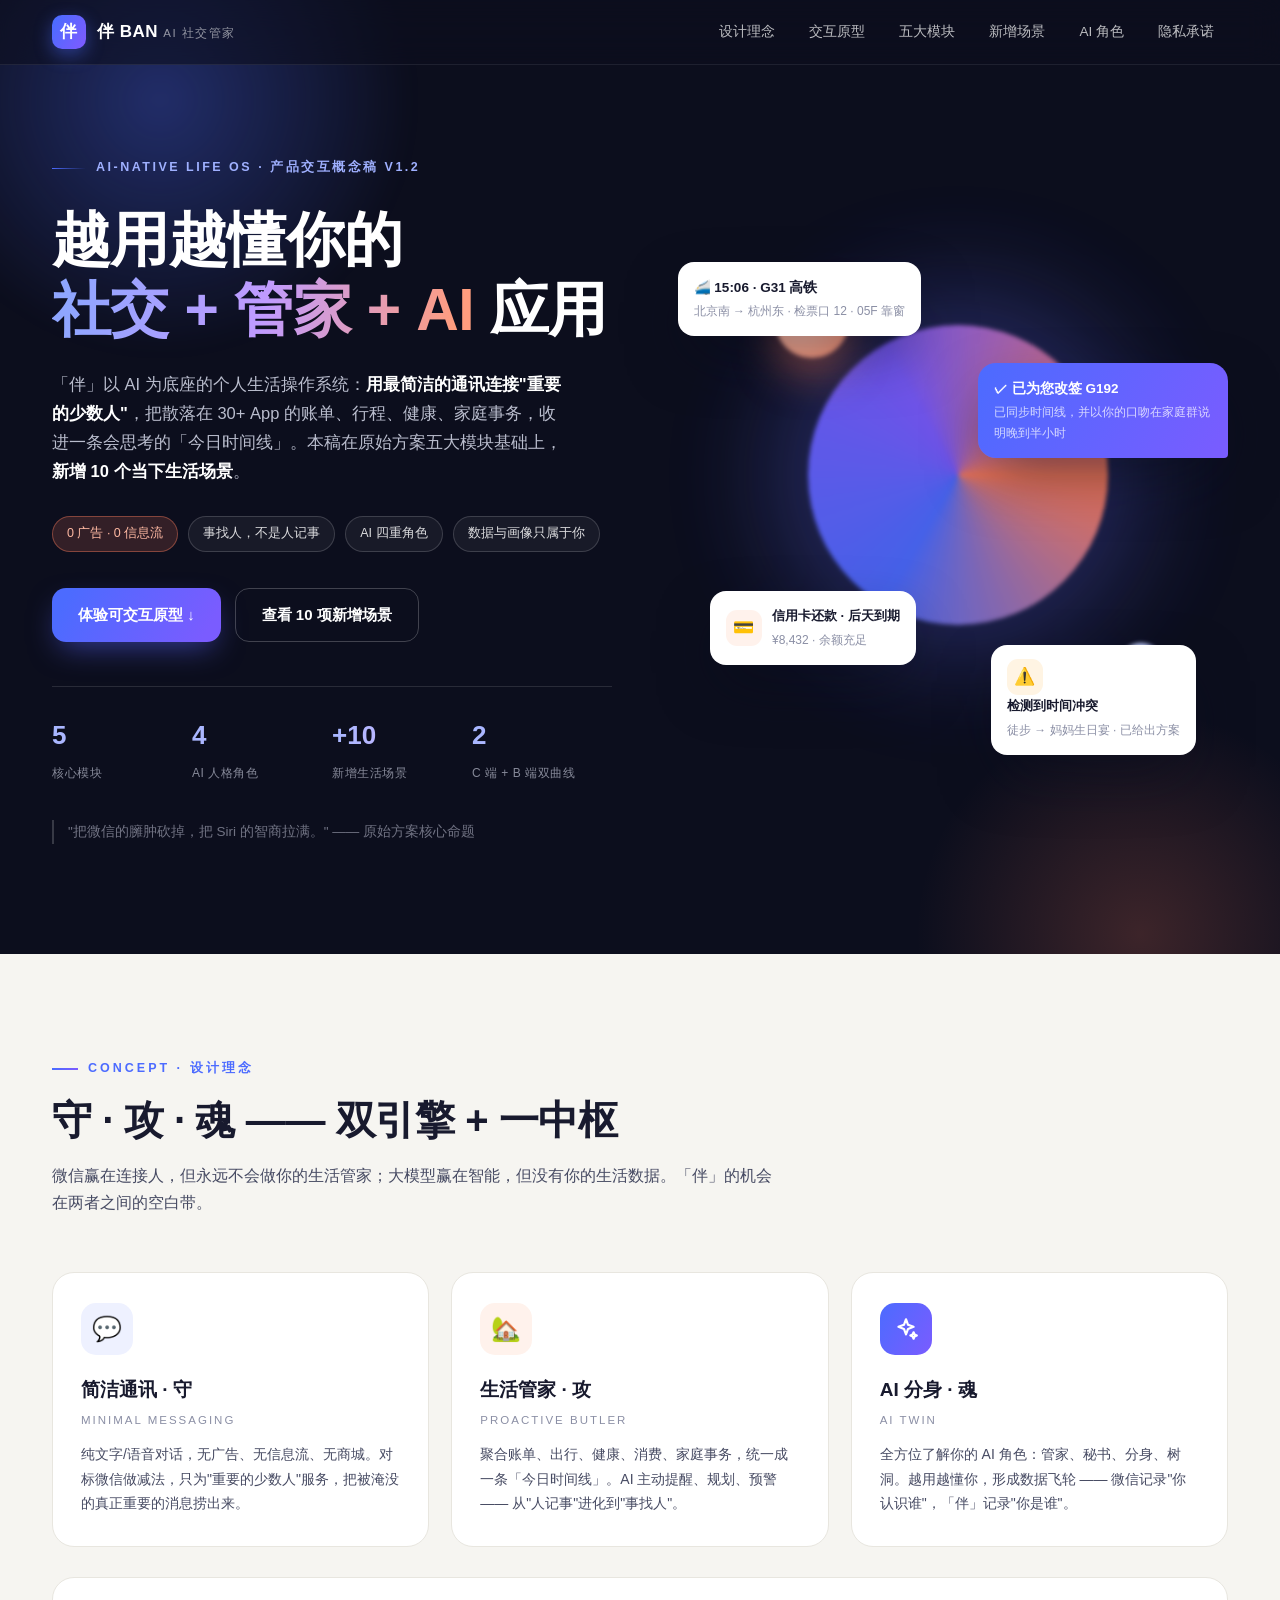
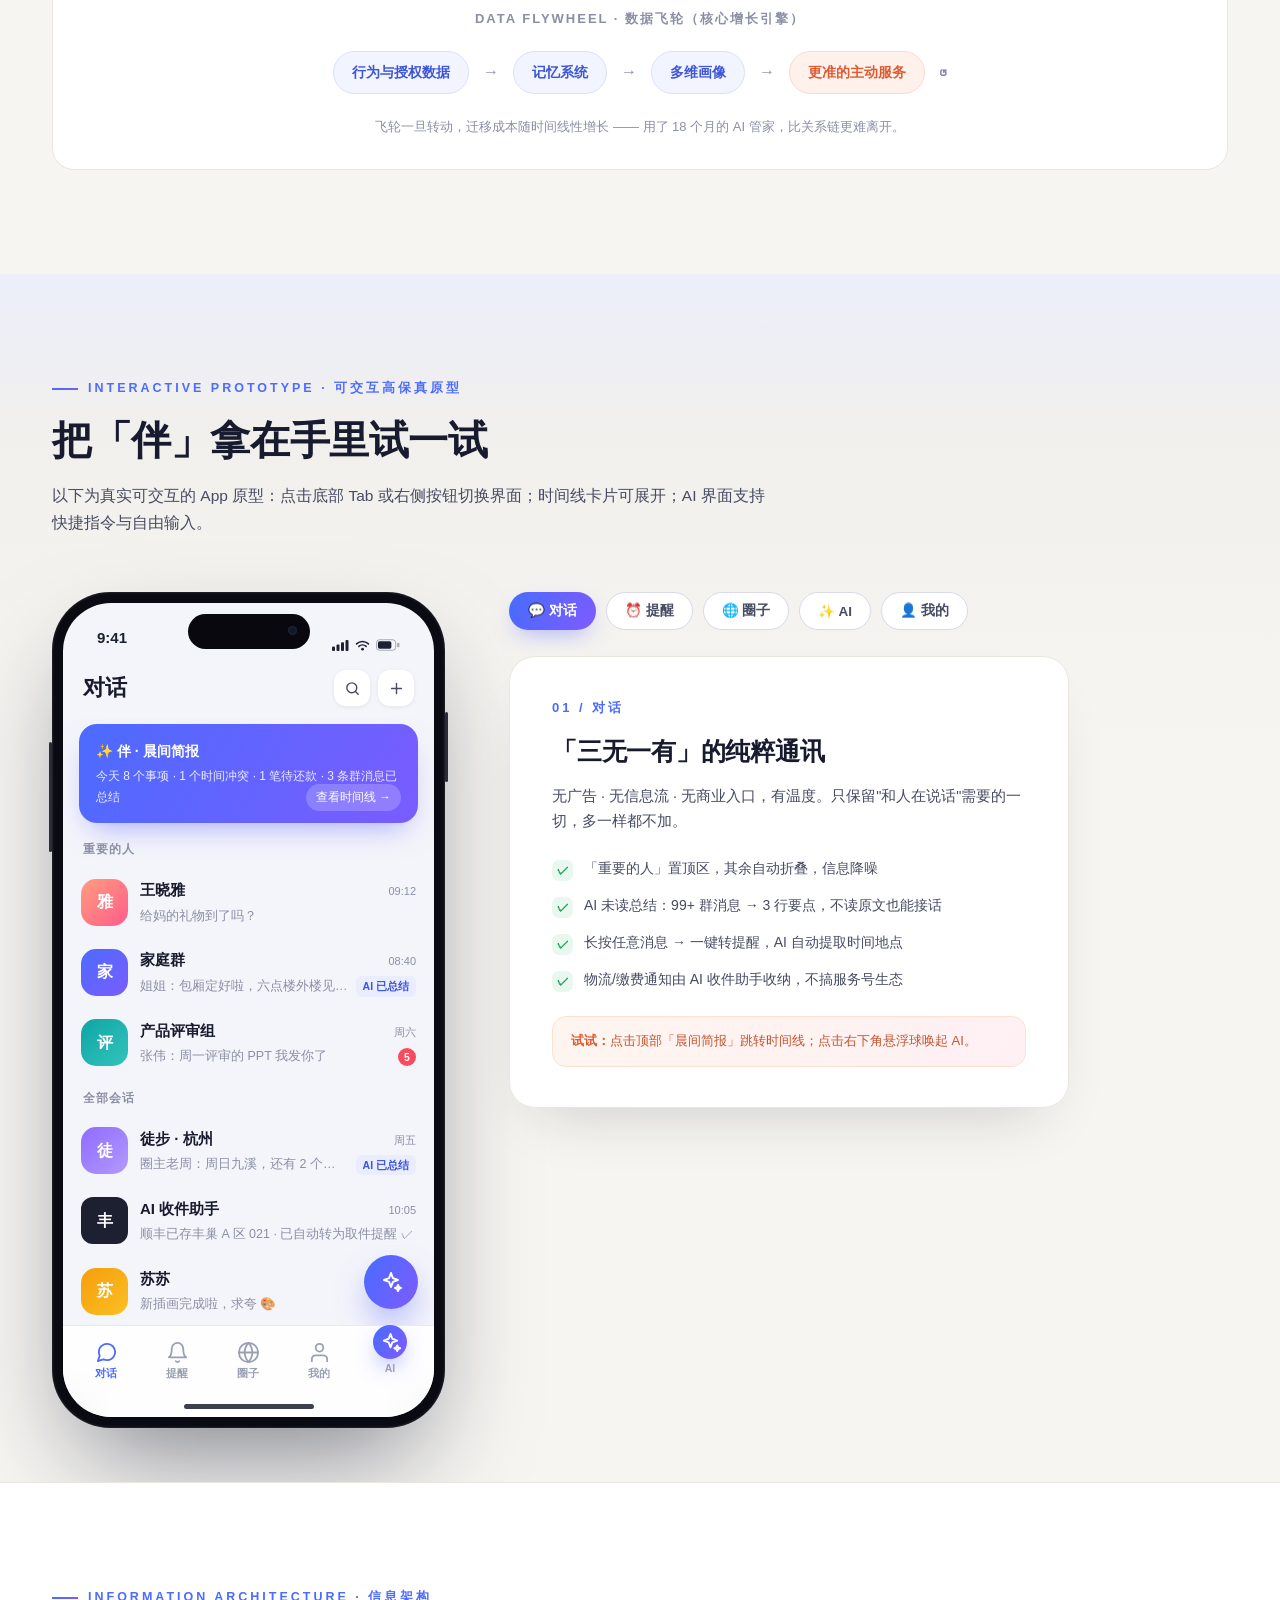
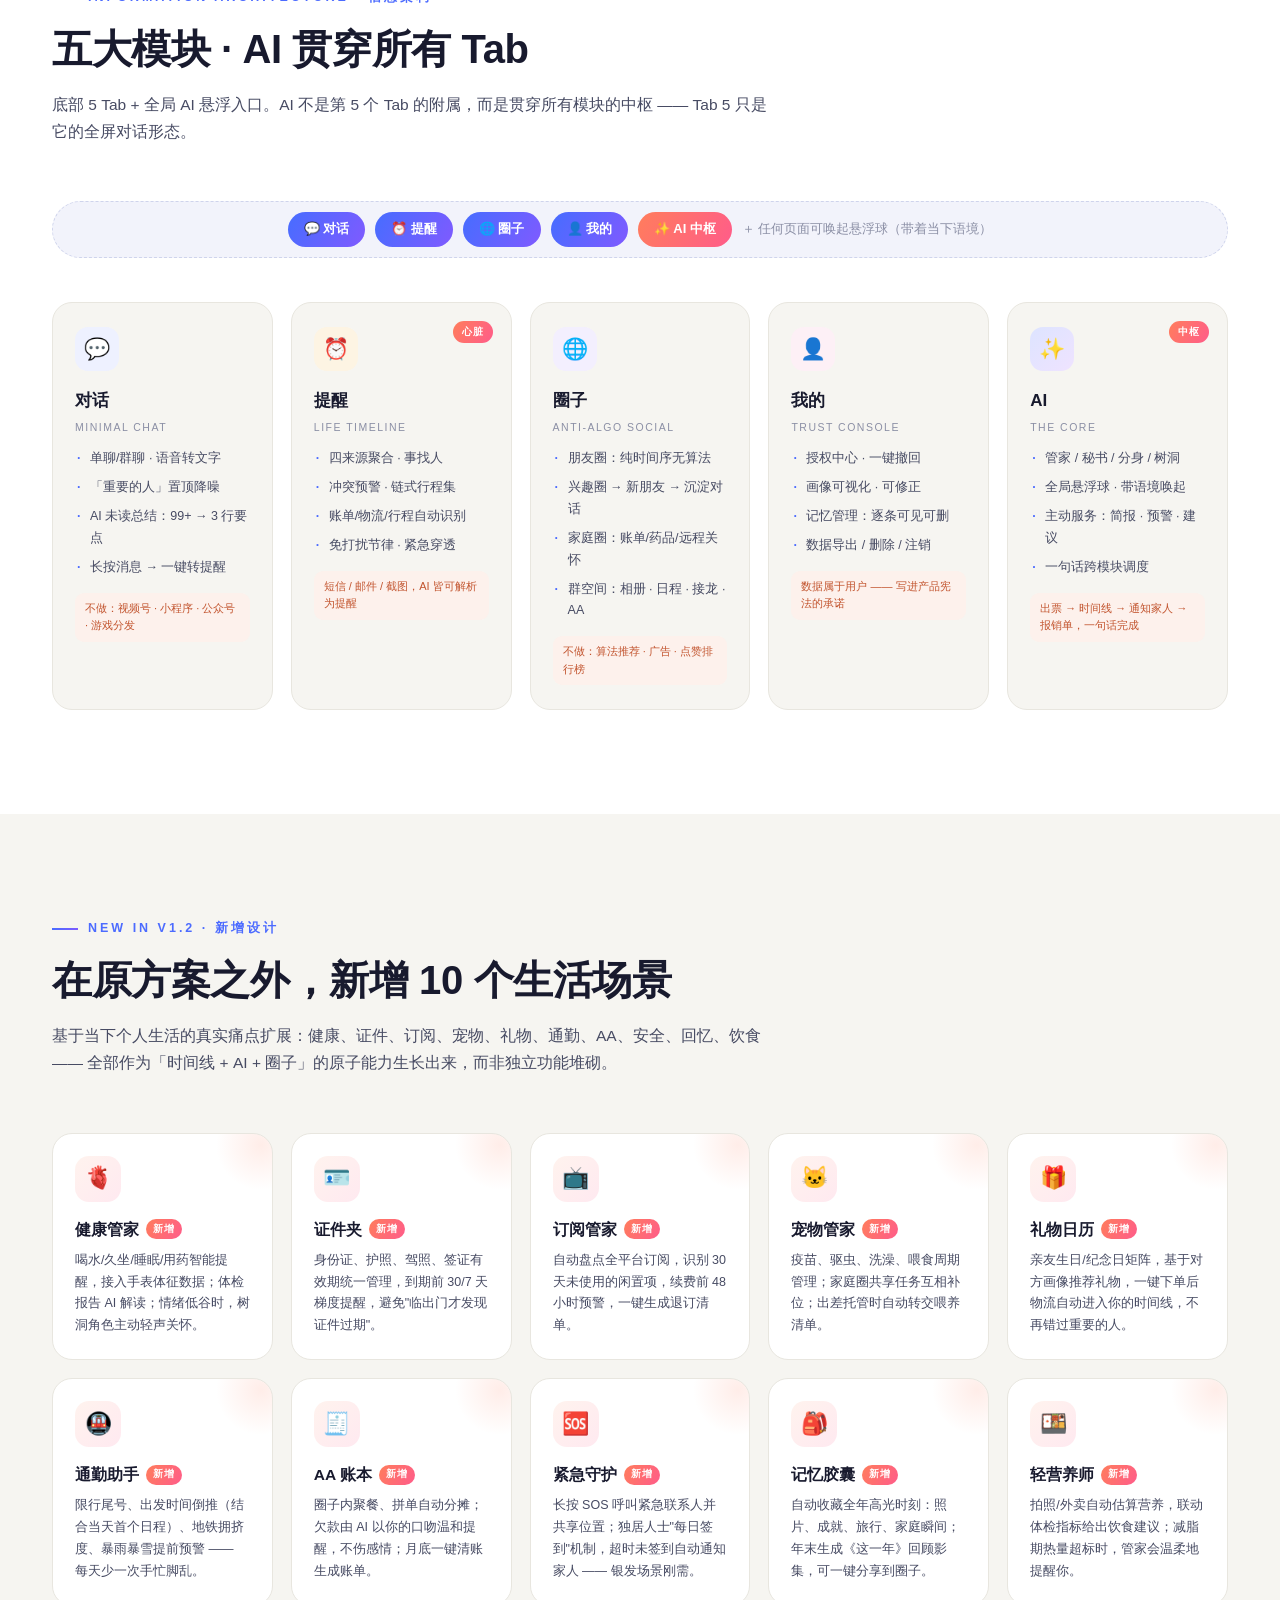
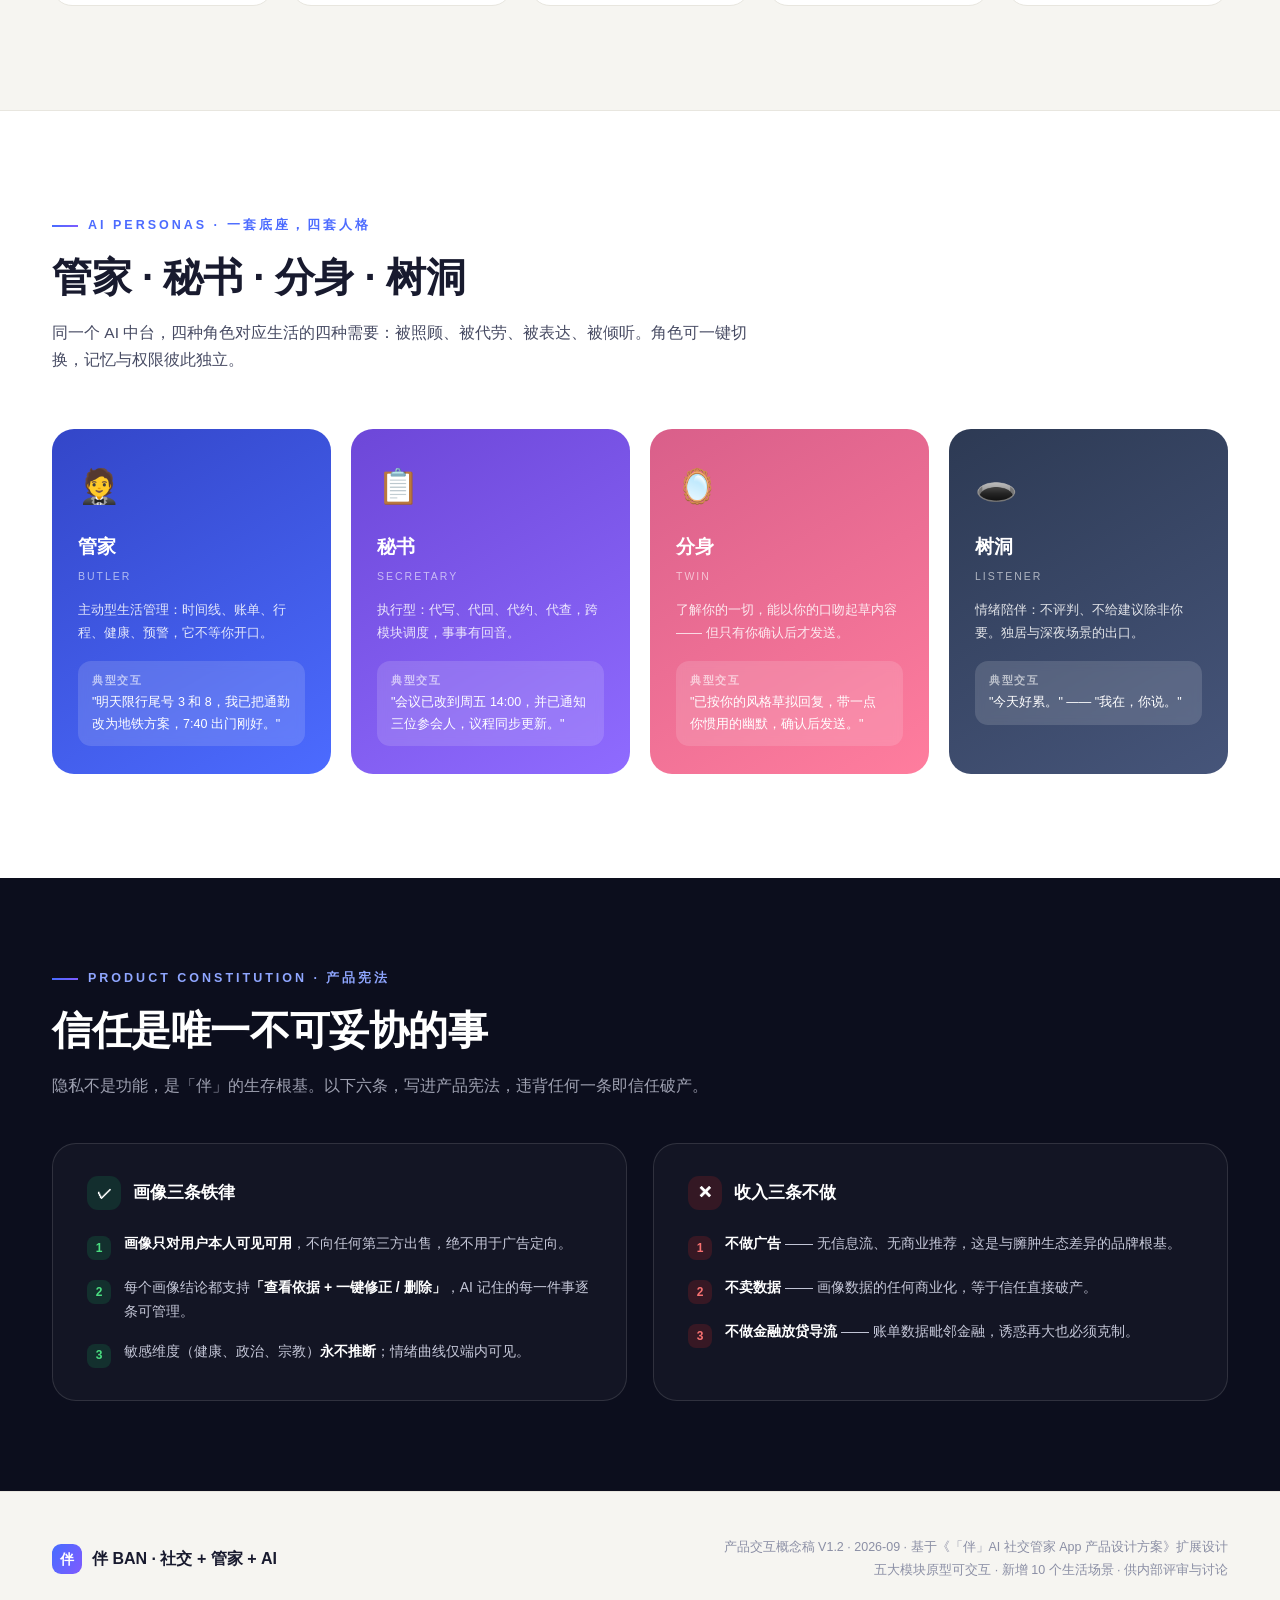
==== ban-app-design.html @ c7f2add4 "feat: 社交管家AI APP设计 Co-authored-by: traeagent <traeagent@users.noreply.github.com>" ====
<!DOCTYPE html>
<html lang="zh-CN">
<head>
<meta charset="UTF-8">
<meta name="viewport" content="width=device-width, initial-scale=1.0">
<title>「伴」BAN · AI 社交管家 — 产品交互概念稿 V1.2</title>
<link rel="icon" href="data:image/svg+xml,%3Csvg xmlns='http://www.w3.org/2000/svg' viewBox='0 0 64 64'%3E%3Crect width='64' height='64' rx='16' fill='%234c6bff'/%3E%3Ctext x='32' y='44' font-size='34' text-anchor='middle' fill='white' font-family='PingFang SC'%3E伴%3C/text%3E%3C/svg%3E">
<style>
/* ============ Tokens ============ */
:root{
  --ink:#181a2e; --ink2:#474b63; --ink3:#8b8fa5;
  --brand:#4c6bff; --brand-d:#3a55e8; --violet:#7a5cff; --accent:#ff7d5c;
  --bg:#f6f5f1; --card:#ffffff; --line:#e8e6df;
  --grad:linear-gradient(120deg,#4c6bff 10%,#7a5cff 90%);
  --grad-warm:linear-gradient(120deg,#ff7d5c,#ff5c8a);
  --shadow-lg:0 30px 70px -20px rgba(24,26,46,.35);
  --r-lg:22px;
  --fz:-apple-system,BlinkMacSystemFont,"PingFang SC","HarmonyOS Sans SC","MiSans","Source Han Sans SC","Microsoft YaHei",sans-serif;
}
*{margin:0;padding:0;box-sizing:border-box}
html{scroll-behavior:smooth}
body{font-family:var(--fz);background:var(--bg);color:var(--ink);line-height:1.75;-webkit-font-smoothing:antialiased}
::selection{background:#4c6bff33}
a{color:inherit;text-decoration:none}
img{display:block;max-width:100%}
button{font-family:inherit;cursor:pointer;border:none;background:none}

/* ============ Top nav ============ */
.topnav{position:fixed;inset:0 0 auto 0;z-index:100;background:rgba(13,15,30,.58);backdrop-filter:blur(16px);-webkit-backdrop-filter:blur(16px);border-bottom:1px solid rgba(255,255,255,.08)}
.topnav .wrap{max-width:1240px;margin:0 auto;padding:0 32px;height:64px;display:flex;align-items:center;gap:34px}
.logo{display:flex;align-items:center;gap:11px;color:#fff;font-weight:700;font-size:17px;letter-spacing:.5px}
.logo .mark{width:34px;height:34px;border-radius:10px;background:var(--grad);display:grid;place-items:center;font-size:17px;box-shadow:0 6px 18px rgba(76,107,255,.45)}
.logo small{font-weight:500;color:rgba(255,255,255,.55);font-size:11.5px;letter-spacing:1.5px}
.topnav .links{margin-left:auto;display:flex;gap:6px}
.topnav .links a{color:rgba(255,255,255,.72);font-size:13.5px;padding:7px 14px;border-radius:99px;transition:.25s}
.topnav .links a:hover{color:#fff;background:rgba(255,255,255,.1)}
@media(max-width:900px){.topnav .links{display:none}.topnav .wrap{padding:0 20px}}

/* ============ Hero ============ */
.hero{position:relative;background:#0c0e1d;color:#fff;overflow:hidden}
.hero::before{content:"";position:absolute;width:720px;height:720px;left:-200px;top:-260px;border-radius:50%;background:radial-gradient(closest-side,rgba(76,107,255,.34),transparent 70%);filter:blur(10px)}
.hero::after{content:"";position:absolute;width:640px;height:640px;right:-180px;bottom:-300px;border-radius:50%;background:radial-gradient(closest-side,rgba(255,125,92,.2),transparent 70%)}
.hero .wrap{position:relative;z-index:2;max-width:1240px;margin:0 auto;padding:150px 32px 110px;display:grid;grid-template-columns:1.05fr .95fr;gap:40px;align-items:center}
.eyebrow{display:inline-flex;align-items:center;gap:10px;font-size:12.5px;letter-spacing:2.5px;color:#9fb0ff;font-weight:600;margin-bottom:26px}
.eyebrow::before{content:"";width:34px;height:1.5px;background:linear-gradient(90deg,#4c6bff,transparent)}
.hero h1{font-size:clamp(40px,4.6vw,62px);line-height:1.18;font-weight:800;letter-spacing:-.01em;margin-bottom:26px}
.hero h1 .grad{background:linear-gradient(100deg,#8fa6ff 5%,#c09bff 50%,#ff9d7e 95%);-webkit-background-clip:text;background-clip:text;color:transparent}
.hero .desc{color:rgba(235,238,255,.78);font-size:16.5px;max-width:520px;margin-bottom:30px}
.hero .desc b{color:#fff;font-weight:600}
.chips{display:flex;flex-wrap:wrap;gap:10px;margin-bottom:36px}
.chip{font-size:12.5px;padding:6px 14px;border-radius:99px;border:1px solid rgba(255,255,255,.16);color:rgba(255,255,255,.85);background:rgba(255,255,255,.05)}
.chip.hot{background:rgba(255,125,92,.16);border-color:rgba(255,125,92,.4);color:#ffb9a3}
.cta-row{display:flex;gap:14px;flex-wrap:wrap;margin-bottom:44px}
.btn{display:inline-flex;align-items:center;gap:8px;padding:13px 26px;border-radius:14px;font-size:15px;font-weight:600;transition:.25s}
.btn.pri{background:var(--grad);color:#fff;box-shadow:0 12px 30px -8px rgba(90,100,255,.55)}
.btn.pri:hover{transform:translateY(-2px);box-shadow:0 18px 38px -8px rgba(90,100,255,.65)}
.btn.ghost{border:1px solid rgba(255,255,255,.22);color:#fff}
.btn.ghost:hover{background:rgba(255,255,255,.08)}
.stats{display:flex;gap:0;border-top:1px solid rgba(255,255,255,.12);padding-top:26px;max-width:560px}
.stats div{flex:1}
.stats b{display:block;font-size:26px;font-weight:800;background:linear-gradient(100deg,#a5b6ff,#e3b8ff);-webkit-background-clip:text;background-clip:text;color:transparent}
.stats span{font-size:12px;color:rgba(235,238,255,.55);letter-spacing:.5px}
.quote{margin-top:34px;font-size:13.5px;color:rgba(235,238,255,.45);border-left:2px solid rgba(255,255,255,.18);padding-left:14px}

/* hero art */
.hero-art{position:relative;height:560px}
.orb{position:absolute;border-radius:50%;filter:blur(2px)}
.orb.a{width:300px;height:300px;left:50%;top:46%;transform:translate(-50%,-50%);background:conic-gradient(from 210deg,#4c6bff,#7a5cff,#ff7d5c,#4c6bff);opacity:.9;box-shadow:0 0 120px 30px rgba(96,110,255,.35);animation:spin 26s linear infinite}
.orb.b{width:74px;height:74px;left:16%;top:12%;background:radial-gradient(circle at 32% 30%,#ffd9c9,#ff8a68);box-shadow:0 16px 40px rgba(255,125,92,.5)}
.orb.c{width:44px;height:44px;right:12%;bottom:16%;background:radial-gradient(circle at 32% 30%,#d9e2ff,#8fa6ff)}
@keyframes spin{to{transform:translate(-50%,-50%) rotate(360deg)}}
.mcard{position:absolute;background:#fff;color:var(--ink);border-radius:16px;box-shadow:0 24px 60px -12px rgba(10,12,30,.55);padding:14px 16px;font-size:13px;animation:floaty 7s ease-in-out infinite}
.mcard .t{font-weight:700;font-size:13.5px}
.mcard .s{color:var(--ink3);font-size:12px;margin-top:2px}
.m1{left:-2%;top:8%;animation-delay:.3s}
.m2{right:0;top:26%;animation-delay:1.4s;background:linear-gradient(120deg,#4c6bff,#7a5cff);color:#fff;border-radius:18px 18px 4px 18px;max-width:250px}
.m2 .s{color:rgba(255,255,255,.75)}
.m3{left:4%;bottom:20%;animation-delay:2.2s;display:flex;gap:10px;align-items:center}
.m4{right:6%;bottom:4%;animation-delay:3s}
.m3 .ico,.m4 .ico{width:36px;height:36px;border-radius:11px;display:grid;place-items:center;font-size:17px}
.m3 .ico{background:#fff2ec}
.m4 .ico{background:#fff4e3}
@keyframes floaty{0%,100%{transform:translateY(0)}50%{transform:translateY(-13px)}}
@media(max-width:1020px){.hero .wrap{grid-template-columns:1fr;padding-top:120px}.hero-art{display:none}}

/* ============ Sections common ============ */
section{position:relative}
.sec{max-width:1240px;margin:0 auto;padding:104px 32px}
.sec-head{max-width:720px;margin-bottom:56px}
.sec-head .kicker{font-size:12.5px;letter-spacing:3px;font-weight:700;color:var(--brand);margin-bottom:14px;display:flex;align-items:center;gap:10px}
.sec-head .kicker::before{content:"";width:26px;height:2px;background:var(--grad)}
.sec-head h2{font-size:clamp(28px,3.2vw,40px);font-weight:800;letter-spacing:-.01em;line-height:1.3;margin-bottom:16px}
.sec-head p{color:var(--ink2);font-size:15.5px}

/* rise on scroll */
.rise{opacity:0;transform:translateY(22px);transition:opacity .7s ease,transform .7s ease}
.rise.in{opacity:1;transform:none}

/* ============ Concept ============ */
#concept{background:var(--bg)}
.engines{display:grid;grid-template-columns:repeat(3,1fr);gap:22px;margin-bottom:30px}
.engine{background:var(--card);border:1px solid var(--line);border-radius:var(--r-lg);padding:30px 28px;position:relative;overflow:hidden;transition:.3s}
.engine:hover{transform:translateY(-5px);box-shadow:0 24px 50px -20px rgba(24,26,46,.18)}
.engine .glyph{width:52px;height:52px;border-radius:15px;display:grid;place-items:center;font-size:24px;margin-bottom:18px}
.engine:nth-child(1) .glyph{background:#eef1ff}
.engine:nth-child(2) .glyph{background:#fff2ec}
.engine:nth-child(3) .glyph{background:linear-gradient(120deg,#4c6bff,#7a5cff)}
.engine:nth-child(3) .glyph svg{color:#fff}
.engine h3{font-size:19px;margin-bottom:4px}
.engine .en{font-size:11.5px;letter-spacing:2px;color:var(--ink3);margin-bottom:12px}
.engine p{color:var(--ink2);font-size:14px}
.flywheel{background:var(--card);border:1px solid var(--line);border-radius:var(--r-lg);padding:30px 34px;display:flex;align-items:center;gap:14px;flex-wrap:wrap;justify-content:center}
.flywheel .fw-t{width:100%;text-align:center;font-size:13px;letter-spacing:2px;color:var(--ink3);margin-bottom:6px;font-weight:600}
.fnode{background:#f2f4ff;color:#3d55d6;border:1.5px solid #d9e0ff;padding:9px 18px;border-radius:99px;font-size:13.5px;font-weight:600}
.fnode.hot{background:#fff2ec;border-color:#ffd6c7;color:#e05a32}
.farrow{color:var(--ink3);font-weight:700}
.fnote{width:100%;text-align:center;color:var(--ink3);font-size:13px;margin-top:8px}
@media(max-width:920px){.engines{grid-template-columns:1fr}}

/* ============ Prototype section ============ */
#proto{background:linear-gradient(180deg,#eceefa 0%,#f1f0ec 14%,var(--bg) 40%)}
.proto-grid{display:grid;grid-template-columns:auto 1fr;gap:64px;align-items:start;justify-content:center}
.sw-row{display:flex;gap:10px;flex-wrap:wrap;margin-bottom:26px}
.swbtn{padding:9px 18px;border-radius:99px;border:1.5px solid #d8daea;background:#fff;color:var(--ink2);font-size:13.5px;font-weight:600;transition:.25s}
.swbtn:hover{border-color:var(--brand);color:var(--brand)}
.swbtn.on{background:var(--grad);border-color:transparent;color:#fff;box-shadow:0 10px 22px -8px rgba(90,100,255,.5)}
.note{background:var(--card);border:1px solid var(--line);border-radius:26px;padding:40px 42px;box-shadow:0 30px 60px -30px rgba(24,26,46,.2);position:sticky;top:96px;max-width:560px}
.note .no{font-size:13px;letter-spacing:3px;color:var(--brand);font-weight:800;margin-bottom:10px}
.note h3{font-size:25px;font-weight:800;letter-spacing:-.01em;margin-bottom:10px}
.note .tag{color:var(--ink2);font-size:14.5px;margin-bottom:22px}
.note ul{list-style:none;display:grid;gap:12px;margin-bottom:24px}
.note li{display:flex;gap:11px;font-size:14px;color:var(--ink2)}
.note li::before{content:"✓";flex-shrink:0;width:21px;height:21px;border-radius:7px;background:#e9f8ef;color:#18a058;font-size:12px;font-weight:800;display:grid;place-items:center;margin-top:4px}
.note .hint{background:linear-gradient(120deg,#fff5ef,#fff0f4);border:1px solid #ffe0d2;border-radius:14px;padding:13px 18px;font-size:13px;color:#c2542e}
.note .hint b{color:#e05a32}
.nswap{transition:opacity .3s,transform .3s}
.nswap.fade{opacity:0;transform:translateY(8px)}
@media(max-width:1120px){.proto-grid{grid-template-columns:1fr;justify-items:center}.note{position:static;max-width:430px;width:100%}}

/* ============ Phone ============ */
.phone{width:393px;height:836px;background:#0a0b12;border-radius:58px;padding:11px;box-shadow:0 50px 110px -30px rgba(20,22,50,.55),0 0 0 1.5px rgba(255,255,255,.12),inset 0 0 3px rgba(255,255,255,.22);position:relative;flex-shrink:0}
.phone::after{content:"";position:absolute;right:-3px;top:120px;width:3px;height:70px;background:#2a2c3a;border-radius:2px}
.phone::before{content:"";position:absolute;left:-3px;top:150px;width:3px;height:110px;background:#2a2c3a;border-radius:2px}
.pscreen{position:relative;width:100%;height:100%;border-radius:48px;overflow:hidden;background:#f4f5fa}
.island{position:absolute;top:11px;left:50%;transform:translateX(-50%);width:122px;height:35px;background:#08080e;border-radius:21px;z-index:90}
.island::after{content:"";position:absolute;right:13px;top:11.5px;width:9px;height:9px;border-radius:50%;background:#111827;box-shadow:inset 0 0 2px 1px #1e293b}
.sbar{position:absolute;top:0;left:0;right:0;height:56px;display:flex;justify-content:space-between;align-items:flex-end;padding:0 34px 8px;z-index:80;font-size:15px;font-weight:700;color:#1c2030;pointer-events:none}
.sbar .icons{display:flex;gap:6px;align-items:center}

/* screens */
.scr{position:absolute;inset:0;opacity:0;transform:translateX(18px);pointer-events:none;transition:opacity .32s ease,transform .32s ease;z-index:10}
.scr.active{opacity:1;transform:none;pointer-events:auto;z-index:20}
.scr-in{display:flex;flex-direction:column;height:100%}
.app-head{padding:66px 20px 10px;flex-shrink:0}
.app-head .ttl-row{display:flex;align-items:center;justify-content:space-between}
.app-head h4{font-size:22px;font-weight:800;letter-spacing:-.01em}
.app-head .hicons{display:flex;gap:8px}
.hbtn{width:36px;height:36px;border-radius:12px;background:#fff;display:grid;place-items:center;color:var(--ink2);box-shadow:0 1px 4px rgba(20,24,50,.08)}
.scroll{flex:1;overflow-y:auto;overscroll-behavior:contain;padding-bottom:112px}
.scroll::-webkit-scrollbar{display:none}

/* tab bar */
.tabbar{position:absolute;left:0;right:0;bottom:0;height:92px;background:rgba(255,255,255,.9);backdrop-filter:blur(18px);-webkit-backdrop-filter:blur(18px);border-top:.5px solid #e7e9f2;display:flex;padding:8px 8px 22px;z-index:70}
.tb{flex:1;display:flex;flex-direction:column;align-items:center;gap:3px;color:#9aa0b4;font-size:10.5px;font-weight:600;padding-top:7px;border-radius:14px;transition:.2s}
.tb svg{width:23px;height:23px}
.tb.on{color:var(--brand)}
.tb.ai-tab .aib{width:34px;height:34px;margin-top:-16px;border-radius:50%;background:var(--grad);display:grid;place-items:center;color:#fff;box-shadow:0 10px 22px -6px rgba(96,108,255,.65);transition:.25s}
.tb.ai-tab.on .aib{transform:scale(1.1) rotate(-8deg)}
.homebar{position:absolute;bottom:8px;left:50%;transform:translateX(-50%);width:130px;height:5px;border-radius:99px;background:#1c2030;opacity:.85;z-index:95}

/* toast */
#ptoast{position:absolute;left:50%;bottom:116px;transform:translate(-50%,14px);background:rgba(23,25,44,.92);color:#fff;font-size:12.5px;padding:10px 18px;border-radius:99px;opacity:0;pointer-events:none;transition:.3s;z-index:99;max-width:82%;text-align:center}
#ptoast.show{opacity:1;transform:translate(-50%,0)}

/* ============ Chat screen ============ */
.brief{margin:6px 16px 14px;border-radius:18px;padding:15px 17px;background:linear-gradient(120deg,#4c6bff,#7a5cff);color:#fff;box-shadow:0 14px 30px -12px rgba(90,100,255,.55);cursor:pointer;transition:.25s}
.brief:hover{transform:translateY(-2px)}
.brief .bt{display:flex;align-items:center;gap:8px;font-weight:700;font-size:14px;margin-bottom:3px}
.brief .bs{font-size:12px;opacity:.88}
.brief .go{float:right;font-size:12px;background:rgba(255,255,255,.2);padding:3px 10px;border-radius:99px;margin-top:-24px}
.pinned-label{padding:2px 20px 8px;font-size:11.5px;color:var(--ink3);font-weight:700;letter-spacing:1px}
.crow{display:flex;gap:12px;padding:10px 18px;align-items:center;transition:.2s;cursor:pointer}
.crow:hover{background:#eef0f8}
.crow .av{width:47px;height:47px;border-radius:15px;display:grid;place-items:center;color:#fff;font-size:16px;font-weight:700;flex-shrink:0}
.crow .mid{flex:1;min-width:0}
.crow .r1{display:flex;justify-content:space-between;align-items:baseline}
.crow .nm{font-weight:700;font-size:15px}
.crow .tm{font-size:11px;color:var(--ink3)}
.crow .r2{display:flex;justify-content:space-between;align-items:center;gap:8px;margin-top:2px}
.crow .pv{font-size:12.5px;color:var(--ink3);white-space:nowrap;overflow:hidden;text-overflow:ellipsis}
.crow .badge{min-width:18px;height:18px;padding:0 5px;border-radius:99px;background:#fa4b5e;color:#fff;font-size:10.5px;font-weight:700;display:grid;place-items:center;flex-shrink:0}
.ai-chip{font-size:10.5px;color:#3d55d6;background:#e9edff;border-radius:6px;padding:1px 7px;font-weight:600;flex-shrink:0}
.ai-chip.done{color:#0e9f6e;background:#e3f7ee}
.svc .av{border-radius:12px}
.fab{position:absolute;right:16px;bottom:108px;width:54px;height:54px;border-radius:50%;background:var(--grad);color:#fff;display:grid;place-items:center;box-shadow:0 16px 34px -8px rgba(96,108,255,.7);z-index:60;transition:.25s}
.fab:hover{transform:scale(1.07)}

/* ============ Timeline screen ============ */
.date-row{display:flex;align-items:center;gap:12px;padding:2px 20px 12px}
.date-row .dt{font-size:12.5px;color:var(--ink3);font-weight:600;border:1px solid #e3e5ef;background:#fff;border-radius:99px;padding:4px 12px}
.chips-x{display:flex;gap:8px;overflow-x:auto;padding:0 20px 14px;scrollbar-width:none}
.chips-x::-webkit-scrollbar{display:none}
.fchip{flex-shrink:0;padding:6px 14px;border-radius:99px;background:#fff;border:1px solid #e3e5ef;color:var(--ink2);font-size:12.5px;font-weight:600;transition:.2s}
.fchip.on{background:#1c2030;color:#fff;border-color:#1c2030}
.tl-list{position:relative;padding:2px 16px 10px}
.tl-list::before{content:"";position:absolute;left:calc(20px + 46px + 10px + 7px);top:14px;bottom:14px;width:2px;background:linear-gradient(#dfe2ee,#edeff6);border-radius:2px}
.tl-item{display:grid;grid-template-columns:46px 16px 1fr;gap:0 10px;padding:7px 4px;cursor:pointer}
.tl-time{font-size:12px;font-weight:800;color:var(--ink2);padding-top:13px;text-align:right}
.tl-rail{position:relative}
.tl-dot{position:absolute;left:50%;top:16px;transform:translateX(-50%);width:12px;height:12px;border-radius:50%;background:var(--c,#4c6bff);border:2.5px solid #fff;box-shadow:0 0 0 1.5px var(--c,#4c6bff)}
.tl-card{background:#fff;border:1px solid #edeff6;border-radius:15px;padding:11px 13px;box-shadow:0 1px 3px rgba(20,24,50,.05);transition:.2s}
.tl-card:hover{border-color:#d9defa}
.tl-item.open .tl-card{border-color:#c9d3ff;box-shadow:0 8px 22px -10px rgba(70,90,255,.25)}
.tl-h{display:flex;gap:10px;align-items:flex-start}
.tl-ico{width:34px;height:34px;border-radius:11px;display:grid;place-items:center;font-size:17px;background:var(--ic,#eef1ff);flex-shrink:0}
.tl-t{font-size:14px;font-weight:700;line-height:1.35}
.tl-s{font-size:11.5px;color:var(--ink3);margin-top:1px;line-height:1.5}
.tl-badge{margin-left:auto;flex-shrink:0;font-size:10px;font-weight:700;padding:2px 8px;border-radius:99px;background:#f0f2f8;color:var(--ink3)}
.tl-chev{margin-left:auto;flex-shrink:0;color:#b6bac9;transition:.3s;align-self:center}
.tl-item.open .tl-chev{transform:rotate(180deg)}
.tl-more{max-height:0;overflow:hidden;transition:max-height .38s ease}
.tl-item.open .tl-more{max-height:240px}
.tl-detail{margin-top:10px;padding:10px 12px;background:#f7f8fd;border-radius:11px;font-size:12px;color:var(--ink2);line-height:1.8}
.tl-detail b{color:var(--ink)}
.tl-acts{display:flex;gap:8px;margin-top:10px;flex-wrap:wrap}
.tl-act{font-size:12px;font-weight:700;padding:7px 14px;border-radius:99px;background:#eef1ff;color:#3d55d6;transition:.2s}
.tl-act.plain{background:#f2f3f9;color:var(--ink2)}
.tl-act:active{transform:scale(.95)}
.tl-item.done .tl-time{color:#c3c7d4}
.tl-item.done .tl-t{color:var(--ink3);text-decoration:line-through;text-decoration-color:#c9cddc}
.tl-item.done .tl-ico{filter:grayscale(1);opacity:.55}
.done-pill{margin-left:auto;font-size:10px;font-weight:700;color:#0e9f6e;background:#e3f7ee;padding:2px 8px;border-radius:99px}
.tl-item.warnx .tl-card{background:#fff8f5;border-color:#ffddd0}
.tl-item.warnx .tl-ico{background:#ffe9df;animation:pulse 2s infinite}
@keyframes pulse{0%,100%{box-shadow:0 0 0 0 rgba(255,125,92,.35)}50%{box-shadow:0 0 0 7px rgba(255,125,92,0)}}
.tl-foot{text-align:center;padding:6px 0 2px}
.tl-add{font-size:13px;font-weight:700;color:var(--brand);background:#eef1ff;border-radius:99px;padding:9px 22px}

/* ============ Circles screen ============ */
.seg{display:flex;background:#eaecf4;border-radius:13px;padding:3px;margin:2px 16px 14px}
.seg button{flex:1;border-radius:10px;padding:7px 0;font-size:13px;color:var(--ink3);font-weight:600;transition:.2s}
.seg button.on{background:#fff;color:var(--ink);box-shadow:0 2px 6px rgba(20,24,50,.1)}
.cview{display:none}
.cview.on{display:block;animation:cvIn .3s ease}
@keyframes cvIn{from{opacity:0;transform:translateY(8px)}to{opacity:1;transform:none}}
.note-pill{margin:0 16px 12px;font-size:11px;color:#7d82a0;background:#eef0f8;border-radius:99px;padding:5px 13px;display:inline-flex;gap:6px;align-items:center}
.acard{background:#fff;border-radius:17px;border:1px solid #edeff6;margin:0 16px 13px;padding:15px;box-shadow:0 1px 3px rgba(20,24,50,.05)}
.post-h{display:flex;gap:10px;align-items:center;margin-bottom:10px}
.post-h .av{width:40px;height:40px;border-radius:13px}
.post-h .nm{font-size:14px;font-weight:700}
.post-h .tm{font-size:11px;color:var(--ink3)}
.post-txt{font-size:13.5px;color:#2a2e42;line-height:1.7;margin-bottom:10px}
.post-img{border-radius:13px;overflow:hidden;aspect-ratio:4/2.6;background:linear-gradient(120deg,#dfe6ff,#f2e5ff)}
.post-img img{width:100%;height:100%;object-fit:cover}
.post-acts{display:flex;gap:20px;margin-top:10px;font-size:12px;color:var(--ink3)}
.post-acts span{cursor:pointer}
.post-acts span:hover{color:var(--brand)}
.circ-card{border-radius:17px;overflow:hidden;border:1px solid #edeff6;margin:0 16px 13px;background:#fff;box-shadow:0 1px 3px rgba(20,24,50,.05)}
.circ-cover{height:110px;background:linear-gradient(120deg,#cfe0ff,#e6dcff);position:relative}
.circ-cover img{width:100%;height:100%;object-fit:cover}
.circ-cover .cnt{position:absolute;left:12px;bottom:10px;background:rgba(12,14,30,.55);backdrop-filter:blur(6px);color:#fff;font-size:11px;border-radius:99px;padding:3px 10px}
.circ-bd{padding:13px 15px}
.circ-bd .nm{font-weight:800;font-size:15px}
.circ-bd .info{font-size:12px;color:var(--ink3);margin:3px 0 10px;line-height:1.6}
.reco-row{display:flex;gap:11px;overflow-x:auto;padding:2px 16px 8px;scrollbar-width:none}
.reco-row::-webkit-scrollbar{display:none}
.reco{flex-shrink:0;width:128px;background:#fff;border:1px solid #edeff6;border-radius:15px;overflow:hidden}
.reco .tile{height:64px;display:grid;place-items:center;font-size:26px}
.reco .bn{font-size:12.5px;font-weight:700;padding:8px 10px 2px}
.reco .bm{font-size:10.5px;color:var(--ink3);padding:0 10px 9px}
.reco .join{margin:0 10px 10px;font-size:11.5px;font-weight:700;color:var(--brand);background:#eef1ff;border-radius:99px;padding:5px 0;text-align:center}
.reco .join:hover{background:#dde4ff}
.fam-row{display:flex;gap:11px;align-items:center;padding:9px 0;border-bottom:1px dashed #eceef5}
.fam-row:last-child{border-bottom:none}
.fam-row .fi{width:36px;height:36px;border-radius:11px;display:grid;place-items:center;font-size:16px;background:#f4f6fc;flex-shrink:0}
.fam-row .ft{font-size:13px;font-weight:600}
.fam-row .fs{font-size:11px;color:var(--ink3)}
.fam-row .st{margin-left:auto;font-size:11px;font-weight:700}
.st.ok{color:#0e9f6e}.st.wait{color:#d97706}.st.go{color:var(--brand);cursor:pointer}

/* ============ Me screen ============ */
.me-banner{margin:4px 16px 14px;border-radius:20px;padding:20px;background:linear-gradient(125deg,#232642,#3a3f6e 55%,#4c5ba8);color:#fff;position:relative;overflow:hidden}
.me-banner::after{content:"伴";position:absolute;right:6px;top:-26px;font-size:110px;font-weight:800;opacity:.07;font-family:serif}
.me-banner .row{display:flex;align-items:center;gap:14px}
.me-banner .av{width:56px;height:56px;border-radius:18px;background:linear-gradient(135deg,#ff9d7e,#ff5c8a);display:grid;place-items:center;font-size:21px;font-weight:800}
.me-banner .nm{font-size:18px;font-weight:800}
.me-banner .pro{display:inline-flex;align-items:center;gap:5px;font-size:10.5px;font-weight:700;background:linear-gradient(100deg,#ffd88a,#ffb26b);color:#5a3708;border-radius:99px;padding:2.5px 10px;margin-top:4px}
.me-banner .nums{display:flex;gap:0;margin-top:16px;border-top:1px solid rgba(255,255,255,.14);padding-top:13px}
.me-banner .nums div{flex:1;font-size:11px;color:rgba(255,255,255,.6)}
.me-banner .nums b{display:block;color:#fff;font-size:15px}
.me-sub{padding:0 20px 8px;font-size:11.5px;color:var(--ink3);font-weight:700;letter-spacing:1px}
.pt-card{background:#fff;border-radius:17px;border:1px solid #edeff6;margin:0 16px 13px;padding:15px;box-shadow:0 1px 3px rgba(20,24,50,.05)}
.pt-tags{display:flex;flex-wrap:wrap;gap:7px;margin:10px 0 12px}
.pt-tag{font-size:11.5px;padding:4px 11px;border-radius:99px;background:#f0f2fa;color:var(--ink2);font-weight:600}
.pt-tag.hi{background:#fff2ec;color:#e05a32}
.pt-mood{display:flex;align-items:center;gap:12px}
.pt-mood svg{flex-shrink:0}
.pt-mood .cap{font-size:11.5px;color:var(--ink3);line-height:1.6}
.pt-mood .cap b{color:var(--ink);font-size:13px}
.pt-more{display:flex;justify-content:space-between;align-items:center;margin-top:12px;border-top:1px dashed #eceef5;padding-top:11px;font-size:12.5px;color:var(--ink2)}
.pt-more .lk{color:var(--brand);font-weight:700;cursor:pointer}
.auth-row{display:flex;align-items:center;gap:10px;padding:8px 0}
.auth-row .ai-ico{width:30px;height:30px;border-radius:10px;display:grid;place-items:center;font-size:14px;background:#f4f6fc}
.auth-row .an{font-size:13px;font-weight:600;flex:1}
.auth-row .ok{font-size:11px;color:#0e9f6e;background:#e3f7ee;border-radius:99px;padding:2px 9px;font-weight:700}
.sub-row{display:flex;align-items:center;gap:11px;padding:10px 0;border-bottom:1px dashed #eceef5}
.sub-row:last-child{border-bottom:none}
.sub-row .si{width:36px;height:36px;border-radius:12px;display:grid;place-items:center;font-size:16px;background:#fff4e3;flex-shrink:0}
.sub-row .st1{font-size:13px;font-weight:700}
.sub-row .st2{font-size:11px;color:#d97706}
.sub-row .act{margin-left:auto;font-size:11.5px;font-weight:700;color:#dc2626;background:#fdeaea;border-radius:99px;padding:5px 12px;cursor:pointer}
.mlist{background:#fff;border-radius:17px;border:1px solid #edeff6;margin:0 16px 13px;overflow:hidden}
.mrow{display:flex;align-items:center;gap:12px;padding:13px 16px;border-bottom:1px solid #f2f3f8;cursor:pointer;transition:.15s}
.mrow:last-child{border-bottom:none}
.mrow:hover{background:#f8f9fd}
.mrow .mi{width:32px;height:32px;border-radius:10px;display:grid;place-items:center;font-size:15px;background:#f4f6fc}
.mrow .mt{font-size:14px;font-weight:600;flex:1}
.mrow .mv{font-size:12px;color:var(--ink3)}
.mrow .ar{color:#c3c7d4}
.ver{text-align:center;font-size:10.5px;color:#b6bac9;padding:6px 0 0;line-height:1.8}

/* ============ AI screen ============ */
.ai-top{padding:66px 20px 12px;flex-shrink:0}
.ai-top .id{display:flex;align-items:center;gap:12px;margin-bottom:12px}
.ai-top .face{width:46px;height:46px;border-radius:16px;background:var(--grad);display:grid;place-items:center;color:#fff;box-shadow:0 10px 22px -8px rgba(96,108,255,.7)}
.ai-top .nm{font-size:18px;font-weight:800}
.ai-top .sub{font-size:11px;color:var(--ink3)}
.roles{display:flex;gap:7px;overflow-x:auto;padding-bottom:4px;scrollbar-width:none}
.roles::-webkit-scrollbar{display:none}
.role{flex-shrink:0;font-size:12.5px;font-weight:700;padding:7px 15px;border-radius:99px;background:#fff;border:1.5px solid #e3e5ef;color:var(--ink2);transition:.2s}
.role.on{background:var(--grad);color:#fff;border-color:transparent;box-shadow:0 8px 18px -6px rgba(96,108,255,.55)}
.ai-msgs{flex:1;overflow-y:auto;padding:6px 16px 8px;scrollbar-width:none}
.ai-msgs::-webkit-scrollbar{display:none}
.msg{display:flex;margin-bottom:13px;animation:msgIn .35s ease}
@keyframes msgIn{from{opacity:0;transform:translateY(10px)}to{opacity:1;transform:none}}
.msg .bub{max-width:82%;padding:11px 14px;border-radius:18px;font-size:13.5px;line-height:1.75;white-space:pre-line}
.msg.ai .bub{background:#fff;border:1px solid #edeff6;border-bottom-left-radius:6px;box-shadow:0 1px 3px rgba(20,24,50,.05);color:#2a2e42}
.msg.me{justify-content:flex-end}
.msg.me .bub{background:linear-gradient(120deg,#4c6bff,#6579ff);color:#fff;border-bottom-right-radius:6px;box-shadow:0 8px 18px -8px rgba(76,107,255,.5)}
.msg .bub .act-row{display:flex;gap:8px;margin-top:10px;flex-wrap:wrap}
.bub-btn{font-size:12px;font-weight:700;color:#3d55d6;background:#eef1ff;border-radius:99px;padding:6px 14px}
.syspill{text-align:center;font-size:11px;color:#8d92aa;margin:10px 0}
.syspill span{background:#eef0f8;padding:4px 13px;border-radius:99px}
.typing{display:inline-flex;gap:4px;padding:4px 2px}
.typing i{width:6px;height:6px;border-radius:50%;background:#a9b0c9;animation:tp 1s infinite}
.typing i:nth-child(2){animation-delay:.18s}.typing i:nth-child(3){animation-delay:.36s}
@keyframes tp{0%,100%{transform:translateY(0);opacity:.5}50%{transform:translateY(-4px);opacity:1}}
.ai-input{flex-shrink:0;padding:10px 16px 108px;display:flex;gap:9px;align-items:center;background:linear-gradient(180deg,rgba(244,245,250,0),#f4f5fa 30%)}
.mic{width:42px;height:42px;border-radius:50%;background:#fff;border:1px solid #e3e5ef;display:grid;place-items:center;color:var(--brand);flex-shrink:0;box-shadow:0 2px 6px rgba(20,24,50,.06)}
.ai-input input{flex:1;height:42px;border-radius:99px;border:1.5px solid #e3e5ef;background:#fff;padding:0 17px;font-size:13.5px;font-family:inherit;outline:none;color:var(--ink);transition:.2s}
.ai-input input:focus{border-color:#b9c6ff}
.send{width:42px;height:42px;border-radius:50%;background:var(--grad);color:#fff;display:grid;place-items:center;flex-shrink:0;box-shadow:0 8px 18px -6px rgba(96,108,255,.6);transition:.2s}
.send:active{transform:scale(.9)}
.qchips{display:flex;gap:8px;overflow-x:auto;padding:0 16px 10px;scrollbar-width:none}
.qchips::-webkit-scrollbar{display:none}
.qchip{flex-shrink:0;font-size:12px;font-weight:600;color:#3d55d6;background:#e9edff;border:1px solid #dbe3ff;border-radius:99px;padding:7px 14px;transition:.2s}
.qchip:hover{background:#dde4ff}

/* ============ Modules ============ */
#modules{background:#fff;border-top:1px solid var(--line)}
.ia-strip{display:flex;align-items:center;justify-content:center;gap:10px;flex-wrap:wrap;background:#f2f3fb;border:1px dashed #cfd4ec;border-radius:99px;padding:10px 22px;margin-bottom:44px;font-size:13px;font-weight:700;color:var(--ink2)}
.ia-strip .t{background:var(--grad);color:#fff;border-radius:99px;padding:6px 16px}
.ia-strip .plus{color:var(--ink3);font-weight:500;font-size:12.5px}
.mods{display:grid;grid-template-columns:repeat(5,1fr);gap:18px}
.mod{background:var(--bg);border:1px solid var(--line);border-radius:20px;padding:24px 22px;transition:.3s;position:relative;overflow:hidden}
.mod:hover{transform:translateY(-6px);background:#fff;box-shadow:0 26px 50px -22px rgba(24,26,46,.25);border-color:#dcdfee}
.mod .top{width:44px;height:44px;border-radius:13px;display:grid;place-items:center;font-size:21px;margin-bottom:15px}
.mod h3{font-size:17px;margin-bottom:2px}
.mod .en{font-size:10.5px;letter-spacing:1.5px;color:var(--ink3);margin-bottom:12px}
.mod ul{list-style:none;display:grid;gap:7px;margin-bottom:14px}
.mod li{font-size:12.5px;color:var(--ink2);padding-left:15px;position:relative}
.mod li::before{content:"·";position:absolute;left:2px;font-weight:900;color:var(--brand)}
.mod .nope{font-size:11px;color:#c2542e;background:#fdf1ec;border-radius:9px;padding:7px 10px;line-height:1.6}
.mod .hl{position:absolute;top:18px;right:18px;font-size:10px;font-weight:800;letter-spacing:1px;color:#fff;background:var(--grad-warm);border-radius:99px;padding:2px 9px}
@media(max-width:1150px){.mods{grid-template-columns:repeat(3,1fr)}}
@media(max-width:760px){.mods{grid-template-columns:1fr 1fr}}
@media(max-width:520px){.mods{grid-template-columns:1fr}}

/* ============ Extra features ============ */
#extra{background:var(--bg)}
.extras{display:grid;grid-template-columns:repeat(5,1fr);gap:18px}
.ex{background:#fff;border:1px solid var(--line);border-radius:20px;padding:22px;position:relative;transition:.3s;overflow:hidden}
.ex:hover{transform:translateY(-6px);box-shadow:0 26px 50px -22px rgba(24,26,46,.22);border-color:#f0cdbd}
.ex::after{content:"";position:absolute;right:-34px;top:-34px;width:90px;height:90px;border-radius:50%;background:radial-gradient(closest-side,rgba(255,125,92,.14),transparent)}
.ex .gi{width:46px;height:46px;border-radius:14px;display:grid;place-items:center;font-size:22px;background:linear-gradient(135deg,#fff3ee,#ffe9f0);margin-bottom:14px}
.ex h3{font-size:15.5px;margin-bottom:7px;display:flex;align-items:center;gap:7px}
.ex h3 .new{font-size:9.5px;font-weight:800;letter-spacing:1px;color:#fff;background:var(--grad-warm);border-radius:99px;padding:1.5px 7px}
.ex p{font-size:12.5px;color:var(--ink2);line-height:1.75}
@media(max-width:1150px){.extras{grid-template-columns:repeat(3,1fr)}}
@media(max-width:760px){.extras{grid-template-columns:1fr 1fr}}
@media(max-width:520px){.extras{grid-template-columns:1fr}}

/* ============ Roles ============ */
#roles{background:#fff;border-top:1px solid var(--line)}
.roles4{display:grid;grid-template-columns:repeat(4,1fr);gap:20px}
.r4{border-radius:22px;padding:28px 26px;position:relative;overflow:hidden;transition:.3s;color:#fff}
.r4:hover{transform:translateY(-6px)}
.r4 .rg{font-size:34px;margin-bottom:14px;display:block}
.r4 h3{font-size:19px;margin-bottom:3px}
.r4 .en{font-size:10.5px;letter-spacing:2px;opacity:.6;margin-bottom:14px}
.r4 p{font-size:13px;opacity:.85;margin-bottom:16px}
.r4 .say{background:rgba(255,255,255,.14);border-radius:13px;padding:11px 14px;font-size:12.5px;line-height:1.7;backdrop-filter:blur(4px)}
.r4 .say b{display:block;font-size:10.5px;letter-spacing:1.5px;opacity:.6;margin-bottom:3px;font-weight:700}
.r4:nth-child(1){background:linear-gradient(150deg,#3346c8,#4c6bff)}
.r4:nth-child(2){background:linear-gradient(150deg,#6d47d8,#8f6bff)}
.r4:nth-child(3){background:linear-gradient(150deg,#d95f8a,#ff7d9e)}
.r4:nth-child(4){background:linear-gradient(150deg,#2d3a54,#46557a)}
@media(max-width:1000px){.roles4{grid-template-columns:1fr 1fr}}
@media(max-width:560px){.roles4{grid-template-columns:1fr}}

/* ============ Promise ============ */
#promise{background:#0c0e1d;color:#fff}
#promise .sec{padding:90px 32px}
.promise-grid{display:grid;grid-template-columns:1fr 1fr;gap:26px}
.pcol{border:1px solid rgba(255,255,255,.12);border-radius:24px;padding:32px 34px;background:rgba(255,255,255,.03)}
.pcol .pt-h{display:flex;align-items:center;gap:12px;font-size:17px;font-weight:800;margin-bottom:22px}
.pcol .pt-h .n{width:34px;height:34px;border-radius:11px;display:grid;place-items:center;font-size:15px}
.pcol ul{list-style:none;display:grid;gap:16px}
.pcol li{display:flex;gap:13px;font-size:14px;color:rgba(235,238,255,.82);line-height:1.7}
.pcol li b{color:#fff}
.pcol li .m{flex-shrink:0;width:24px;height:24px;border-radius:8px;display:grid;place-items:center;font-size:12px;font-weight:900;margin-top:4px}
.laws li .m{background:rgba(20,160,88,.2);color:#4ade80}
.nevers li .m{background:rgba(220,38,38,.18);color:#f87171}
@media(max-width:880px){.promise-grid{grid-template-columns:1fr}}

/* ============ Footer ============ */
footer{background:var(--bg);border-top:1px solid var(--line)}
footer .in{max-width:1240px;margin:0 auto;padding:44px 32px;display:flex;justify-content:space-between;gap:20px;flex-wrap:wrap;align-items:center}
footer .l{font-weight:800;font-size:16px;display:flex;align-items:center;gap:10px}
footer .l .mark{width:30px;height:30px;border-radius:9px;background:var(--grad);display:grid;place-items:center;color:#fff;font-size:14px}
footer .r{font-size:12.5px;color:var(--ink3);text-align:right;line-height:1.9}

/* phone responsive */
@media(max-width:460px){
  .phone{transform:scale(.86);transform-origin:top center;margin-bottom:-116px}
}
@media(max-height:900px) and (min-width:461px){
  .phone{transform:scale(.94);transform-origin:top center;margin-bottom:-50px}
}
</style>
</head>
<body>

<!-- ================= NAV ================= -->
<div class="topnav">
  <div class="wrap">
    <a class="logo" href="#top">
      <span class="mark">伴</span>
      <span>伴 BAN <small>AI 社交管家</small></span>
    </a>
    <div class="links">
      <a href="#concept">设计理念</a>
      <a href="#proto">交互原型</a>
      <a href="#modules">五大模块</a>
      <a href="#extra">新增场景</a>
      <a href="#roles">AI 角色</a>
      <a href="#promise">隐私承诺</a>
    </div>
  </div>
</div>

<!-- ================= HERO ================= -->
<header class="hero" id="top">
  <div class="wrap">
    <div>
      <div class="eyebrow">AI-NATIVE LIFE OS · 产品交互概念稿 V1.2</div>
      <h1>越用越懂你的<br><span class="grad">社交 + 管家 + AI</span> 应用</h1>
      <p class="desc">「伴」以 AI 为底座的个人生活操作系统：<b>用最简洁的通讯连接"重要的少数人"</b>，把散落在 30+ App 的账单、行程、健康、家庭事务，收进一条会思考的「今日时间线」。本稿在原始方案五大模块基础上，<b>新增 10 个当下生活场景</b>。</p>
      <div class="chips">
        <span class="chip hot">0 广告 · 0 信息流</span>
        <span class="chip">事找人，不是人记事</span>
        <span class="chip">AI 四重角色</span>
        <span class="chip">数据与画像只属于你</span>
      </div>
      <div class="cta-row">
        <a class="btn pri" href="#proto">体验可交互原型 ↓</a>
        <a class="btn ghost" href="#extra">查看 10 项新增场景</a>
      </div>
      <div class="stats">
        <div><b>5</b><span>核心模块</span></div>
        <div><b>4</b><span>AI 人格角色</span></div>
        <div><b>+10</b><span>新增生活场景</span></div>
        <div><b>2</b><span>C 端 + B 端双曲线</span></div>
      </div>
      <p class="quote">"把微信的臃肿砍掉，把 Siri 的智商拉满。" —— 原始方案核心命题</p>
    </div>
    <div class="hero-art">
      <div class="orb a"></div>
      <div class="orb b"></div>
      <div class="orb c"></div>
      <div class="mcard m1">
        <div class="t">🚄 15:06 · G31 高铁</div>
        <div class="s">北京南 → 杭州东 · 检票口 12 · 05F 靠窗</div>
      </div>
      <div class="mcard m2">
        <div class="t">✓ 已为您改签 G192</div>
        <div class="s">已同步时间线，并以你的口吻在家庭群说明晚到半小时</div>
      </div>
      <div class="mcard m3">
        <div class="ico" style="background:#fff2ec">💳</div>
        <div><div class="t" style="font-size:13px">信用卡还款 · 后天到期</div><div class="s">¥8,432 · 余额充足</div></div>
      </div>
      <div class="mcard m4">
        <div class="ico" style="background:#fff4e3">⚠️</div>
        <div><div class="t" style="font-size:13px">检测到时间冲突</div><div class="s">徒步 → 妈妈生日宴 · 已给出方案</div></div>
      </div>
    </div>
  </div>
</header>

<!-- ================= CONCEPT ================= -->
<section id="concept">
  <div class="sec">
    <div class="sec-head rise">
      <div class="kicker">CONCEPT · 设计理念</div>
      <h2>守 · 攻 · 魂 —— 双引擎 + 一中枢</h2>
      <p>微信赢在连接人，但永远不会做你的生活管家；大模型赢在智能，但没有你的生活数据。「伴」的机会在两者之间的空白带。</p>
    </div>
    <div class="engines">
      <div class="engine rise">
        <div class="glyph">💬</div>
        <h3>简洁通讯 · 守</h3>
        <div class="en">MINIMAL MESSAGING</div>
        <p>纯文字/语音对话，无广告、无信息流、无商城。对标微信做减法，只为"重要的少数人"服务，把被淹没的真正重要的消息捞出来。</p>
      </div>
      <div class="engine rise">
        <div class="glyph">🏡</div>
        <h3>生活管家 · 攻</h3>
        <div class="en">PROACTIVE BUTLER</div>
        <p>聚合账单、出行、健康、消费、家庭事务，统一成一条「今日时间线」。AI 主动提醒、规划、预警 —— 从"人记事"进化到"事找人"。</p>
      </div>
      <div class="engine rise">
        <div class="glyph"><svg width="26" height="26" viewBox="0 0 24 24" fill="none" stroke="currentColor" stroke-width="2" stroke-linejoin="round"><path d="M12 3l1.9 5.1L19 10l-5.1 1.9L12 17l-1.9-5.1L5 10l5.1-1.9L12 3z"/><path d="M19 15l.9 2.1L22 18l-2.1.9L19 21l-.9-2.1L16 18l2.1-.9L19 15z"/></svg></div>
        <h3>AI 分身 · 魂</h3>
        <div class="en">AI TWIN</div>
        <p>全方位了解你的 AI 角色：管家、秘书、分身、树洞。越用越懂你，形成数据飞轮 —— 微信记录"你认识谁"，「伴」记录"你是谁"。</p>
      </div>
    </div>
    <div class="flywheel rise">
      <div class="fw-t">DATA FLYWHEEL · 数据飞轮（核心增长引擎）</div>
      <span class="fnode">行为与授权数据</span><span class="farrow">→</span>
      <span class="fnode">记忆系统</span><span class="farrow">→</span>
      <span class="fnode">多维画像</span><span class="farrow">→</span>
      <span class="fnode hot">更准的主动服务</span><span class="farrow">↺</span>
      <div class="fnote">飞轮一旦转动，迁移成本随时间线性增长 —— 用了 18 个月的 AI 管家，比关系链更难离开。</div>
    </div>
  </div>
</section>

<!-- ================= PROTOTYPE ================= -->
<section id="proto">
  <div class="sec">
    <div class="sec-head rise">
      <div class="kicker">INTERACTIVE PROTOTYPE · 可交互高保真原型</div>
      <h2>把「伴」拿在手里试一试</h2>
      <p>以下为真实可交互的 App 原型：点击底部 Tab 或右侧按钮切换界面；时间线卡片可展开；AI 界面支持快捷指令与自由输入。</p>
    </div>
    <div class="proto-grid">

      <!-- PHONE -->
      <div class="phone rise">
        <div class="pscreen">
          <div class="island"></div>
          <div class="sbar">
            <span>9:41</span>
            <span class="icons">
              <svg width="17" height="11" viewBox="0 0 17 11" fill="currentColor"><rect x="0" y="6.5" width="3" height="4.5" rx="1"/><rect x="4.5" y="4.5" width="3" height="6.5" rx="1"/><rect x="9" y="2.2" width="3" height="8.8" rx="1"/><rect x="13.5" y="0" width="3" height="11" rx="1"/></svg>
              <svg width="15" height="11" viewBox="0 0 16 12" fill="none"><path d="M1.5 4.2a9.5 9.5 0 0 1 13 0" stroke="currentColor" stroke-width="1.7" stroke-linecap="round"/><path d="M4 7a5.8 5.8 0 0 1 8 0" stroke="currentColor" stroke-width="1.7" stroke-linecap="round"/><circle cx="8" cy="10" r="1.5" fill="currentColor"/></svg>
              <svg width="24" height="12" viewBox="0 0 25 12"><rect x="0.5" y="0.5" width="20" height="11" rx="3.2" fill="none" stroke="currentColor" stroke-opacity=".35"/><rect x="2" y="2" width="14" height="8" rx="1.8" fill="currentColor"/><rect x="22" y="3.6" width="2.4" height="4.8" rx="1.2" fill="currentColor" fill-opacity=".35"/></svg>
            </span>
          </div>

          <!-- ======== SCREEN: 对话 ======== -->
          <div class="scr" id="scr-chat">
            <div class="scr-in">
              <div class="app-head">
                <div class="ttl-row">
                  <h4>对话</h4>
                  <div class="hicons">
                    <span class="hbtn"><svg width="17" height="17" viewBox="0 0 24 24" fill="none" stroke="currentColor" stroke-width="2" stroke-linecap="round"><circle cx="11" cy="11" r="7"/><path d="M20 20l-3.5-3.5"/></svg></span>
                    <span class="hbtn"><svg width="17" height="17" viewBox="0 0 24 24" fill="none" stroke="currentColor" stroke-width="2" stroke-linecap="round"><path d="M12 5v14M5 12h14"/></svg></span>
                  </div>
                </div>
              </div>
              <div class="scroll">
                <div class="brief" onclick="switchTab('timeline')">
                  <div class="bt">✨ 伴 · 晨间简报</div>
                  <div class="bs">今天 8 个事项 · 1 个时间冲突 · 1 笔待还款 · 3 条群消息已总结</div>
                  <span class="go">查看时间线 →</span>
                </div>
                <div class="pinned-label">重要的人</div>
                <div class="crow">
                  <span class="av" style="background:linear-gradient(135deg,#ff9d7e,#ff5c8a)">雅</span>
                  <span class="mid">
                    <span class="r1"><span class="nm">王晓雅</span><span class="tm">09:12</span></span>
                    <span class="r2"><span class="pv">给妈的礼物到了吗？</span></span>
                  </span>
                </div>
                <div class="crow">
                  <span class="av" style="background:linear-gradient(135deg,#4c6bff,#7a5cff)">家</span>
                  <span class="mid">
                    <span class="r1"><span class="nm">家庭群</span><span class="tm">08:40</span></span>
                    <span class="r2"><span class="pv">姐姐：包厢定好啦，六点楼外楼见…</span><span class="ai-chip">AI 已总结</span></span>
                  </span>
                </div>
                <div class="crow">
                  <span class="av" style="background:linear-gradient(135deg,#0ea5a5,#34c3bb)">评</span>
                  <span class="mid">
                    <span class="r1"><span class="nm">产品评审组</span><span class="tm">周六</span></span>
                    <span class="r2"><span class="pv">张伟：周一评审的 PPT 我发你了</span><span class="badge">5</span></span>
                  </span>
                </div>
                <div class="pinned-label" style="margin-top:8px">全部会话</div>
                <div class="crow">
                  <span class="av" style="background:linear-gradient(135deg,#8f6bff,#b39aff)">徒</span>
                  <span class="mid">
                    <span class="r1"><span class="nm">徒步 · 杭州</span><span class="tm">周五</span></span>
                    <span class="r2"><span class="pv">圈主老周：周日九溪，还有 2 个车位…</span><span class="ai-chip">AI 已总结</span></span>
                  </span>
                </div>
                <div class="crow svc">
                  <span class="av" style="background:#1c2030">丰</span>
                  <span class="mid">
                    <span class="r1"><span class="nm">AI 收件助手</span><span class="tm">10:05</span></span>
                    <span class="r2"><span class="pv">顺丰已存丰巢 A 区 021 · 已自动转为取件提醒 ✓</span></span>
                  </span>
                </div>
                <div class="crow">
                  <span class="av" style="background:linear-gradient(135deg,#f59e0b,#fbbf24)">苏</span>
                  <span class="mid">
                    <span class="r1"><span class="nm">苏苏</span><span class="tm">周五</span></span>
                    <span class="r2"><span class="pv">新插画完成啦，求夸 🎨</span></span>
                  </span>
                </div>
              </div>
            </div>
            <button class="fab" onclick="switchTab('ai')" title="唤起 AI">
              <svg width="24" height="24" viewBox="0 0 24 24" fill="none" stroke="currentColor" stroke-width="2" stroke-linejoin="round"><path d="M12 3l1.9 5.1L19 10l-5.1 1.9L12 17l-1.9-5.1L5 10l5.1-1.9L12 3z"/><path d="M19 15l.9 2.1L22 18l-2.1.9L19 21l-.9-2.1L16 18l2.1-.9L19 15z"/></svg>
            </button>
          </div>

          <!-- ======== SCREEN: 提醒 ======== -->
          <div class="scr" id="scr-timeline">
            <div class="scr-in">
              <div class="app-head">
                <div class="ttl-row"><h4>今日时间线</h4>
                  <div class="hicons"><span class="hbtn"><svg width="17" height="17" viewBox="0 0 24 24" fill="none" stroke="currentColor" stroke-width="2" stroke-linecap="round"><path d="M12 5v14M5 12h14"/></svg></span></div>
                </div>
                <div class="date-row"><span class="dt">9月27日 · 周日</span><span style="font-size:12px;color:var(--ink3)">早上好，陈默 ☀️</span></div>
              </div>
              <div class="chips-x" id="fchips">
                <button class="fchip on" onclick="tlFilter('全部',this)">全部</button>
                <button class="fchip" onclick="tlFilter('健康',this)">健康</button>
                <button class="fchip" onclick="tlFilter('家庭',this)">家庭</button>
                <button class="fchip" onclick="tlFilter('账单',this)">账单</button>
                <button class="fchip" onclick="tlFilter('消费',this)">消费</button>
                <button class="fchip" onclick="tlFilter('圈子',this)">圈子</button>
                <button class="fchip" onclick="tlFilter('出行',this)">出行</button>
              </div>
              <div class="scroll" style="padding-top:0">
                <div class="tl-list">

                  <div class="tl-item done" data-cat="健康" onclick="tlTog(this)">
                    <div class="tl-time">07:30</div>
                    <div class="tl-rail"><span class="tl-dot" style="--c:#b6bac9"></span></div>
                    <div class="tl-card">
                      <div class="tl-h">
                        <span class="tl-ico" style="--ic:#f4f5f9">⏰</span>
                        <div style="flex:1"><div class="tl-t">周末轻柔唤醒</div><div class="tl-s">睡眠 7h12m · 深睡 2h04m</div></div>
                        <span class="done-pill">已完成</span>
                      </div>
                    </div>
                  </div>

                  <div class="tl-item" data-cat="健康" onclick="tlTog(this)">
                    <div class="tl-time">08:30</div>
                    <div class="tl-rail"><span class="tl-dot" style="--c:#10b981"></span></div>
                    <div class="tl-card">
                      <div class="tl-h">
                        <span class="tl-ico" style="--ic:#e6f8f0">🏃</span>
                        <div style="flex:1"><div class="tl-t">晨跑 · 健康管家</div><div class="tl-s">空气优 · 18°C · 适合户外</div></div>
                        <span class="tl-badge" style="background:#e6f8f0;color:#0e9f6e">健康</span>
                        <svg class="tl-chev" width="16" height="16" viewBox="0 0 24 24" fill="none" stroke="currentColor" stroke-width="2.5" stroke-linecap="round"><path d="M6 9l6 6 6-6"/></svg>
                      </div>
                      <div class="tl-more">
                        <div class="tl-detail">常用路线 <b>6.2km 滨江步道</b> · 近四次配速 6'10"<br>睡眠质量良好，今天是本周第 3 次跑步 ✓ 目标 4 次</div>
                        <div class="tl-acts"><span class="tl-act" onclick="event.stopPropagation();ptoast('已开始记录跑步（演示）')">开始跑步</span><span class="tl-act plain" onclick="event.stopPropagation();ptoast('已改为 09:00 提醒')">换个时间</span></div>
                      </div>
                    </div>
                  </div>

                  <div class="tl-item" data-cat="家庭" onclick="tlTog(this)">
                    <div class="tl-time">10:00</div>
                    <div class="tl-rail"><span class="tl-dot" style="--c:#f472b6"></span></div>
                    <div class="tl-card">
                      <div class="tl-h">
                        <span class="tl-ico" style="--ic:#fdf0f6">👪</span>
                        <div style="flex:1"><div class="tl-t">家庭群 12 条未读 · AI 已总结</div><div class="tl-s">今晚生日宴有更新，3 个要点</div></div>
                        <span class="tl-badge" style="background:#fdf0f6;color:#d64a9e">家庭</span>
                        <svg class="tl-chev" width="16" height="16" viewBox="0 0 24 24" fill="none" stroke="currentColor" stroke-width="2.5" stroke-linecap="round"><path d="M6 9l6 6 6-6"/></svg>
                      </div>
                      <div class="tl-more">
                        <div class="tl-detail">① 生日宴定于 <b>18:00 楼外楼 · 映月包厢</b>（姐姐已订）<br>② 蛋糕姐姐已订，提醒你<b>别买重</b><br>③ 爸爸问要不要开车接你</div>
                        <div class="tl-acts"><span class="tl-act" onclick="event.stopPropagation();switchTab('chat')">查看原消息</span></div>
                      </div>
                    </div>
                  </div>

                  <div class="tl-item" data-cat="消费" onclick="tlTog(this)">
                    <div class="tl-time">11:30</div>
                    <div class="tl-rail"><span class="tl-dot" style="--c:#64748b"></span></div>
                    <div class="tl-card">
                      <div class="tl-h">
                        <span class="tl-ico" style="--ic:#f1f4f9">📦</span>
                        <div style="flex:1"><div class="tl-t">顺丰快递已到丰巢</div><div class="tl-s">短信解析 · 内含：颈部按摩仪</div></div>
                        <span class="tl-badge">消费</span>
                        <svg class="tl-chev" width="16" height="16" viewBox="0 0 24 24" fill="none" stroke="currentColor" stroke-width="2.5" stroke-linecap="round"><path d="M6 9l6 6 6-6"/></svg>
                      </div>
                      <div class="tl-more">
                        <div class="tl-detail">丰巢 A 区 021 · 取件码 <b>8-2-3007</b><br>已关联「妈妈生日礼物」清单，取出后自动勾销 ✓</div>
                        <div class="tl-acts"><span class="tl-act" onclick="event.stopPropagation();ptoast('取件码已复制 8-2-3007')">复制取件码</span><span class="tl-act plain" onclick="event.stopPropagation();ptoast('已打开地图导航（演示）')">导航</span></div>
                      </div>
                    </div>
                  </div>

                  <div class="tl-item" data-cat="账单" onclick="tlTog(this)">
                    <div class="tl-time">14:30</div>
                    <div class="tl-rail"><span class="tl-dot" style="--c:#f59e0b"></span></div>
                    <div class="tl-card">
                      <div class="tl-h">
                        <span class="tl-ico" style="--ic:#fdf4e3">💳</span>
                        <div style="flex:1"><div class="tl-t">招行信用卡还款</div><div class="tl-s">¥8,432 · 9/29 到期 · 工资卡余额充足</div></div>
                        <span class="tl-badge" style="background:#fdf4e3;color:#b45309">账单</span>
                        <svg class="tl-chev" width="16" height="16" viewBox="0 0 24 24" fill="none" stroke="currentColor" stroke-width="2.5" stroke-linecap="round"><path d="M6 9l6 6 6-6"/></svg>
                      </div>
                      <div class="tl-more">
                        <div class="tl-detail">本期账单 <b>¥8,432</b> · 最低还款 ¥843<br>来源：账单邮件授权解析 · 环比 <b style="color:#0e9f6e">↓ 6%</b>（上月 ¥8,974）</div>
                        <div class="tl-acts"><span class="tl-act" onclick="event.stopPropagation();ptoast('已唤起招行快捷还款（伴不经手资金）')">一键还款</span><span class="tl-act plain" onclick="event.stopPropagation();ptoast('账单明细已生成（演示）')">账单明细</span></div>
                      </div>
                    </div>
                  </div>

                  <div class="tl-item" data-cat="圈子" onclick="tlTog(this)">
                    <div class="tl-time">15:00</div>
                    <div class="tl-rail"><span class="tl-dot" style="--c:#8b5cf6"></span></div>
                    <div class="tl-card">
                      <div class="tl-h">
                        <span class="tl-ico" style="--ic:#f3effe">🥾</span>
                        <div style="flex:1"><div class="tl-t">徒步圈 · 九溪十八涧</div><div class="tl-s">圈子日程 · 12/20 人 · 领队老周</div></div>
                        <span class="tl-badge" style="background:#f3effe;color:#7c3aed">圈子</span>
                        <svg class="tl-chev" width="16" height="16" viewBox="0 0 24 24" fill="none" stroke="currentColor" stroke-width="2.5" stroke-linecap="round"><path d="M6 9l6 6 6-6"/></svg>
                      </div>
                      <div class="tl-more">
                        <div class="tl-detail">全程 <b>8.5km</b> · 预计 17:40 结束 · 集合：之江路入口<br>AA 车费 ¥40/人 · 4 人已付</div>
                        <div class="tl-acts"><span class="tl-act" onclick="event.stopPropagation();ptoast('已打开地图导航（演示）')">导航集合点</span><span class="tl-act plain" onclick="event.stopPropagation();switchTab('circles')">去群里看看</span></div>
                      </div>
                    </div>
                  </div>

                  <div class="tl-item warnx" data-cat="sys" onclick="tlTog(this)">
                    <div class="tl-time">⚠️</div>
                    <div class="tl-rail"><span class="tl-dot" style="--c:#ff7d5c"></span></div>
                    <div class="tl-card">
                      <div class="tl-h">
                        <span class="tl-ico" style="--ic:#ffe9df">⚠️</span>
                        <div style="flex:1"><div class="tl-t" style="color:#c2542e">冲突预警 · 徒步 → 生日宴</div><div class="tl-s">预计迟到约 30 分钟</div></div>
                        <span class="tl-badge" style="background:#ffe9df;color:#e05a32">AI 建议</span>
                        <svg class="tl-chev" width="16" height="16" viewBox="0 0 24 24" fill="none" stroke="currentColor" stroke-width="2.5" stroke-linecap="round"><path d="M6 9l6 6 6-6"/></svg>
                      </div>
                      <div class="tl-more">
                        <div class="tl-detail">徒步预计 <b>17:40</b> 结束 → 楼外楼车程约 <b>50 分钟</b><br>妈妈生日宴 <b>18:00</b> 开席，将迟到约 30 分钟</div>
                        <div class="tl-acts"><span class="tl-act" style="background:#ffe9df;color:#e05a32" onclick="event.stopPropagation();ptoast('已设置 16:30 提前离队提醒，并告知领队')">16:30 提前离队</span><span class="tl-act plain" onclick="event.stopPropagation();ptoast('已取消报名并通知圈主，AA 车费已退')">取消报名</span></div>
                      </div>
                    </div>
                  </div>

                  <div class="tl-item" data-cat="家庭" onclick="tlTog(this)">
                    <div class="tl-time">18:00</div>
                    <div class="tl-rail"><span class="tl-dot" style="--c:#f472b6"></span></div>
                    <div class="tl-card">
                      <div class="tl-h">
                        <span class="tl-ico" style="--ic:#fdf0f6">🎂</span>
                        <div style="flex:1"><div class="tl-t">妈妈生日家宴 · 楼外楼</div><div class="tl-s">礼物日历 · 康乃馨 + 按摩仪均已就绪</div></div>
                        <span class="tl-badge" style="background:#fdf0f6;color:#d64a9e">家庭</span>
                        <svg class="tl-chev" width="16" height="16" viewBox="0 0 24 24" fill="none" stroke="currentColor" stroke-width="2.5" stroke-linecap="round"><path d="M6 9l6 6 6-6"/></svg>
                      </div>
                      <div class="tl-more">
                        <div class="tl-detail">楼外楼（西湖店）<b>映月包厢</b> · 蛋糕姐姐已订<br>礼物建议基于妈妈画像：膝关节保暖护具已加入购物车</div>
                        <div class="tl-acts"><span class="tl-act" onclick="event.stopPropagation();ptoast('已打开地图导航（演示）')">导航</span><span class="tl-act plain" onclick="event.stopPropagation();ptoast('已在家庭群同步你的出发时间')">通知家人</span></div>
                      </div>
                    </div>
                  </div>

                  <div class="tl-item" data-cat="出行" onclick="tlTog(this)">
                    <div class="tl-time">21:30</div>
                    <div class="tl-rail"><span class="tl-dot" style="--c:#0ea5a5"></span></div>
                    <div class="tl-card">
                      <div class="tl-h">
                        <span class="tl-ico" style="--ic:#e6f7f9">🧳</span>
                        <div style="flex:1"><div class="tl-t">明日简报 · 杭州出差</div><div class="tl-s">07:13 G31 → 09:11 杭州东 · 10:00 评审会</div></div>
                        <span class="tl-badge" style="background:#e6f7f9;color:#0d9488">出行</span>
                        <svg class="tl-chev" width="16" height="16" viewBox="0 0 24 24" fill="none" stroke="currentColor" stroke-width="2.5" stroke-linecap="round"><path d="M6 9l6 6 6-6"/></svg>
                      </div>
                      <div class="tl-more">
                        <div class="tl-detail">行程集：车票 + 会议（秘书录入）+ 天气 <b>多云 17–24°C</b><br>建议 06:00 起床 · 06:50 出发地铁 4 号线<br>报销提醒：差旅预算 ¥800，请保留发票</div>
                        <div class="tl-acts"><span class="tl-act" onclick="event.stopPropagation();ptoast('明日时间线已生成')">生成明日时间线</span></div>
                      </div>
                    </div>
                  </div>

                  <div class="tl-item" data-cat="健康" onclick="tlTog(this)">
                    <div class="tl-time">23:00</div>
                    <div class="tl-rail"><span class="tl-dot" style="--c:#10b981"></span></div>
                    <div class="tl-card">
                      <div class="tl-h">
                        <span class="tl-ico" style="--ic:#e6f8f0">😴</span>
                        <div style="flex:1"><div class="tl-t">睡眠提醒 · 健康管家</div><div class="tl-s">明晨 06:00 起床 · 建议现在入睡</div></div>
                        <span class="tl-badge" style="background:#e6f8f0;color:#0e9f6e">健康</span>
                        <svg class="tl-chev" width="16" height="16" viewBox="0 0 24 24" fill="none" stroke="currentColor" stroke-width="2.5" stroke-linecap="round"><path d="M6 9l6 6 6-6"/></svg>
                      </div>
                      <div class="tl-more">
                        <div class="tl-detail">本周平均睡眠 <b>7h02m</b> · 比上周多 18 分钟，继续保持<br>已自动开启勿扰：仅航班取消级事件可穿透</div>
                        <div class="tl-acts"><span class="tl-act plain" onclick="event.stopPropagation();ptoast('好的，23:30 再提醒你')">稍后再说</span></div>
                      </div>
                    </div>
                  </div>

                </div>
                <div class="tl-foot"><button class="tl-add" onclick="ptoast('快速创建提醒（演示）')">＋ 添加提醒</button></div>
              </div>
            </div>
          </div>

          <!-- ======== SCREEN: 圈子 ======== -->
          <div class="scr" id="scr-circles">
            <div class="scr-in">
              <div class="app-head">
                <div class="ttl-row"><h4>圈子</h4>
                  <div class="hicons"><span class="hbtn"><svg width="17" height="17" viewBox="0 0 24 24" fill="none" stroke="currentColor" stroke-width="2" stroke-linecap="round"><circle cx="11" cy="11" r="7"/><path d="M20 20l-3.5-3.5"/></svg></span></div>
                </div>
              </div>
              <div class="seg">
                <button class="on" onclick="ctab('moments',this)">朋友圈</button>
                <button onclick="ctab('interest',this)">兴趣圈</button>
                <button onclick="ctab('family',this)">家庭圈</button>
              </div>
              <div class="scroll" style="padding-top:2px">

                <div class="cview on" id="cv-moments">
                  <div style="padding:0 16px"><span class="note-pill">🌿 纯时间序 · 无算法 · 无广告 · 无点赞排行</span></div>
                  <div class="acard">
                    <div class="post-h">
                      <span class="av" style="background:linear-gradient(135deg,#ff9d7e,#ff5c8a);width:40px;height:40px;border-radius:13px;display:grid;place-items:center;color:#fff;font-weight:700">雅</span>
                      <div><div class="nm">王晓雅</div><div class="tm">2 小时前 · 仅家人可见</div></div>
                    </div>
                    <div class="post-txt">结婚五周年，谢谢你把日子过成诗 🥂</div>
                    <div class="post-img"><img src="https://trae-api-cn.mchost.guru/api/ide/v1/tool_text_to_image?prompt=elegant%20bouquet%20of%20peach%20roses%20and%20eucalyptus%20on%20a%20wooden%20table%2C%20warm%20candlelight%2C%20cozy%20anniversary%20dinner%2C%20shallow%20depth%20of%20field%2C%20photorealistic&image_size=landscape_4_3" alt="纪念日花束" loading="lazy"></div>
                    <div class="post-acts"><span>♥ 23</span><span>💬 6</span><span onclick="ptoast('已分享到家庭圈')">分享</span></div>
                  </div>
                  <div class="acard">
                    <div class="post-h">
                      <span class="av" style="background:linear-gradient(135deg,#8f6bff,#b39aff);width:40px;height:40px;border-radius:13px;display:grid;place-items:center;color:#fff;font-weight:700">周</span>
                      <div><div class="nm">老周 · 徒步圈</div><div class="tm">昨天 21:04</div></div>
                    </div>
                    <div class="post-txt">上周九溪踩线归来，溪水正清。周日 8:30 集合，还有 2 个车位，手慢无 🥾</div>
                    <div class="post-img"><img src="https://trae-api-cn.mchost.guru/api/ide/v1/tool_text_to_image?prompt=morning%20hiking%20trail%20along%20a%20misty%20creek%20in%20a%20lush%20green%20valley%2C%20Hangzhou%20nine%20creeks%2C%20wooden%20path%2C%20soft%20sunlight%20through%20trees%2C%20photorealistic%20landscape%20photography&image_size=landscape_4_3" alt="九溪徒步" loading="lazy"></div>
                    <div class="post-acts"><span>♥ 41</span><span>💬 12</span><span onclick="ptoast('已进入群接龙')">接龙报名</span></div>
                  </div>
                </div>

                <div class="cview" id="cv-interest">
                  <div class="me-sub">我的圈子</div>
                  <div class="circ-card">
                    <div class="circ-cover">
                      <img src="https://trae-api-cn.mchost.guru/api/ide/v1/tool_text_to_image?prompt=morning%20hiking%20trail%20along%20a%20misty%20creek%20in%20a%20lush%20green%20valley%2C%20Hangzhou%20nine%20creeks%2C%20wooden%20path%2C%20soft%20sunlight%20through%20trees%2C%20photorealistic%20landscape%20photography&image_size=landscape_16_9" alt="徒步圈封面" loading="lazy">
                      <span class="cnt">486 位圈友</span>
                    </div>
                    <div class="circ-bd">
                      <div class="nm">🥾 徒步 · 杭州</div>
                      <div class="info">本周活动：九溪十八涧 8.5km · 周日 08:30 · 已报 12/20 人<br>群空间：相册 236 张 · 群日程 4 · AA 车费 ¥40/人（4 人已付）</div>
                      <div style="display:flex;gap:8px">
                        <span class="tl-act" onclick="ptoast('报名成功！周日晚提醒已加入时间线')">报名周日徒步</span>
                        <span class="tl-act plain" onclick="ptoast('AA 账单已生成，待收 2 人')">AA 收款</span>
                      </div>
                    </div>
                  </div>
                  <div class="me-sub">根据你的画像推荐</div>
                  <div class="reco-row">
                    <div class="reco"><div class="tile" style="background:#fff4e8">☕</div><div class="bn">手冲咖啡圈</div><div class="bm">2.1 万圈友</div><div class="join" onclick="ptoast('已加入！新朋友会出现在对话里')">+ 加入</div></div>
                    <div class="reco"><div class="tile" style="background:#fdf0f6">🐱</div><div class="bn">猫奴联盟</div><div class="bm">8.7 万圈友</div><div class="join" onclick="ptoast('已加入！新朋友会出现在对话里')">+ 加入</div></div>
                    <div class="reco"><div class="tile" style="background:#eef1ff">🚀</div><div class="bn">科幻读书会</div><div class="bm">5.3 千圈友</div><div class="join" onclick="ptoast('已加入！新朋友会出现在对话里')">+ 加入</div></div>
                  </div>
                </div>

                <div class="cview" id="cv-family">
                  <div style="padding:0 16px"><span class="note-pill">🏠 家庭圈 · 3 位成员 · 账单与关怀共享</span></div>
                  <div class="acard">
                    <div class="me-sub" style="padding:0 0 6px">本月共享账单</div>
                    <div class="fam-row"><span class="fi">💧</span><div><div class="ft">水电煤</div><div class="fs">9 月 · 已自动分摊</div></div><span class="st go" onclick="ptoast('已按 3 人分摊：每人 ¥162')">¥486 · 去分摊</span></div>
                    <div class="fam-row"><span class="fi">🏢</span><div><div class="ft">物业费</div><div class="fs">Q3 · 待缴</div></div><span class="st wait">10/08 到期</span></div>
                  </div>
                  <div class="acard">
                    <div class="me-sub" style="padding:0 0 6px">远程关怀</div>
                    <div class="fam-row"><span class="fi">💊</span><div><div class="ft">妈妈 · 降压药余量</div><div class="fs">还剩 5 天用量</div></div><span class="st ok">姐姐已收到续方提醒</span></div>
                    <div class="fam-row"><span class="fi">📍</span><div><div class="ft">每日签到</div><div class="fs">妈妈今日已签到 · 一切正常</div></div><span class="st ok">✓</span></div>
                  </div>
                  <div class="acard">
                    <div class="me-sub" style="padding:0 0 6px">共享清单 · 今晚生日宴</div>
                    <div class="fam-row"><span class="fi">🎂</span><div><div class="ft">蛋糕</div><div class="fs">姐姐负责</div></div><span class="st ok">已订</span></div>
                    <div class="fam-row"><span class="fi">🌷</span><div><div class="ft">康乃馨 + 按摩仪</div><div class="fs">我负责</div></div><span class="st ok">已购</span></div>
                    <div class="fam-row"><span class="fi">🕯️</span><div><div class="ft">蜡烛</div><div class="fs">爸爸负责</div></div><span class="st wait">待买</span></div>
                  </div>
                </div>

              </div>
            </div>
          </div>

          <!-- ======== SCREEN: AI ======== -->
          <div class="scr" id="scr-ai">
            <div class="scr-in">
              <div class="ai-top">
                <div class="id">
                  <span class="face"><svg width="24" height="24" viewBox="0 0 24 24" fill="none" stroke="currentColor" stroke-width="2" stroke-linejoin="round"><path d="M12 3l1.9 5.1L19 10l-5.1 1.9L12 17l-1.9-5.1L5 10l5.1-1.9L12 3z"/><path d="M19 15l.9 2.1L22 18l-2.1.9L19 21l-.9-2.1L16 18l2.1-.9L19 15z"/></svg></span>
                  <div><div class="nm" id="aiRoleName">管家 · 伴</div><div class="sub" id="aiRoleSub">越用越懂你 · 已记住关于你的 128 件事</div></div>
                </div>
                <div class="roles">
                  <button class="role on" onclick="aiRole('butler',this)">🤵 管家</button>
                  <button class="role" onclick="aiRole('secretary',this)">📋 秘书</button>
                  <button class="role" onclick="aiRole('twin',this)">🪞 分身</button>
                  <button class="role" onclick="aiRole('treehole',this)">🕳️ 树洞</button>
                </div>
              </div>
              <div class="ai-msgs" id="aiMsgs">
                <div class="syspill"><span>今天 9:41 · 上下文：今日时间线 + 家庭群</span></div>
                <div class="msg ai"><div class="bub">早上好，陈默 ☀️
今天是妈妈的生日，按摩仪已到丰巢，蛋糕姐姐已订好。
有一件事需要你决定：徒步和生日宴时间有冲突，我建议 16:30 提前离队，要帮你安排吗？</div></div>
                <div class="msg me"><div class="bub">好，就这么办。另外明天去杭州的高铁票定了没？</div></div>
                <div class="msg ai"><div class="bub">已为您锁定 <b>G31 · 明早 07:13 北京南 → 09:11 杭州东</b>，二等座 05F 靠窗（记住您喜欢靠窗 ✓）。
10:00 评审会距杭州东地铁 4 站，我会提前叫车。<div class="act-row"><span class="bub-btn" onclick="ptoast('出票成功！已同步时间线与日历')">立即出票 ¥576</span><span class="bub-btn" onclick="ptoast('好的，已为您展示 07:40 / 08:07 两个备选')">改签其他班次</span></div></div></div>
                <div class="msg me"><div class="bub">出票吧</div></div>
                <div class="msg ai"><div class="bub">出票成功 ✓ 已同步至时间线与系统日历。
报销提醒：本次差旅预算 ¥800，往返 + 市内交通请保留发票，回京后我来生成报销单。</div></div>
              </div>
              <div class="qchips">
                <button class="qchip" onclick="aiQuick(this)" data-q="总结家庭群消息">总结家庭群消息</button>
                <button class="qchip" onclick="aiQuick(this)" data-q="明天杭州天气">明天杭州天气</button>
                <button class="qchip" onclick="aiQuick(this)" data-q="帮我还信用卡">帮我还信用卡</button>
                <button class="qchip" onclick="aiQuick(this)" data-q="妈妈生日礼物灵感">妈妈生日礼物灵感</button>
              </div>
              <div class="ai-input">
                <button class="mic" onclick="ptoast('语音输入（演示）——长按说话')"><svg width="17" height="17" viewBox="0 0 24 24" fill="none" stroke="currentColor" stroke-width="2" stroke-linecap="round"><rect x="9" y="2" width="6" height="12" rx="3"/><path d="M5 10a7 7 0 0 0 14 0M12 17v4"/></svg></button>
                <input id="aiInput" placeholder="问管家，或交代任何事…" onkeydown="if(event.key==='Enter')aiSend()">
                <button class="send" onclick="aiSend()"><svg width="17" height="17" viewBox="0 0 24 24" fill="none" stroke="currentColor" stroke-width="2" stroke-linecap="round" stroke-linejoin="round"><path d="M22 2L11 13M22 2l-7 20-4-9-9-4 22-7z"/></svg></button>
              </div>
            </div>
          </div>

          <!-- ======== SCREEN: 我的 ======== -->
          <div class="scr" id="scr-me">
            <div class="scr-in">
              <div class="app-head"><div class="ttl-row"><h4>我的</h4></div></div>
              <div class="scroll" style="padding-top:0">
                <div class="me-banner">
                  <div class="row">
                    <span class="av">陈</span>
                    <div>
                      <div class="nm">陈默</div>
                      <span class="pro">✦ 伴 Pro · 2027/03 到期</span>
                    </div>
                  </div>
                  <div class="nums">
                    <div><b>128</b>AI 记住的事</div>
                    <div><b>6</b>已连接数据源</div>
                    <div><b>97%</b>事项按时完成率</div>
                  </div>
                </div>

                <div class="me-sub">我的画像 · AI 生成，可随时修正</div>
                <div class="pt-card">
                  <div class="pt-tags">
                    <span class="pt-tag hi">徒步</span><span class="pt-tag hi">手冲咖啡</span><span class="pt-tag">科幻</span><span class="pt-tag">羽毛球</span><span class="pt-tag">摄影</span><span class="pt-tag">靠窗座</span><span class="pt-tag">不吃香菜</span>
                  </div>
                  <div class="pt-mood">
                    <svg width="120" height="44" viewBox="0 0 120 44">
                      <defs><linearGradient id="mg" x1="0" y1="0" x2="0" y2="1"><stop offset="0" stop-color="#4c6bff" stop-opacity=".3"/><stop offset="1" stop-color="#4c6bff" stop-opacity="0"/></linearGradient></defs>
                      <path d="M2 30 L17 24 L32 32 L47 20 L62 14 L77 22 L92 16 L107 20 L118 10 L118 42 L2 42 Z" fill="url(#mg)"/>
                      <path d="M2 30 L17 24 L32 32 L47 20 L62 14 L77 22 L92 16 L107 20 L118 10" fill="none" stroke="#4c6bff" stroke-width="2.5" stroke-linecap="round" stroke-linejoin="round"/>
                      <circle cx="62" cy="14" r="3.5" fill="#4c6bff"/>
                    </svg>
                    <div class="cap"><b>本周情绪曲线 · 周四最愉快</b><br>仅你可见 · 绝不用于广告</div>
                  </div>
                  <div class="pt-more"><span>AI 记住了你 <b style="color:var(--ink)">128</b> 件事</span><span class="lk" onclick="ptoast('每条记忆可查看、修改、删除')">管理记忆 →</span></div>
                </div>

                <div class="me-sub">账号授权中心 · 信任仪表盘</div>
                <div class="pt-card" style="padding-top:8px">
                  <div class="auth-row"><span class="ai-ico">🏦</span><span class="an">招商银行 · 账单邮件</span><span class="ok">✓ 已授权</span></div>
                  <div class="auth-row"><span class="ai-ico">🚄</span><span class="an">12306 · 行程</span><span class="ok">✓ 已授权</span></div>
                  <div class="auth-row"><span class="ai-ico">🛒</span><span class="an">京东 · 物流</span><span class="ok">✓ 已授权</span></div>
                  <div class="auth-row"><span class="ai-ico">🏨</span><span class="an">携程 · 酒店</span><span class="ok">✓ 已授权</span></div>
                  <div class="auth-row"><span class="ai-ico">📮</span><span class="an">顺丰 · 短信解析</span><span class="ok">✓ 已授权</span></div>
                  <div class="pt-more"><span style="font-size:11.5px;color:var(--ink3)">读了哪些数据一目了然</span><span class="lk" style="color:#dc2626" onclick="ptoast('授权已全部撤回（演示）')">一键撤回</span></div>
                </div>

                <div class="me-sub">订阅管家 · 新增</div>
                <div class="pt-card" style="padding-top:6px">
                  <div class="sub-row"><span class="si">☁️</span><div><div class="st1">云盘 200G 会员</div><div class="st2">¥68/月 · 近 60 天未使用</div></div><span class="act" onclick="ptoast('退订清单已生成，确认后生效')">退订</span></div>
                  <div class="sub-row"><span class="si">📺</span><div><div class="st1">视频 VIP</div><div class="st2">¥25/月 · 近 30 天未观看</div></div><span class="act" onclick="ptoast('退订清单已生成，确认后生效')">退订</span></div>
                  <div class="pt-more"><span style="font-size:11.5px;color:var(--ink3)">每年可为您省下 ¥1,116</span><span class="lk" onclick="ptoast('已生成完整订阅盘点报告')">全部盘点 →</span></div>
                </div>

                <div class="me-sub">通用</div>
                <div class="mlist">
                  <div class="mrow" onclick="ptoast('钱包余额 ¥128.50（演示）')"><span class="mi">👛</span><span class="mt">钱包</span><span class="mv">¥128.50</span><span class="ar">›</span></div>
                  <div class="mrow" onclick="ptoast('会员订阅管理（演示）')"><span class="mi">✦</span><span class="mt">会员订阅</span><span class="mv">Pro</span><span class="ar">›</span></div>
                  <div class="mrow" onclick="ptoast('AI 设置：模型 / 人格 / 声音克隆 / 记忆')"><span class="mi">🤖</span><span class="mt">AI 设置</span><span class="mv">声音 · 人格 · 记忆</span><span class="ar">›</span></div>
                  <div class="mrow" onclick="ptoast('隐私中心：导出 / 删除 / 撤回 / 设备')"><span class="mi">🔒</span><span class="mt">隐私中心</span><span class="mv">数据导出 · 删除</span><span class="ar">›</span></div>
                  <div class="mrow" onclick="ptoast('关怀模式：大字体 · 语音优先（为爸妈准备）')"><span class="mi">❤️</span><span class="mt">关怀模式</span><span class="mv">大字体 · 语音优先</span><span class="ar">›</span></div>
                </div>
                <div class="ver">伴 V1.2.0 · 承诺：无广告 · 不卖数据 · 画像只属于你</div>
              </div>
            </div>
          </div>

          <!-- TAB BAR -->
          <div class="tabbar">
            <button class="tb" data-tab="chat" onclick="switchTab('chat')">
              <svg viewBox="0 0 24 24" fill="none" stroke="currentColor" stroke-width="1.9" stroke-linecap="round" stroke-linejoin="round"><path d="M21 11.5a8.38 8.38 0 0 1-.9 3.8 8.5 8.5 0 0 1-7.6 4.7 8.38 8.38 0 0 1-3.8-.9L3 21l1.9-5.7a8.38 8.38 0 0 1-.9-3.8 8.5 8.5 0 0 1 4.7-7.6 8.38 8.38 0 0 1 3.8-.9h.5a8.48 8.48 0 0 1 8 8v.5z"/></svg>
              对话</button>
            <button class="tb" data-tab="timeline" onclick="switchTab('timeline')">
              <svg viewBox="0 0 24 24" fill="none" stroke="currentColor" stroke-width="1.9" stroke-linecap="round" stroke-linejoin="round"><path d="M18 8A6 6 0 0 0 6 8c0 7-3 9-3 9h18s-3-2-3-9"/><path d="M13.73 21a2 2 0 0 1-3.46 0"/></svg>
              提醒</button>
            <button class="tb" data-tab="circles" onclick="switchTab('circles')">
              <svg viewBox="0 0 24 24" fill="none" stroke="currentColor" stroke-width="1.9" stroke-linecap="round" stroke-linejoin="round"><circle cx="12" cy="12" r="10"/><path d="M2 12h20"/><path d="M12 2a15.3 15.3 0 0 1 4 10 15.3 15.3 0 0 1-4 10 15.3 15.3 0 0 1-4-10 15.3 15.3 0 0 1 4-10z"/></svg>
              圈子</button>
            <button class="tb" data-tab="me" onclick="switchTab('me')">
              <svg viewBox="0 0 24 24" fill="none" stroke="currentColor" stroke-width="1.9" stroke-linecap="round" stroke-linejoin="round"><path d="M20 21v-2a4 4 0 0 0-4-4H8a4 4 0 0 0-4 4v2"/><circle cx="12" cy="7" r="4"/></svg>
              我的</button>
            <button class="tb ai-tab" data-tab="ai" onclick="switchTab('ai')">
              <span class="aib"><svg width="19" height="19" viewBox="0 0 24 24" fill="none" stroke="currentColor" stroke-width="2" stroke-linejoin="round"><path d="M12 3l1.9 5.1L19 10l-5.1 1.9L12 17l-1.9-5.1L5 10l5.1-1.9L12 3z"/><path d="M19 15l.9 2.1L22 18l-2.1.9L19 21l-.9-2.1L16 18l2.1-.9L19 15z"/></svg></span>
              AI</button>
          </div>
          <div class="homebar"></div>
          <div id="ptoast"></div>
        </div>
      </div>

      <!-- NOTE PANEL -->
      <div>
        <div class="sw-row" id="swRow">
          <button class="swbtn on" data-tab="chat" onclick="switchTab('chat')">💬 对话</button>
          <button class="swbtn" data-tab="timeline" onclick="switchTab('timeline')">⏰ 提醒</button>
          <button class="swbtn" data-tab="circles" onclick="switchTab('circles')">🌐 圈子</button>
          <button class="swbtn" data-tab="ai" onclick="switchTab('ai')">✨ AI</button>
          <button class="swbtn" data-tab="me" onclick="switchTab('me')">👤 我的</button>
        </div>
        <div class="note">
          <div class="nswap" id="noteBox">
            <div class="no" id="pnNo">01 / 对话</div>
            <h3 id="pnTitle"></h3>
            <p class="tag" id="pnTag"></p>
            <ul id="pnList"></ul>
            <div class="hint" id="pnHint"></div>
          </div>
        </div>
      </div>

    </div>
  </div>
</section>

<!-- ================= MODULES ================= -->
<section id="modules">
  <div class="sec">
    <div class="sec-head rise">
      <div class="kicker">INFORMATION ARCHITECTURE · 信息架构</div>
      <h2>五大模块 · AI 贯穿所有 Tab</h2>
      <p>底部 5 Tab + 全局 AI 悬浮入口。AI 不是第 5 个 Tab 的附属，而是贯穿所有模块的中枢 —— Tab 5 只是它的全屏对话形态。</p>
    </div>
    <div class="ia-strip rise">
      <span class="t">💬 对话</span><span class="t">⏰ 提醒</span><span class="t">🌐 圈子</span><span class="t">👤 我的</span><span class="t" style="background:var(--grad-warm)">✨ AI 中枢</span>
      <span class="plus">＋ 任何页面可唤起悬浮球（带着当下语境）</span>
    </div>
    <div class="mods">
      <div class="mod rise">
        <div class="top" style="background:#eef1ff">💬</div>
        <h3>对话</h3><div class="en">MINIMAL CHAT</div>
        <ul>
          <li>单聊/群聊 · 语音转文字</li>
          <li>「重要的人」置顶降噪</li>
          <li>AI 未读总结：99+ → 3 行要点</li>
          <li>长按消息 → 一键转提醒</li>
        </ul>
        <div class="nope">不做：视频号 · 小程序 · 公众号 · 游戏分发</div>
      </div>
      <div class="mod rise">
        <span class="hl">心脏</span>
        <div class="top" style="background:#fdf4e3">⏰</div>
        <h3>提醒</h3><div class="en">LIFE TIMELINE</div>
        <ul>
          <li>四来源聚合 · 事找人</li>
          <li>冲突预警 · 链式行程集</li>
          <li>账单/物流/行程自动识别</li>
          <li>免打扰节律 · 紧急穿透</li>
        </ul>
        <div class="nope">短信 / 邮件 / 截图，AI 皆可解析为提醒</div>
      </div>
      <div class="mod rise">
        <div class="top" style="background:#f3effe">🌐</div>
        <h3>圈子</h3><div class="en">ANTI-ALGO SOCIAL</div>
        <ul>
          <li>朋友圈：纯时间序无算法</li>
          <li>兴趣圈 → 新朋友 → 沉淀对话</li>
          <li>家庭圈：账单/药品/远程关怀</li>
          <li>群空间：相册 · 日程 · 接龙 · AA</li>
        </ul>
        <div class="nope">不做：算法推荐 · 广告 · 点赞排行榜</div>
      </div>
      <div class="mod rise">
        <div class="top" style="background:#fdf0f6">👤</div>
        <h3>我的</h3><div class="en">TRUST CONSOLE</div>
        <ul>
          <li>授权中心 · 一键撤回</li>
          <li>画像可视化 · 可修正</li>
          <li>记忆管理：逐条可见可删</li>
          <li>数据导出 / 删除 / 注销</li>
        </ul>
        <div class="nope">数据属于用户 —— 写进产品宪法的承诺</div>
      </div>
      <div class="mod rise">
        <span class="hl">中枢</span>
        <div class="top" style="background:linear-gradient(135deg,#dde4ff,#efe3ff)">✨</div>
        <h3>AI</h3><div class="en">THE CORE</div>
        <ul>
          <li>管家 / 秘书 / 分身 / 树洞</li>
          <li>全局悬浮球 · 带语境唤起</li>
          <li>主动服务：简报 · 预警 · 建议</li>
          <li>一句话跨模块调度</li>
        </ul>
        <div class="nope">出票 → 时间线 → 通知家人 → 报销单，一句话完成</div>
      </div>
    </div>
  </div>
</section>

<!-- ================= EXTRA FEATURES ================= -->
<section id="extra">
  <div class="sec">
    <div class="sec-head rise">
      <div class="kicker">NEW IN V1.2 · 新增设计</div>
      <h2>在原方案之外，新增 10 个生活场景</h2>
      <p>基于当下个人生活的真实痛点扩展：健康、证件、订阅、宠物、礼物、通勤、AA、安全、回忆、饮食 —— 全部作为「时间线 + AI + 圈子」的原子能力生长出来，而非独立功能堆砌。</p>
    </div>
    <div class="extras">
      <div class="ex rise"><div class="gi">🫀</div><h3>健康管家<span class="new">新增</span></h3><p>喝水/久坐/睡眠/用药智能提醒，接入手表体征数据；体检报告 AI 解读；情绪低谷时，树洞角色主动轻声关怀。</p></div>
      <div class="ex rise"><div class="gi">🪪</div><h3>证件夹<span class="new">新增</span></h3><p>身份证、护照、驾照、签证有效期统一管理，到期前 30/7 天梯度提醒，避免"临出门才发现证件过期"。</p></div>
      <div class="ex rise"><div class="gi">📺</div><h3>订阅管家<span class="new">新增</span></h3><p>自动盘点全平台订阅，识别 30 天未使用的闲置项，续费前 48 小时预警，一键生成退订清单。</p></div>
      <div class="ex rise"><div class="gi">🐱</div><h3>宠物管家<span class="new">新增</span></h3><p>疫苗、驱虫、洗澡、喂食周期管理；家庭圈共享任务互相补位；出差托管时自动转交喂养清单。</p></div>
      <div class="ex rise"><div class="gi">🎁</div><h3>礼物日历<span class="new">新增</span></h3><p>亲友生日/纪念日矩阵，基于对方画像推荐礼物，一键下单后物流自动进入你的时间线，不再错过重要的人。</p></div>
      <div class="ex rise"><div class="gi">🚇</div><h3>通勤助手<span class="new">新增</span></h3><p>限行尾号、出发时间倒推（结合当天首个日程）、地铁拥挤度、暴雨暴雪提前预警 —— 每天少一次手忙脚乱。</p></div>
      <div class="ex rise"><div class="gi">🧾</div><h3>AA 账本<span class="new">新增</span></h3><p>圈子内聚餐、拼单自动分摊；欠款由 AI 以你的口吻温和提醒，不伤感情；月底一键清账生成账单。</p></div>
      <div class="ex rise"><div class="gi">🆘</div><h3>紧急守护<span class="new">新增</span></h3><p>长按 SOS 呼叫紧急联系人并共享位置；独居人士"每日签到"机制，超时未签到自动通知家人 —— 银发场景刚需。</p></div>
      <div class="ex rise"><div class="gi">🎒</div><h3>记忆胶囊<span class="new">新增</span></h3><p>自动收藏全年高光时刻：照片、成就、旅行、家庭瞬间；年末生成《这一年》回顾影集，可一键分享到圈子。</p></div>
      <div class="ex rise"><div class="gi">🍱</div><h3>轻营养师<span class="new">新增</span></h3><p>拍照/外卖自动估算营养，联动体检指标给出饮食建议；减脂期热量超标时，管家会温柔地提醒你。</p></div>
    </div>
  </div>
</section>

<!-- ================= ROLES ================= -->
<section id="roles">
  <div class="sec">
    <div class="sec-head rise">
      <div class="kicker">AI PERSONAS · 一套底座，四套人格</div>
      <h2>管家 · 秘书 · 分身 · 树洞</h2>
      <p>同一个 AI 中台，四种角色对应生活的四种需要：被照顾、被代劳、被表达、被倾听。角色可一键切换，记忆与权限彼此独立。</p>
    </div>
    <div class="roles4">
      <div class="r4 rise">
        <span class="rg">🤵</span>
        <h3>管家</h3><div class="en">BUTLER</div>
        <p>主动型生活管理：时间线、账单、行程、健康、预警，它不等你开口。</p>
        <div class="say"><b>典型交互</b>"明天限行尾号 3 和 8，我已把通勤改为地铁方案，7:40 出门刚好。"</div>
      </div>
      <div class="r4 rise">
        <span class="rg">📋</span>
        <h3>秘书</h3><div class="en">SECRETARY</div>
        <p>执行型：代写、代回、代约、代查，跨模块调度，事事有回音。</p>
        <div class="say"><b>典型交互</b>"会议已改到周五 14:00，并已通知三位参会人，议程同步更新。"</div>
      </div>
      <div class="r4 rise">
        <span class="rg">🪞</span>
        <h3>分身</h3><div class="en">TWIN</div>
        <p>了解你的一切，能以你的口吻起草内容 —— 但只有你确认后才发送。</p>
        <div class="say"><b>典型交互</b>"已按你的风格草拟回复，带一点你惯用的幽默，确认后发送。"</div>
      </div>
      <div class="r4 rise">
        <span class="rg">🕳️</span>
        <h3>树洞</h3><div class="en">LISTENER</div>
        <p>情绪陪伴：不评判、不给建议除非你要。独居与深夜场景的出口。</p>
        <div class="say"><b>典型交互</b>"今天好累。" —— "我在，你说。"</div>
      </div>
    </div>
  </div>
</section>

<!-- ================= PROMISE ================= -->
<section id="promise">
  <div class="sec">
    <div class="sec-head rise" style="margin-bottom:44px">
      <div class="kicker" style="color:#8fa6ff">PRODUCT CONSTITUTION · 产品宪法</div>
      <h2 style="color:#fff">信任是唯一不可妥协的事</h2>
      <p style="color:rgba(235,238,255,.66)">隐私不是功能，是「伴」的生存根基。以下六条，写进产品宪法，违背任何一条即信任破产。</p>
    </div>
    <div class="promise-grid">
      <div class="pcol laws rise">
        <div class="pt-h"><span class="n" style="background:rgba(20,160,88,.18)">✓</span>画像三条铁律</div>
        <ul>
          <li><span class="m">1</span><span><b>画像只对用户本人可见可用</b>，不向任何第三方出售，绝不用于广告定向。</span></li>
          <li><span class="m">2</span><span>每个画像结论都支持<b>「查看依据 + 一键修正 / 删除」</b>，AI 记住的每一件事逐条可管理。</span></li>
          <li><span class="m">3</span><span>敏感维度（健康、政治、宗教）<b>永不推断</b>；情绪曲线仅端内可见。</span></li>
        </ul>
      </div>
      <div class="pcol nevers rise">
        <div class="pt-h"><span class="n" style="background:rgba(220,38,38,.16)">✕</span>收入三条不做</div>
        <ul>
          <li><span class="m">1</span><span><b>不做广告</b> —— 无信息流、无商业推荐，这是与臃肿生态差异的品牌根基。</span></li>
          <li><span class="m">2</span><span><b>不卖数据</b> —— 画像数据的任何商业化，等于信任直接破产。</span></li>
          <li><span class="m">3</span><span><b>不做金融放贷导流</b> —— 账单数据毗邻金融，诱惑再大也必须克制。</span></li>
        </ul>
      </div>
    </div>
  </div>
</section>

<!-- ================= FOOTER ================= -->
<footer>
  <div class="in">
    <div class="l"><span class="mark">伴</span>伴 BAN · 社交 + 管家 + AI</div>
    <div class="r">产品交互概念稿 V1.2 · 2026-09 · 基于《「伴」AI 社交管家 App 产品设计方案》扩展设计<br>五大模块原型可交互 · 新增 10 个生活场景 · 供内部评审与讨论</div>
  </div>
</footer>

<script>
/* ===================== Tab switching ===================== */
const NOTE = {
  chat:{no:'01 / 对话',title:'「三无一有」的纯粹通讯',tag:'无广告 · 无信息流 · 无商业入口，有温度。只保留"和人在说话"需要的一切，多一样都不加。',
    list:['「重要的人」置顶区，其余自动折叠，信息降噪','AI 未读总结：99+ 群消息 → 3 行要点，不读原文也能接话','长按任意消息 → 一键转提醒，AI 自动提取时间地点','物流/缴费通知由 AI 收件助手收纳，不搞服务号生态'],
    hint:'<b>试试：</b>点击顶部「晨间简报」跳转时间线；点击右下角悬浮球唤起 AI。'},
  timeline:{no:'02 / 提醒',title:'今日时间线 · 产品的心脏',tag:'从"人记事"到"事找人"。四大来源统一汇入，AI 负责聚合、排序、提醒、预警冲突。',
    list:['四来源：第三方自动对接 / 他人代录 / AI 从对话识别 / 手动创建','冲突预警：徒步与生日宴冲突，AI 给出"16:30 提前离队"方案','链式行程集：车票 + 会议 + 天气 + 报销自动打包','健康管家与礼物日历（新增能力）已织入时间线'],
    hint:'<b>试试：</b>点击任意时间线卡片展开详情与操作；用顶部胶囊按类别筛选。'},
  circles:{no:'03 / 圈子',title:'反算法的社交连接',tag:'圈子不只是动态流，而是"一群人的共同记忆"与家庭协作空间，并与时间线互通。',
    list:['朋友圈：纯时间序，无算法、无广告、无点赞排行','兴趣圈：认识新朋友 → 沉淀为对话关系的增长飞轮','家庭圈：共享账单、药品余量、每日签到（新增·远程关怀）','群空间：相册 / 日程 / 接龙 / AA 账本（新增）'],
    hint:'<b>试试：</b>切换上方「朋友圈 / 兴趣圈 / 家庭圈」三个子视图。'},
  ai:{no:'04 / AI',title:'贯穿全局的中枢',tag:'AI 不是第五个功能，而是前四个模块的调度者。一套底座，四套人格与权限。',
    list:['管家/秘书/分身/树洞，四重角色一键切换','全局悬浮球：在对话页带着聊天记录唤起，在提醒页带着时间线唤起','跨模块调度：一句话完成 出票 → 时间线 → 通知家人 → 报销','主动服务：晨间简报、冲突预警、异常检测，频率克制'],
    hint:'<b>试试：</b>点击快捷指令、直接输入，或切换 AI 角色。'},
  me:{no:'05 / 我的',title:'信任工程 · 数字资产总控台',tag:'「我的」是产品与用户之间的信任界面：一切透明、一切可撤回。',
    list:['画像可视化：兴趣图谱 + 情绪曲线，每条结论可修正','授权中心仪表盘：读了哪些数据一目了然，一键撤回','记忆管理：「AI 记住了我什么」128 件事逐条可删','订阅管家（新增）：闲置订阅发现，每年省下真金白银'],
    hint:'<b>试试：</b>浏览授权中心、订阅管家；点击任意菜单项查看演示反馈。'}
};

function switchTab(k){
  document.querySelectorAll('.scr').forEach(s=>s.classList.remove('active'));
  document.getElementById('scr-'+k).classList.add('active');
  document.querySelectorAll('.tb').forEach(b=>b.classList.toggle('on',b.dataset.tab===k));
  document.querySelectorAll('.swbtn').forEach(b=>b.classList.toggle('on',b.dataset.tab===k));
  const n = NOTE[k], box = document.getElementById('noteBox');
  box.classList.add('fade');
  setTimeout(()=>{
    document.getElementById('pnNo').textContent = n.no;
    document.getElementById('pnTitle').textContent = n.title;
    document.getElementById('pnTag').textContent = n.tag;
    document.getElementById('pnList').innerHTML = n.list.map(x=>'<li>'+x+'</li>').join('');
    document.getElementById('pnHint').innerHTML = n.hint;
    box.classList.remove('fade');
  },160);
}
switchTab('chat');

/* ===================== Timeline ===================== */
function tlTog(el){ el.classList.toggle('open'); }
function tlFilter(cat, el){
  document.querySelectorAll('#fchips .fchip').forEach(c=>c.classList.remove('on'));
  el.classList.add('on');
  document.querySelectorAll('.tl-item').forEach(it=>{
    const c = it.dataset.cat;
    it.style.display = (cat==='全部' || c===cat || c==='sys') ? '' : 'none';
  });
}

/* ===================== Toast ===================== */
let toastTimer;
function ptoast(t){
  const el = document.getElementById('ptoast');
  el.textContent = t; el.classList.add('show');
  clearTimeout(toastTimer);
  toastTimer = setTimeout(()=>el.classList.remove('show'), 2200);
}

/* ===================== Circles ===================== */
function ctab(v, el){
  document.querySelectorAll('.seg button').forEach(b=>b.classList.remove('on'));
  el.classList.add('on');
  document.querySelectorAll('.cview').forEach(c=>c.classList.remove('on'));
  document.getElementById('cv-'+v).classList.add('on');
}

/* ===================== AI chat ===================== */
let aiState = 'butler';
const ROLE_INFO = {
  butler:{name:'管家 · 伴',sub:'越用越懂你 · 已记住关于你的 128 件事',greet:'我在。今天为您安排了 8 件事，1 个冲突待确认。有什么需要，随时吩咐。'},
  secretary:{name:'秘书 · 小伴',sub:'执行型助理 · 代写代回代约代查',greet:'您好，请讲。发消息、改日程、代查信息都可以交给我，完成后我会向您回执。'},
  twin:{name:'分身 · 镜中的你',sub:'以你的口吻起草 · 经你确认才发送',greet:'我已学习你的表达风格与常用语气。需要我以你的口吻起草什么？确认之前，一个字都不会发出去。'},
  treehole:{name:'树洞',sub:'只倾听 · 不评判 · 不给建议除非你要',greet:'我在听。今天，想聊点什么？不着急，慢慢说。'}
};
const CANNED = {
  '总结家庭群消息':'家庭群 12 条消息要点：\n① 生日宴定于 18:00 楼外楼 · 映月包厢（姐姐已订）\n② 蛋糕姐姐已订，提醒你别买重\n③ 爸爸问你需不需要开车接你\n要我替你回复吗？',
  '明天杭州天气':'杭州明天多云，17–24°C，无雨。\n已自动为您的高铁行程备注：早晚温差大，建议带一件薄外套。评审会地点距杭州东站地铁 4 站，我会提前叫车。',
  '帮我还信用卡':'招行信用卡 9 月账单 ¥8,432，还款日 9/29。\n检测到工资卡余额充足，已为您准备好招行快捷还款通道（伴不经手任何资金）。',
  '妈妈生日礼物灵感':'根据妈妈的画像：近期关注膝关节保暖、老歌黑胶、园艺。\n已完成：按摩仪 ✓ 康乃馨 ✓\n建议加购：黑胶唱片机 ¥329 —— 她年轻时最爱听邓丽君。'
};
function addMsg(side, text){
  const box = document.getElementById('aiMsgs');
  const d = document.createElement('div');
  d.className = 'msg '+side;
  d.innerHTML = '<div class="bub"></div>';
  d.querySelector('.bub').textContent = text;
  box.appendChild(d);
  box.scrollTop = box.scrollHeight;
  return d;
}
function aiReply(text){
  const box = document.getElementById('aiMsgs');
  const tp = document.createElement('div');
  tp.className = 'msg ai';
  tp.innerHTML = '<div class="bub"><span class="typing"><i></i><i></i><i></i></span></div>';
  box.appendChild(tp); box.scrollTop = box.scrollHeight;
  setTimeout(()=>{ tp.remove(); addMsg('ai', text); }, 850);
}
function respond(q){
  if(CANNED[q]) return CANNED[q];
  if(aiState==='butler') return '收到。我已把「'+q+'」记入今日待办，并会择机提醒您。\n需要我进一步安排，或者现在就处理吗？';
  if(aiState==='secretary') return '好的，正在处理「'+q+'」。\n完成后我会向您回执，并同步写入时间线。需要通知其他人吗？';
  if(aiState==='twin') return '我可以以你的口吻起草关于「'+q+'」的内容。\n草拟完成后会先给你过目，你确认之前不会发送。';
  return '嗯，「'+q+'」……我在听。想多说说吗？不着急。';
}
function aiQuick(el){
  const q = el.dataset.q || el.textContent;
  addMsg('me', q);
  aiReply(respond(q));
}
function aiSend(){
  const inp = document.getElementById('aiInput');
  const v = inp.value.trim();
  if(!v) return;
  inp.value = '';
  addMsg('me', v);
  aiReply(respond(v));
}
function aiRole(r, el){
  aiState = r;
  document.querySelectorAll('.role').forEach(b=>b.classList.remove('on'));
  el.classList.add('on');
  const info = ROLE_INFO[r];
  document.getElementById('aiRoleName').textContent = info.name;
  document.getElementById('aiRoleSub').textContent = info.sub;
  const box = document.getElementById('aiMsgs');
  const sp = document.createElement('div');
  sp.className = 'syspill';
  sp.innerHTML = '<span>已切换至「'+info.name.split(' ')[0]+'」· 记忆与权限相互独立</span>';
  box.appendChild(sp);
  aiReply(info.greet);
}

/* ===================== Scroll reveal ===================== */
const io = new IntersectionObserver(es=>{
  es.forEach(e=>{ if(e.isIntersecting){ e.target.classList.add('in'); io.unobserve(e.target); } });
},{threshold:.12});
document.querySelectorAll('.rise').forEach(el=>io.observe(el));
</script>
</body>
</html>
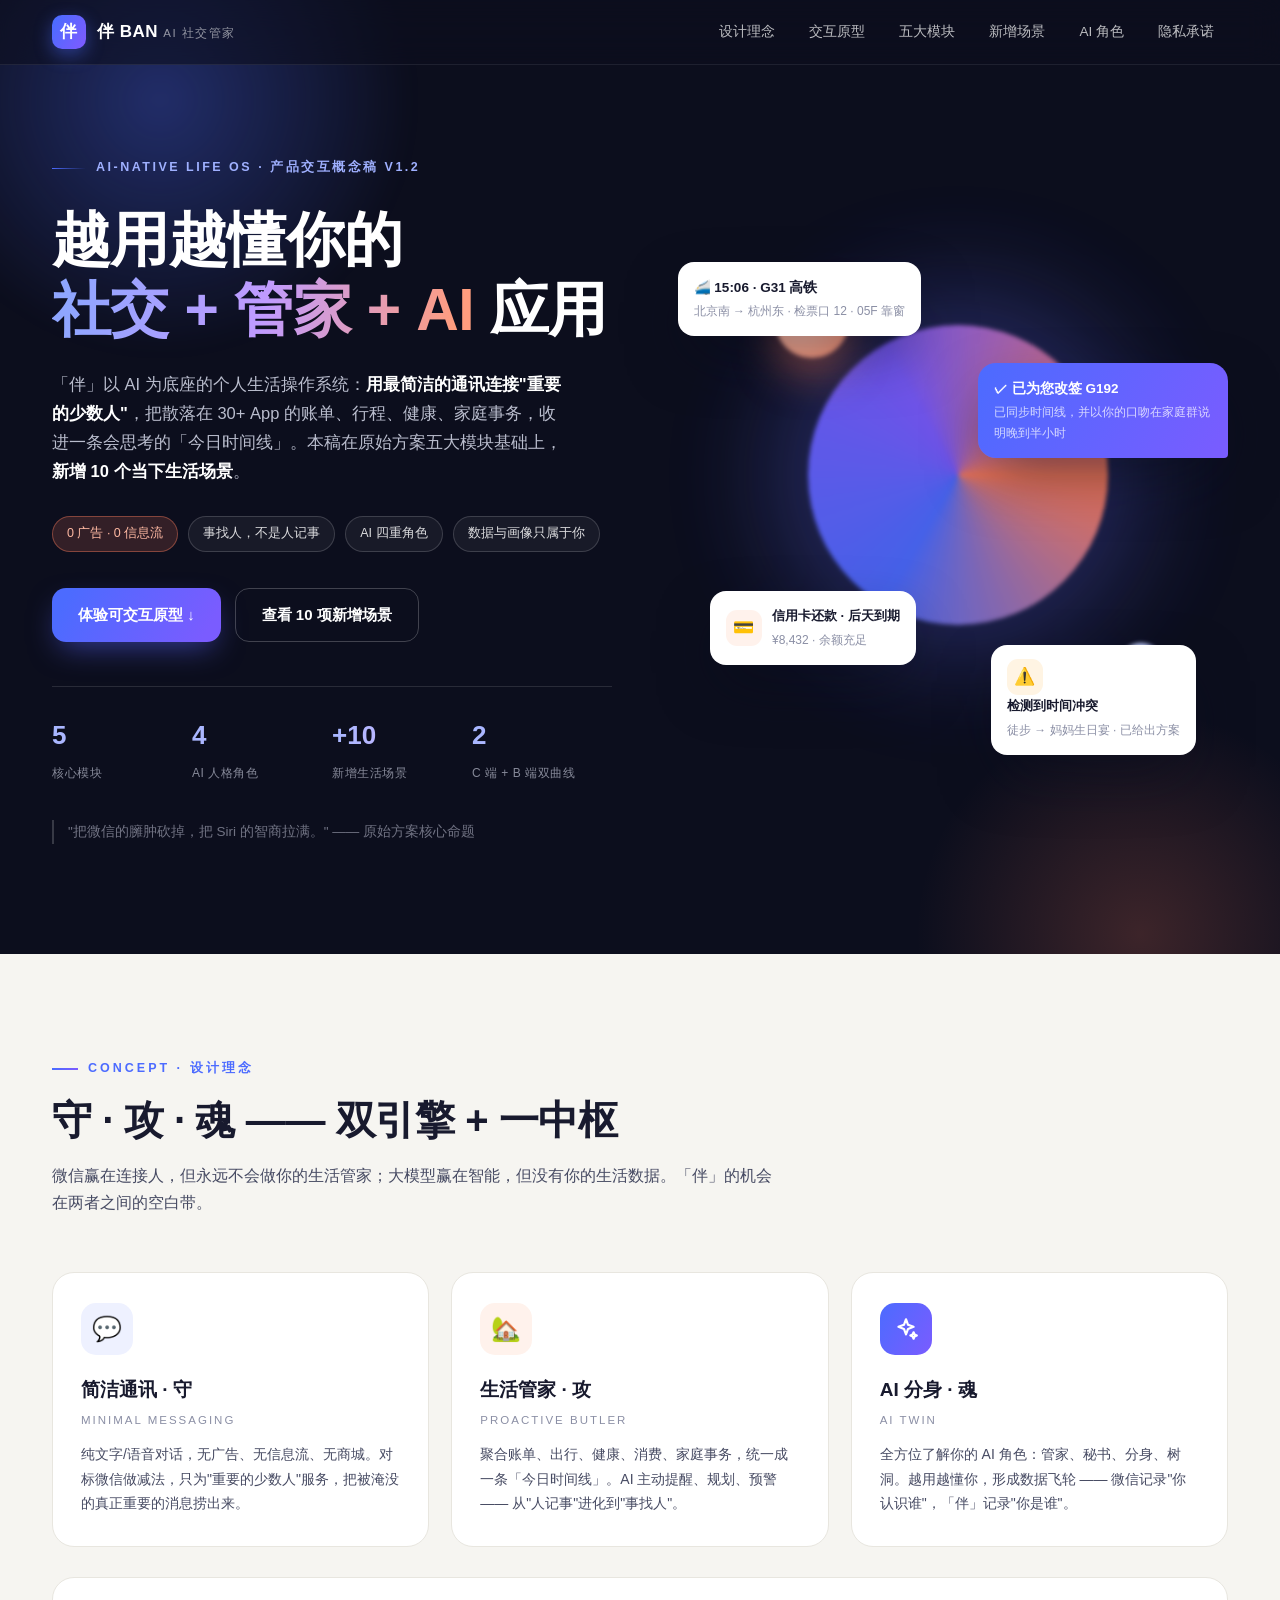
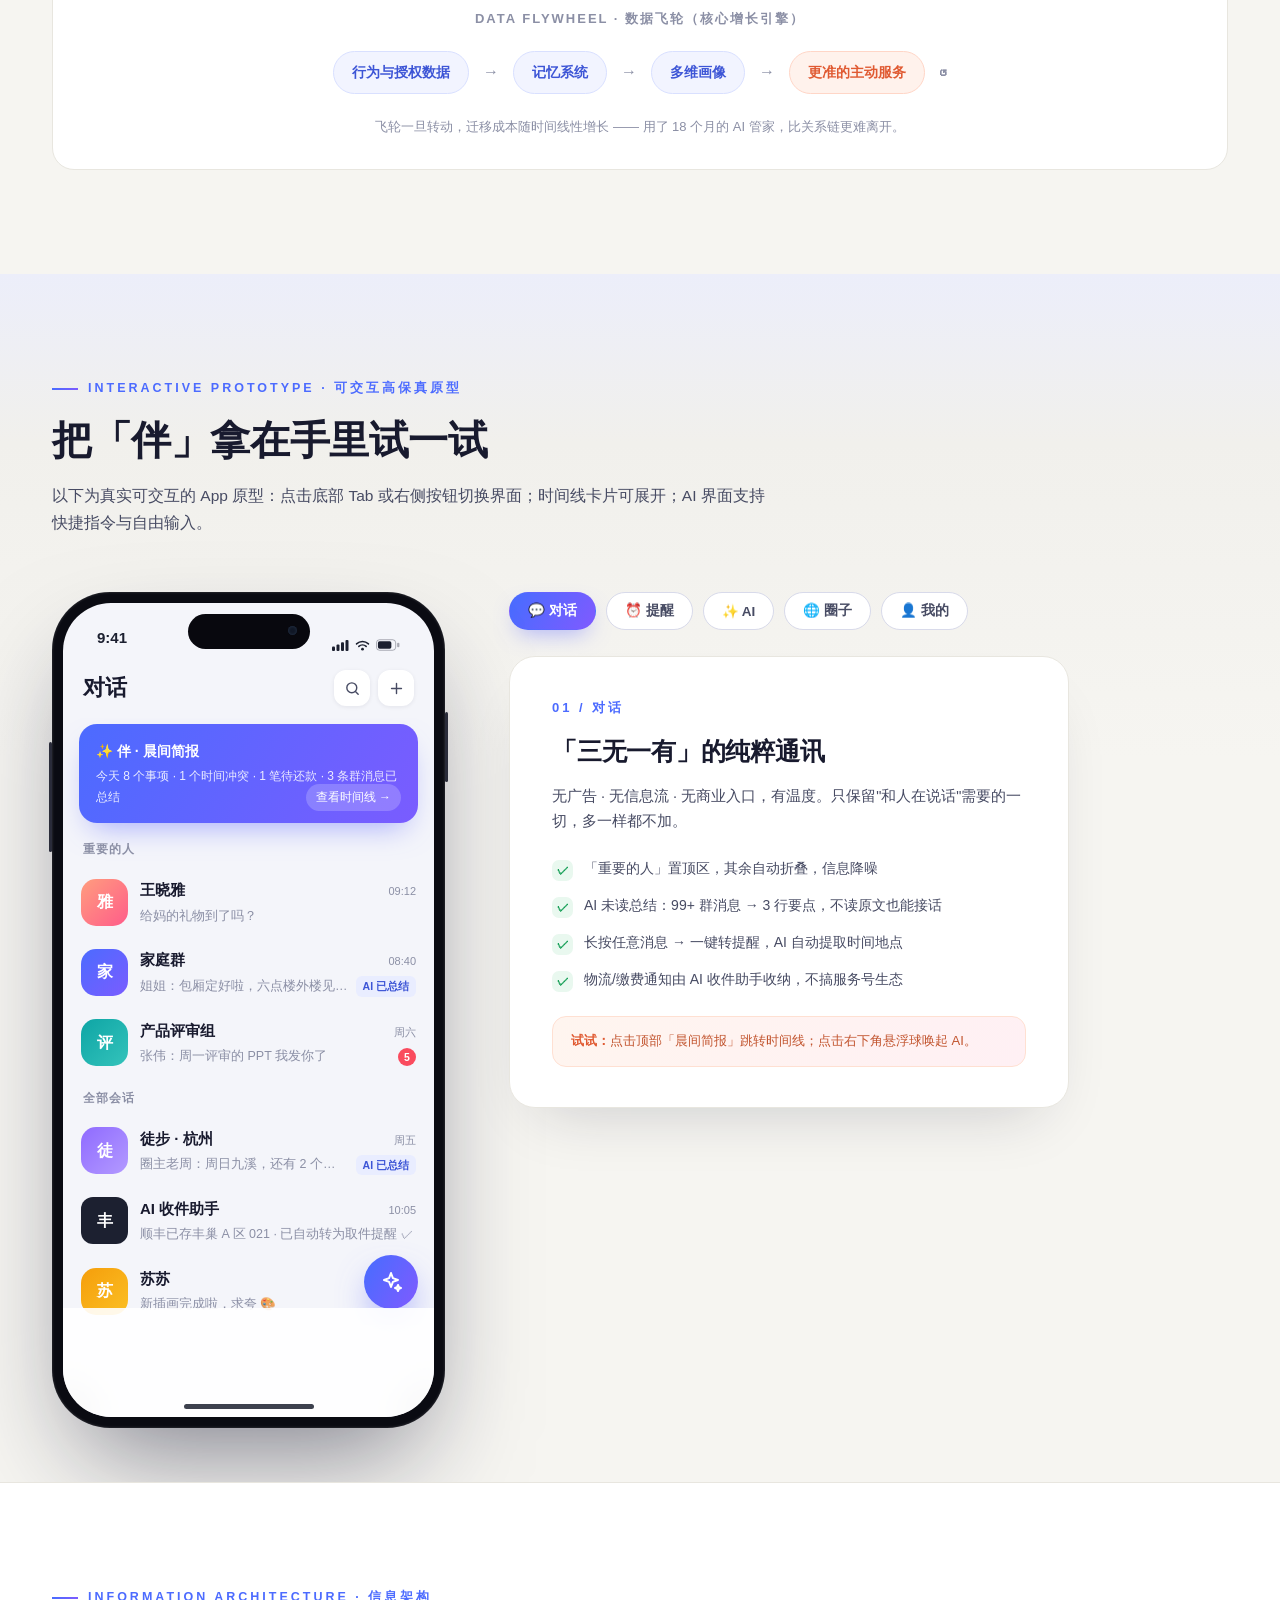
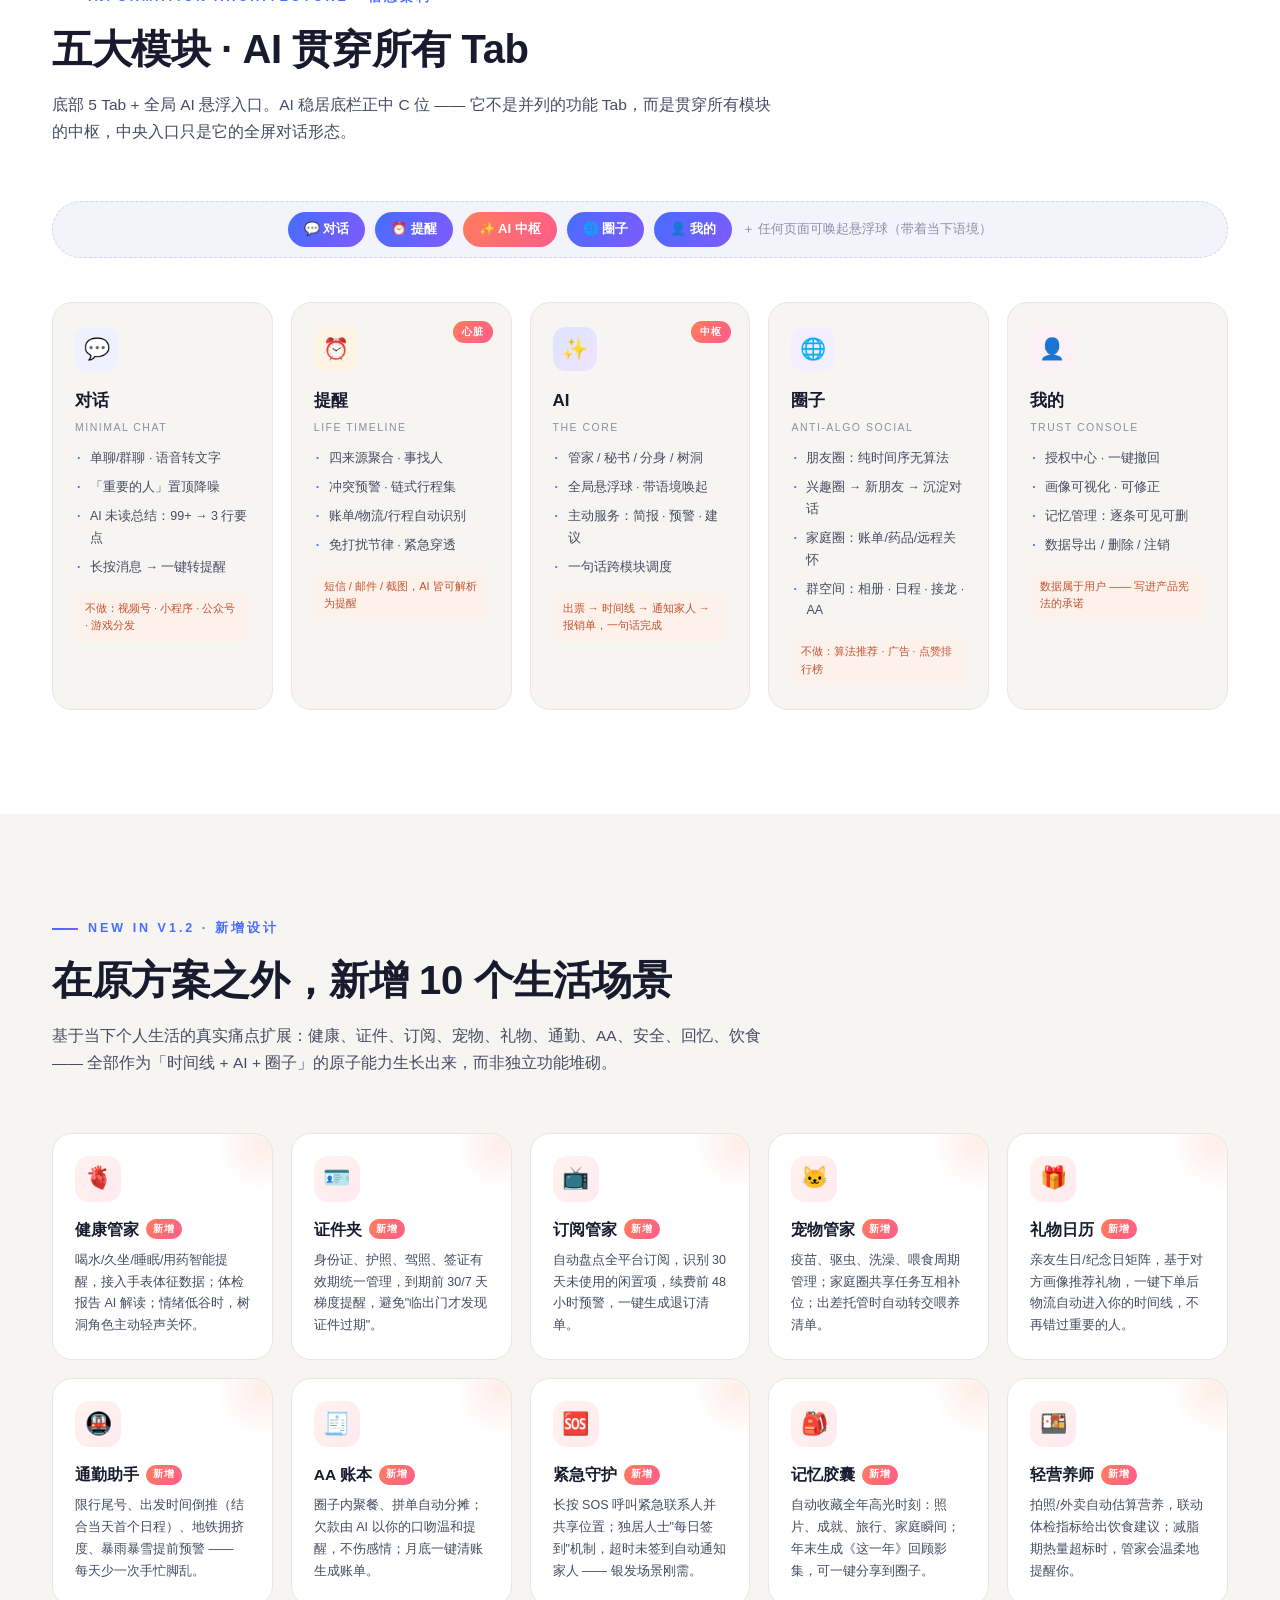
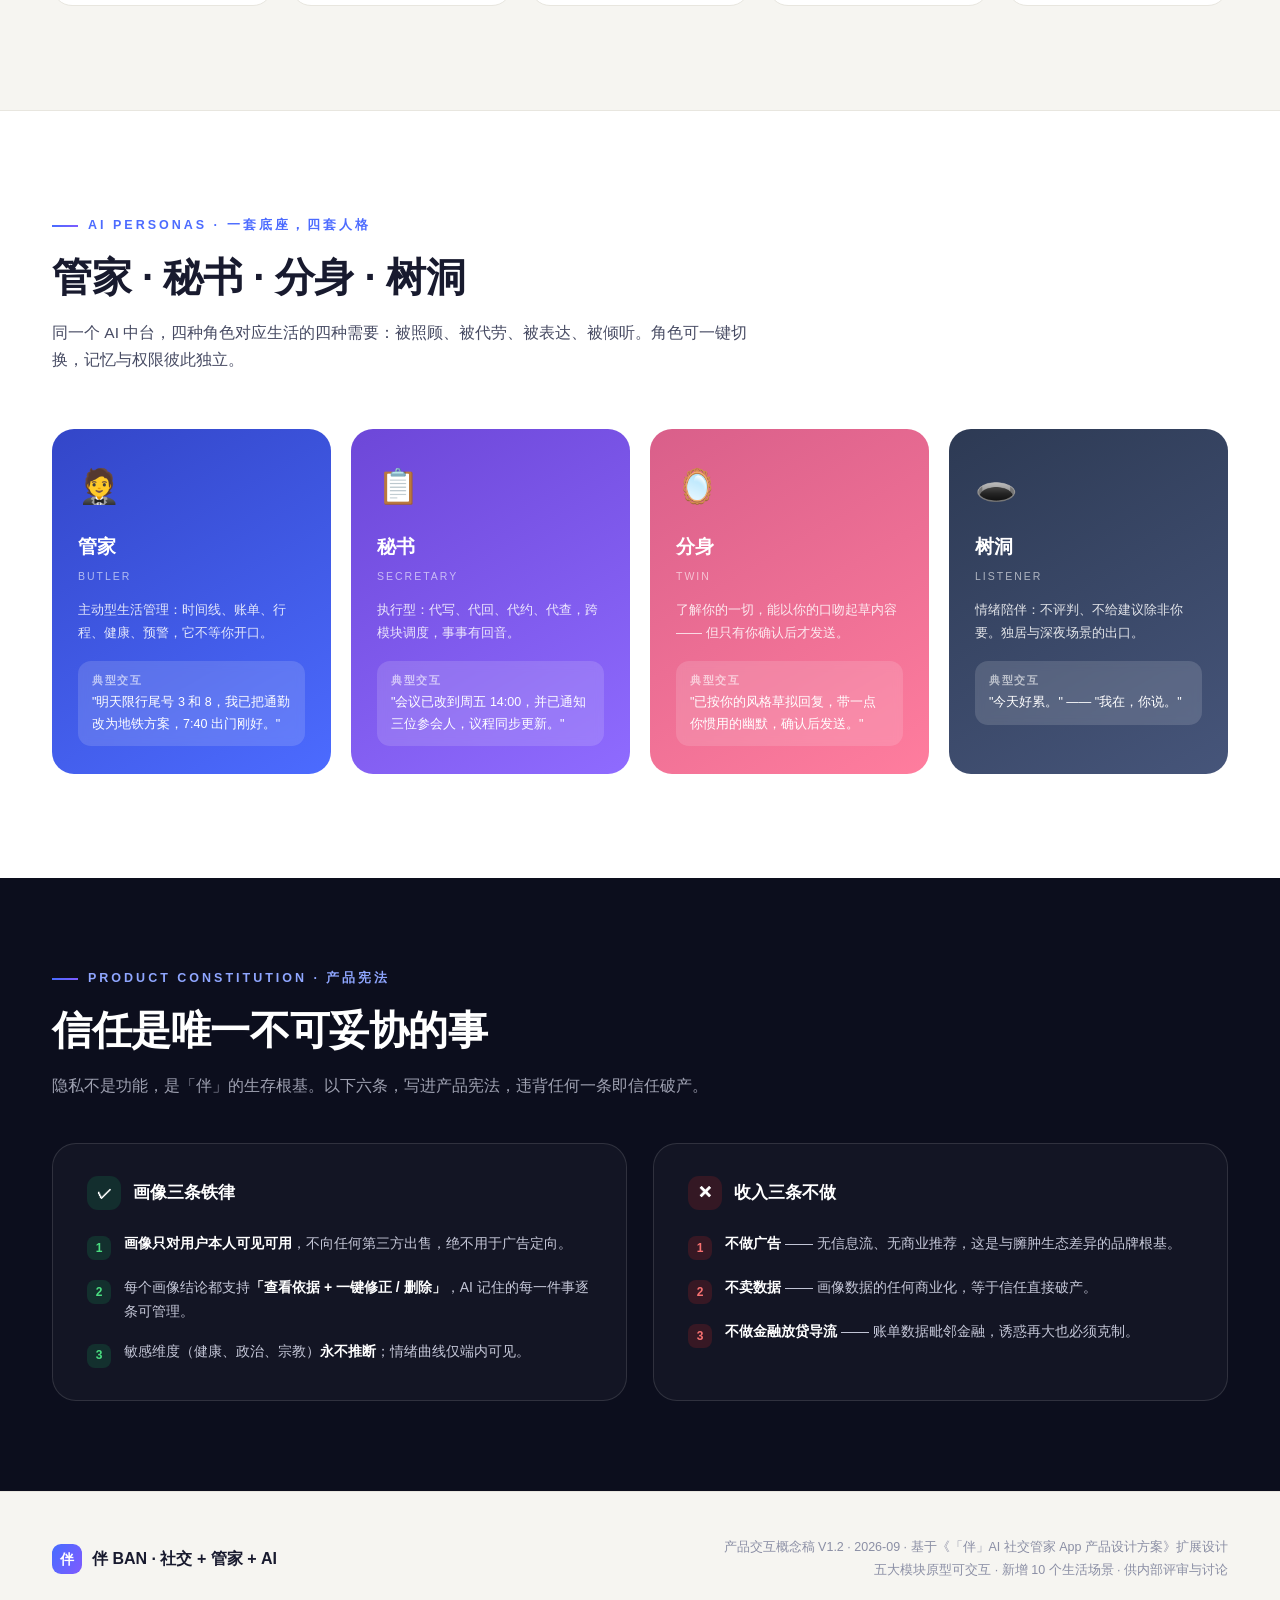
==== commit 1cbb87f0: "feat: 社交管家AI APP设计 Co-authored-by: traeagent <traeagent@users.noreply.github.com>" ====
--- a/ban-app-design.html
+++ b/ban-app-design.html
@@ -1032,15 +1032,15 @@
             <button class="tb" data-tab="timeline" onclick="switchTab('timeline')">
               <svg viewBox="0 0 24 24" fill="none" stroke="currentColor" stroke-width="1.9" stroke-linecap="round" stroke-linejoin="round"><path d="M18 8A6 6 0 0 0 6 8c0 7-3 9-3 9h18s-3-2-3-9"/><path d="M13.73 21a2 2 0 0 1-3.46 0"/></svg>
               提醒</button>
+            <button class="tb ai-tab" data-tab="ai" onclick="switchTab('ai')">
+              <span class="aib"><svg width="19" height="19" viewBox="0 0 24 24" fill="none" stroke="currentColor" stroke-width="2" stroke-linejoin="round"><path d="M12 3l1.9 5.1L19 10l-5.1 1.9L12 17l-1.9-5.1L5 10l5.1-1.9L12 3z"/><path d="M19 15l.9 2.1L22 18l-2.1.9L19 21l-.9-2.1L16 18l2.1-.9L19 15z"/></svg></span>
+              AI</button>
             <button class="tb" data-tab="circles" onclick="switchTab('circles')">
               <svg viewBox="0 0 24 24" fill="none" stroke="currentColor" stroke-width="1.9" stroke-linecap="round" stroke-linejoin="round"><circle cx="12" cy="12" r="10"/><path d="M2 12h20"/><path d="M12 2a15.3 15.3 0 0 1 4 10 15.3 15.3 0 0 1-4 10 15.3 15.3 0 0 1-4-10 15.3 15.3 0 0 1 4-10z"/></svg>
               圈子</button>
             <button class="tb" data-tab="me" onclick="switchTab('me')">
               <svg viewBox="0 0 24 24" fill="none" stroke="currentColor" stroke-width="1.9" stroke-linecap="round" stroke-linejoin="round"><path d="M20 21v-2a4 4 0 0 0-4-4H8a4 4 0 0 0-4 4v2"/><circle cx="12" cy="7" r="4"/></svg>
               我的</button>
-            <button class="tb ai-tab" data-tab="ai" onclick="switchTab('ai')">
-              <span class="aib"><svg width="19" height="19" viewBox="0 0 24 24" fill="none" stroke="currentColor" stroke-width="2" stroke-linejoin="round"><path d="M12 3l1.9 5.1L19 10l-5.1 1.9L12 17l-1.9-5.1L5 10l5.1-1.9L12 3z"/><path d="M19 15l.9 2.1L22 18l-2.1.9L19 21l-.9-2.1L16 18l2.1-.9L19 15z"/></svg></span>
-              AI</button>
           </div>
           <div class="homebar"></div>
           <div id="ptoast"></div>
@@ -1052,8 +1052,8 @@
         <div class="sw-row" id="swRow">
           <button class="swbtn on" data-tab="chat" onclick="switchTab('chat')">💬 对话</button>
           <button class="swbtn" data-tab="timeline" onclick="switchTab('timeline')">⏰ 提醒</button>
+          <button class="swbtn" data-tab="ai" onclick="switchTab('ai')">✨ AI</button>
           <button class="swbtn" data-tab="circles" onclick="switchTab('circles')">🌐 圈子</button>
-          <button class="swbtn" data-tab="ai" onclick="switchTab('ai')">✨ AI</button>
           <button class="swbtn" data-tab="me" onclick="switchTab('me')">👤 我的</button>
         </div>
         <div class="note">
@@ -1077,10 +1077,10 @@
     <div class="sec-head rise">
       <div class="kicker">INFORMATION ARCHITECTURE · 信息架构</div>
       <h2>五大模块 · AI 贯穿所有 Tab</h2>
-      <p>底部 5 Tab + 全局 AI 悬浮入口。AI 不是第 5 个 Tab 的附属，而是贯穿所有模块的中枢 —— Tab 5 只是它的全屏对话形态。</p>
+      <p>底部 5 Tab + 全局 AI 悬浮入口。AI 稳居底栏正中 C 位 —— 它不是并列的功能 Tab，而是贯穿所有模块的中枢，中央入口只是它的全屏对话形态。</p>
     </div>
     <div class="ia-strip rise">
-      <span class="t">💬 对话</span><span class="t">⏰ 提醒</span><span class="t">🌐 圈子</span><span class="t">👤 我的</span><span class="t" style="background:var(--grad-warm)">✨ AI 中枢</span>
+      <span class="t">💬 对话</span><span class="t">⏰ 提醒</span><span class="t" style="background:var(--grad-warm)">✨ AI 中枢</span><span class="t">🌐 圈子</span><span class="t">👤 我的</span>
       <span class="plus">＋ 任何页面可唤起悬浮球（带着当下语境）</span>
     </div>
     <div class="mods">
@@ -1108,6 +1108,18 @@
         <div class="nope">短信 / 邮件 / 截图，AI 皆可解析为提醒</div>
       </div>
       <div class="mod rise">
+        <span class="hl">中枢</span>
+        <div class="top" style="background:linear-gradient(135deg,#dde4ff,#efe3ff)">✨</div>
+        <h3>AI</h3><div class="en">THE CORE</div>
+        <ul>
+          <li>管家 / 秘书 / 分身 / 树洞</li>
+          <li>全局悬浮球 · 带语境唤起</li>
+          <li>主动服务：简报 · 预警 · 建议</li>
+          <li>一句话跨模块调度</li>
+        </ul>
+        <div class="nope">出票 → 时间线 → 通知家人 → 报销单，一句话完成</div>
+      </div>
+      <div class="mod rise">
         <div class="top" style="background:#f3effe">🌐</div>
         <h3>圈子</h3><div class="en">ANTI-ALGO SOCIAL</div>
         <ul>
@@ -1128,18 +1140,6 @@
           <li>数据导出 / 删除 / 注销</li>
         </ul>
         <div class="nope">数据属于用户 —— 写进产品宪法的承诺</div>
-      </div>
-      <div class="mod rise">
-        <span class="hl">中枢</span>
-        <div class="top" style="background:linear-gradient(135deg,#dde4ff,#efe3ff)">✨</div>
-        <h3>AI</h3><div class="en">THE CORE</div>
-        <ul>
-          <li>管家 / 秘书 / 分身 / 树洞</li>
-          <li>全局悬浮球 · 带语境唤起</li>
-          <li>主动服务：简报 · 预警 · 建议</li>
-          <li>一句话跨模块调度</li>
-        </ul>
-        <div class="nope">出票 → 时间线 → 通知家人 → 报销单，一句话完成</div>
       </div>
     </div>
   </div>
@@ -1251,10 +1251,10 @@
   timeline:{no:'02 / 提醒',title:'今日时间线 · 产品的心脏',tag:'从"人记事"到"事找人"。四大来源统一汇入，AI 负责聚合、排序、提醒、预警冲突。',
     list:['四来源：第三方自动对接 / 他人代录 / AI 从对话识别 / 手动创建','冲突预警：徒步与生日宴冲突，AI 给出"16:30 提前离队"方案','链式行程集：车票 + 会议 + 天气 + 报销自动打包','健康管家与礼物日历（新增能力）已织入时间线'],
     hint:'<b>试试：</b>点击任意时间线卡片展开详情与操作；用顶部胶囊按类别筛选。'},
-  circles:{no:'03 / 圈子',title:'反算法的社交连接',tag:'圈子不只是动态流，而是"一群人的共同记忆"与家庭协作空间，并与时间线互通。',
+  circles:{no:'04 / 圈子',title:'反算法的社交连接',tag:'圈子不只是动态流，而是"一群人的共同记忆"与家庭协作空间，并与时间线互通。',
     list:['朋友圈：纯时间序，无算法、无广告、无点赞排行','兴趣圈：认识新朋友 → 沉淀为对话关系的增长飞轮','家庭圈：共享账单、药品余量、每日签到（新增·远程关怀）','群空间：相册 / 日程 / 接龙 / AA 账本（新增）'],
     hint:'<b>试试：</b>切换上方「朋友圈 / 兴趣圈 / 家庭圈」三个子视图。'},
-  ai:{no:'04 / AI',title:'贯穿全局的中枢',tag:'AI 不是第五个功能，而是前四个模块的调度者。一套底座，四套人格与权限。',
+  ai:{no:'03 / AI',title:'贯穿全局的中枢',tag:'AI 不是又一个功能 Tab，而是其余四个模块的调度者。一套底座，四套人格与权限。',
     list:['管家/秘书/分身/树洞，四重角色一键切换','全局悬浮球：在对话页带着聊天记录唤起，在提醒页带着时间线唤起','跨模块调度：一句话完成 出票 → 时间线 → 通知家人 → 报销','主动服务：晨间简报、冲突预警、异常检测，频率克制'],
     hint:'<b>试试：</b>点击快捷指令、直接输入，或切换 AI 角色。'},
   me:{no:'05 / 我的',title:'信任工程 · 数字资产总控台',tag:'「我的」是产品与用户之间的信任界面：一切透明、一切可撤回。',
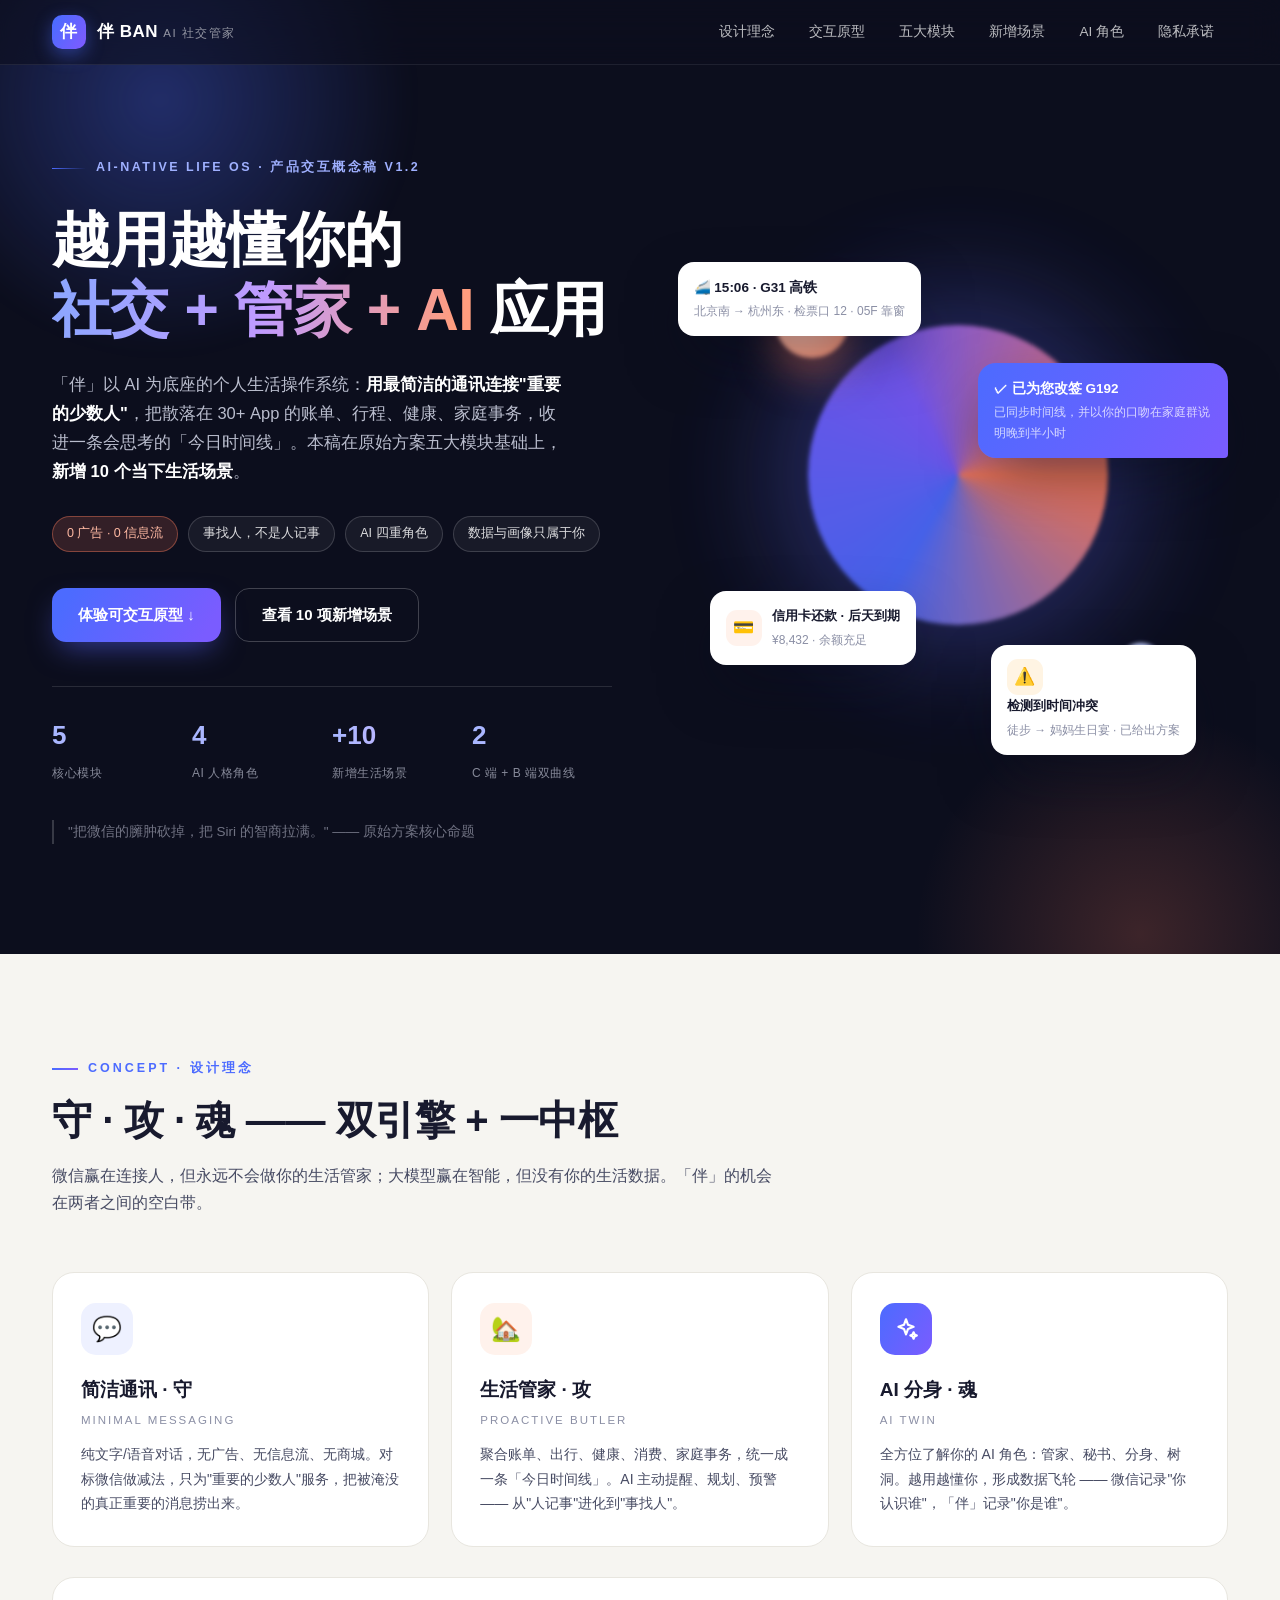
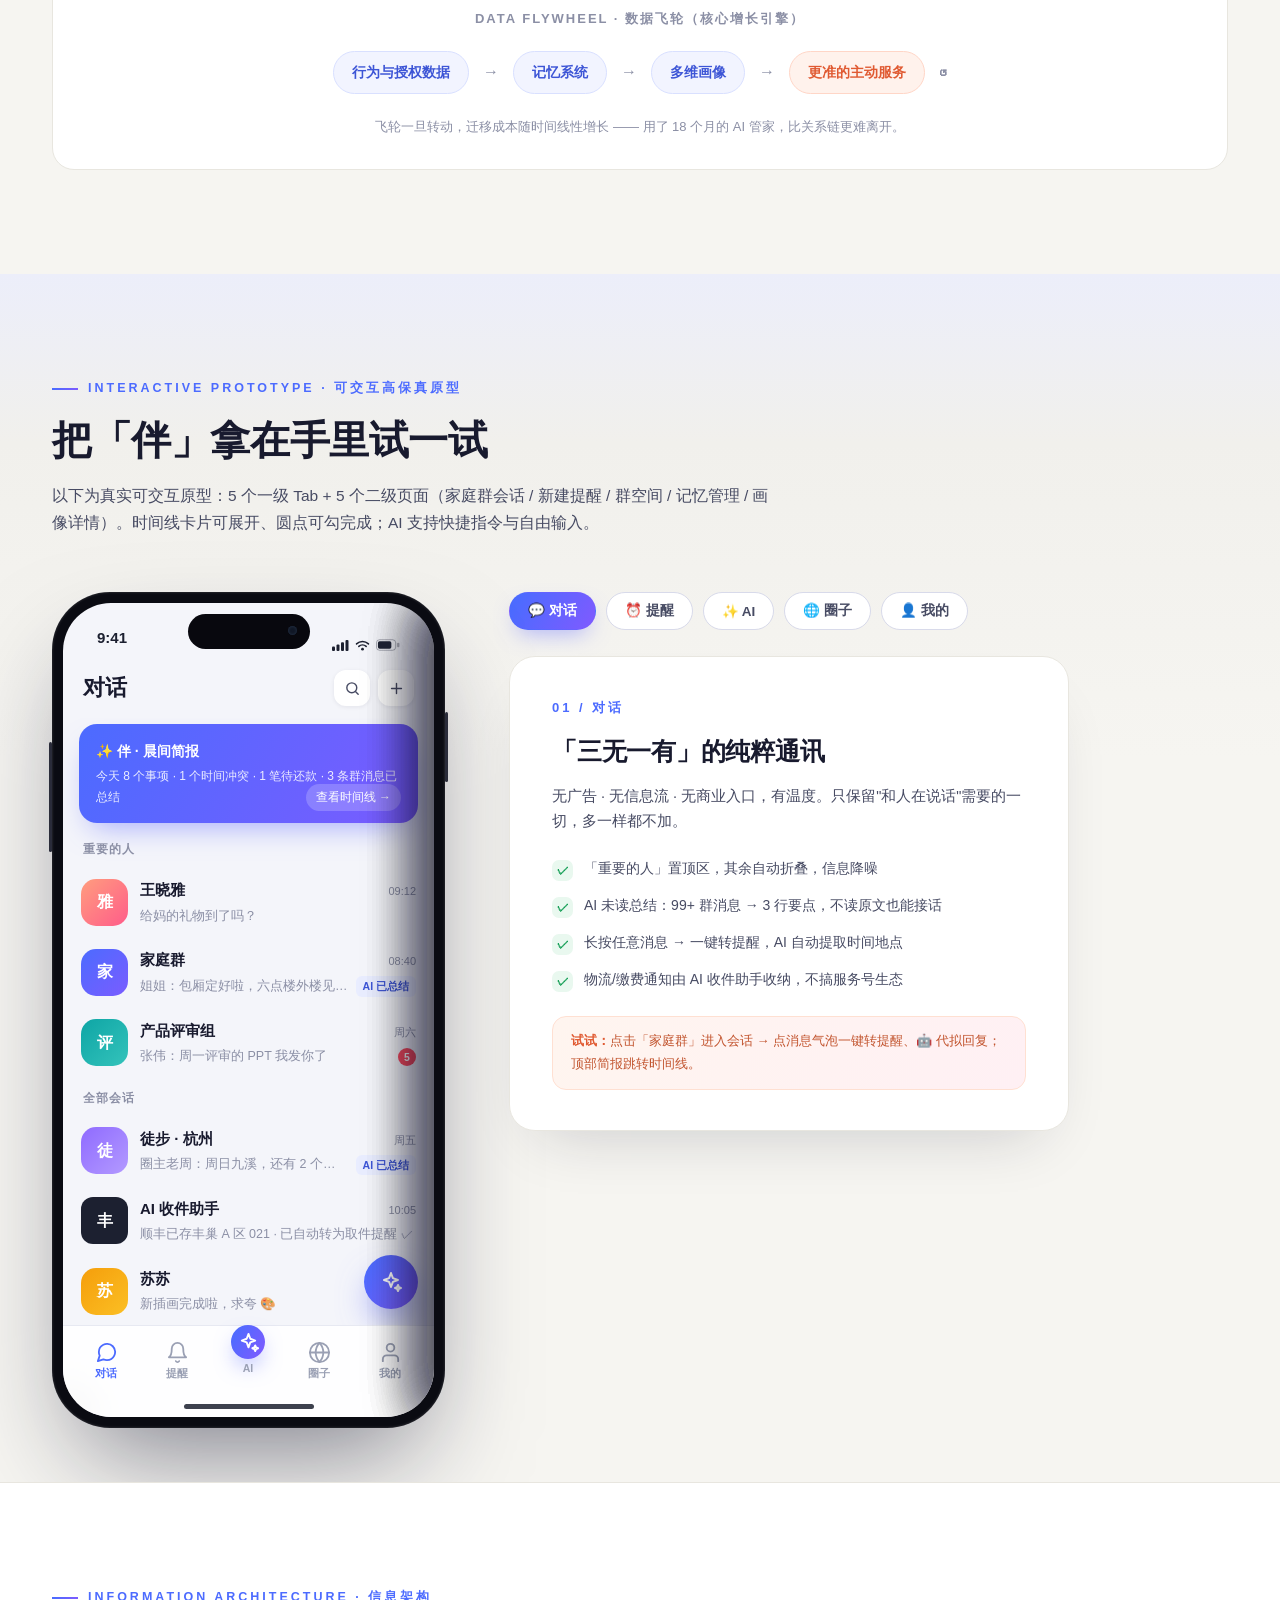
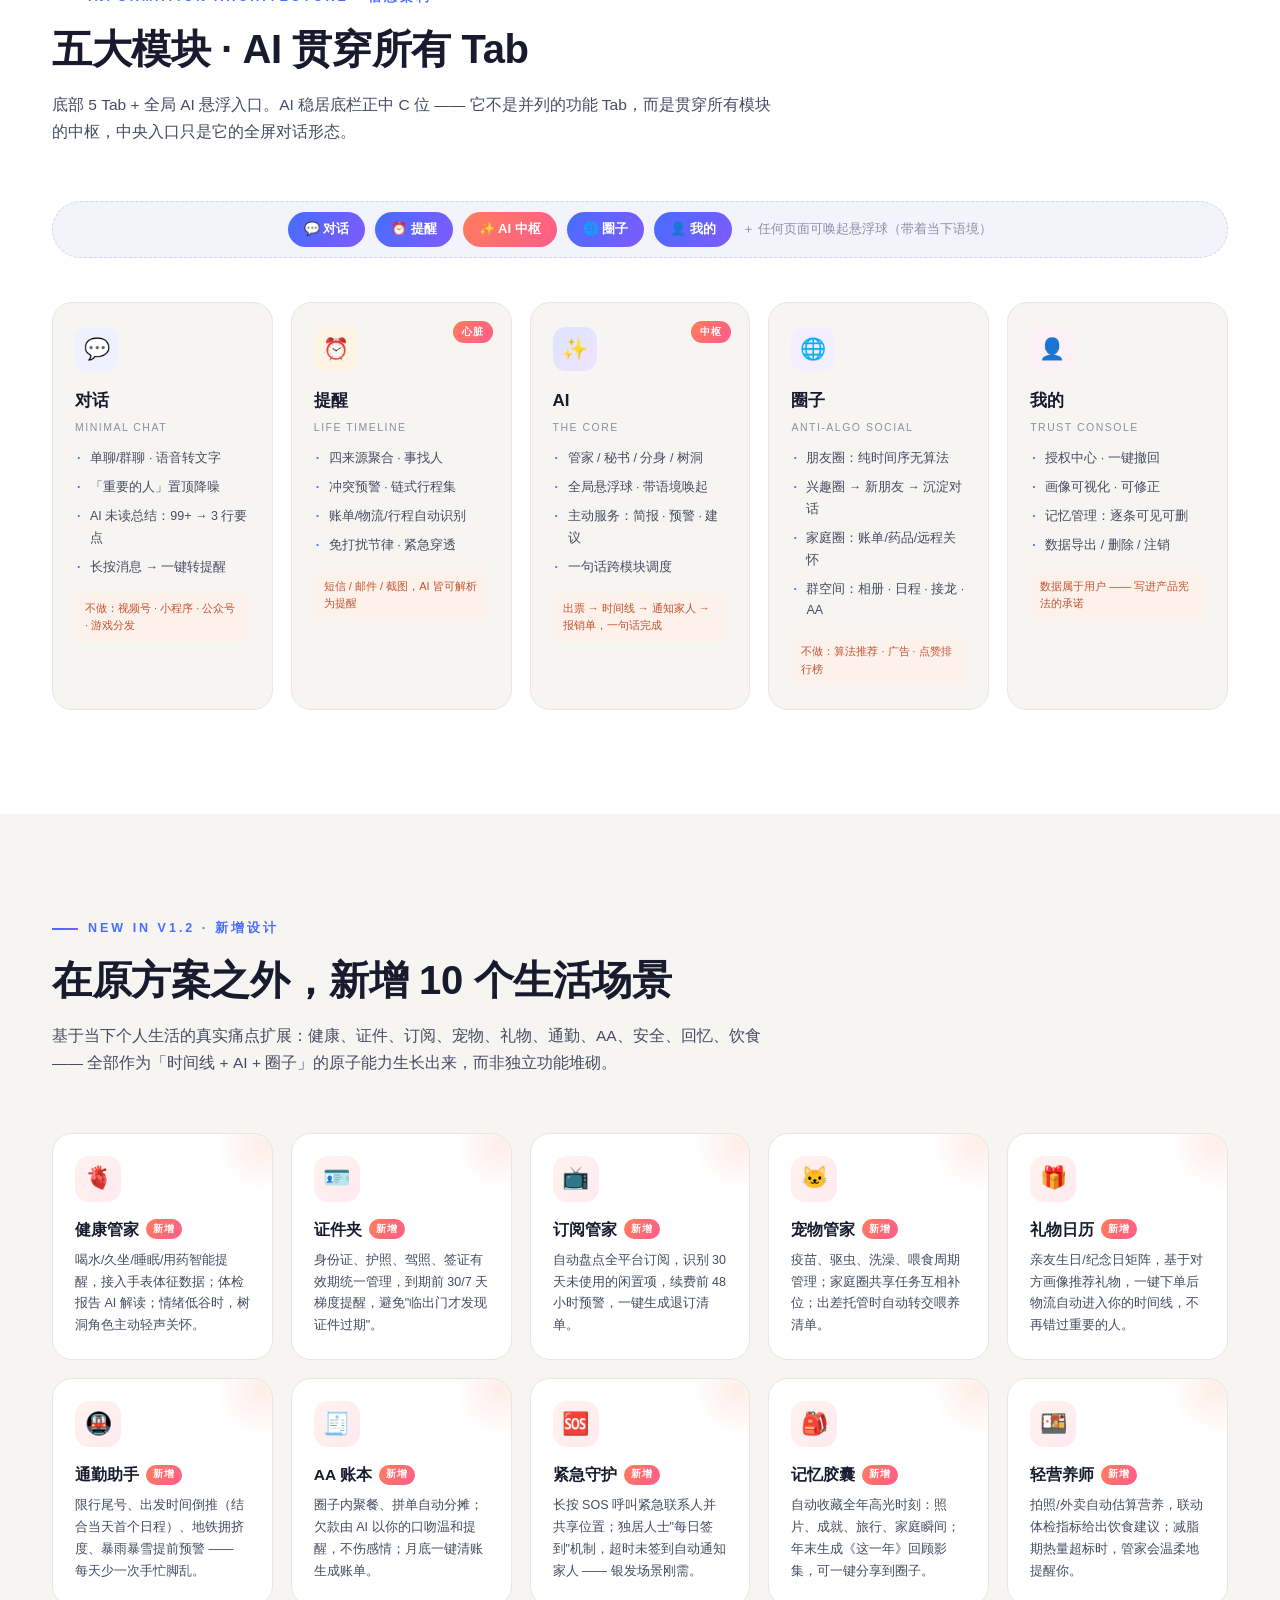
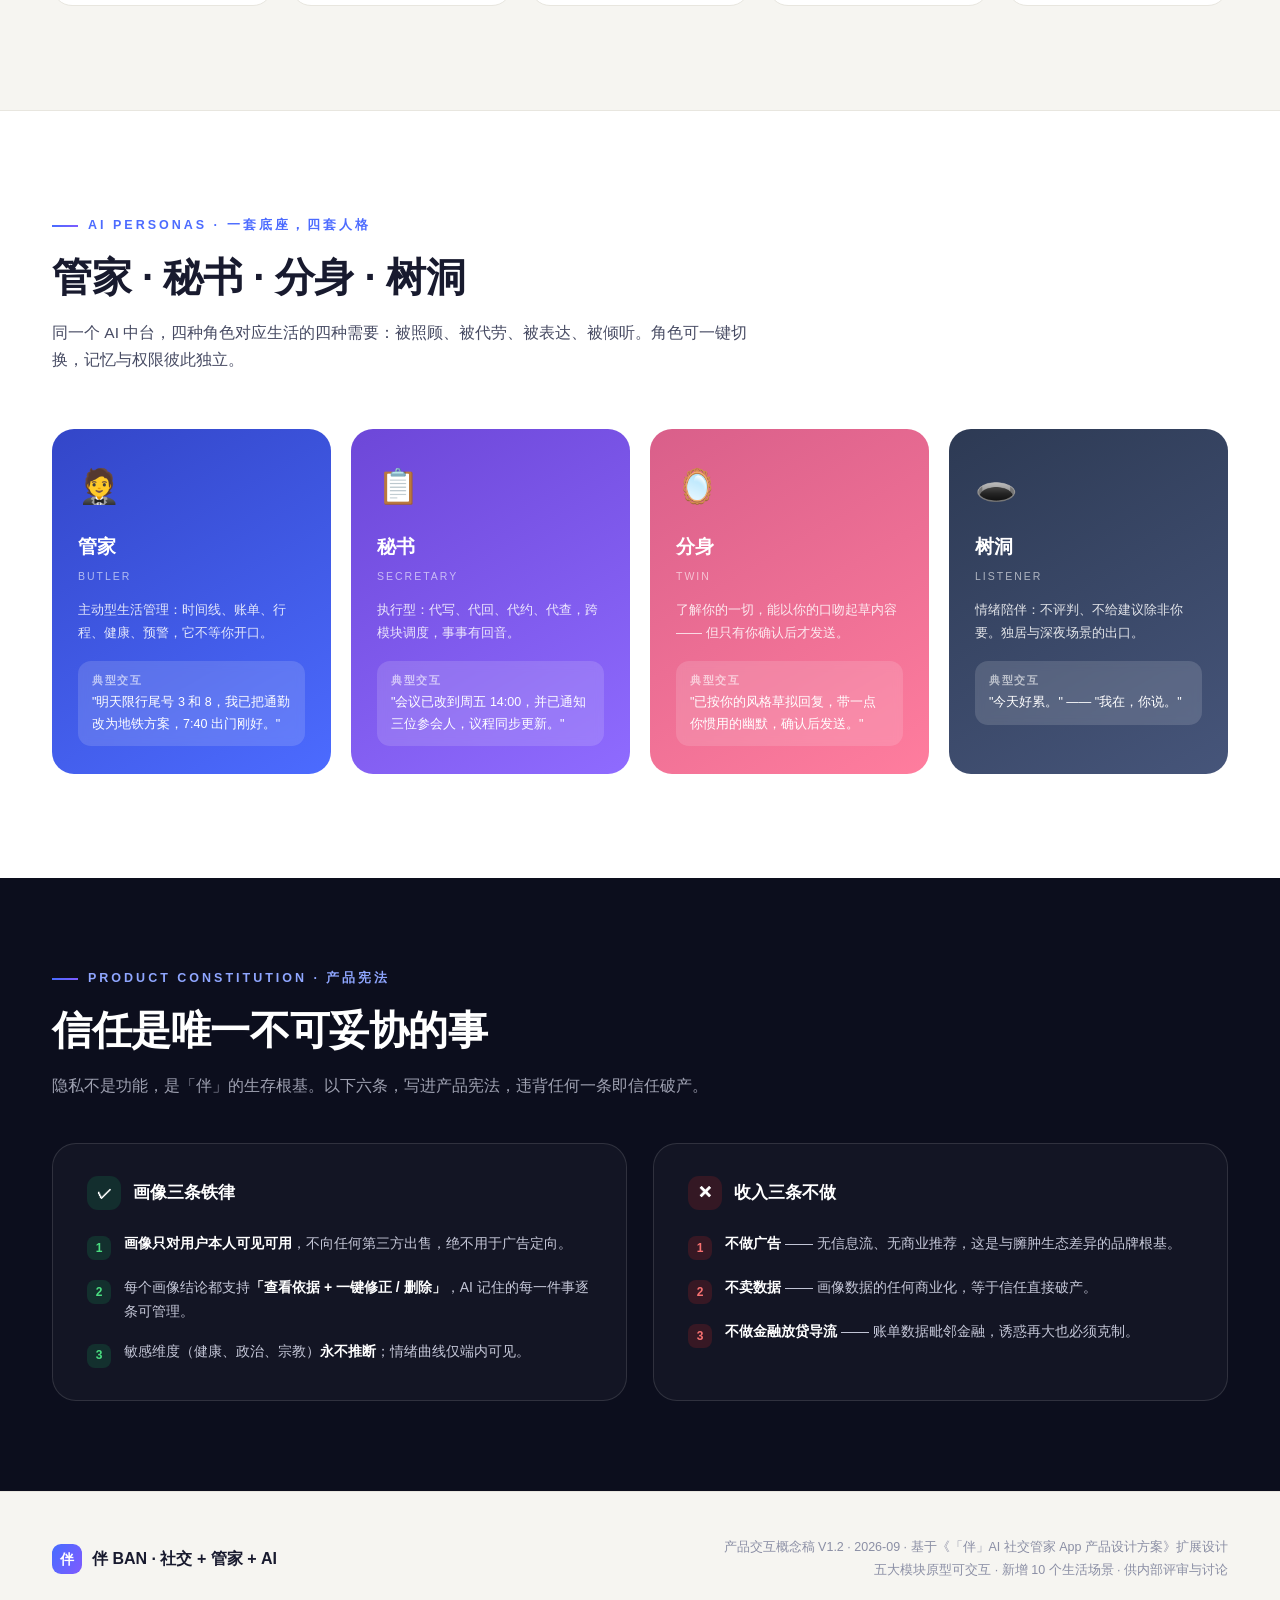
==== commit 78733f5e: "feat: 社交管家AI APP设计 Co-authored-by: traeagent <traeagent@users.noreply.github.com>" ====
--- a/ban-app-design.html
+++ b/ban-app-design.html
@@ -356,6 +356,97 @@
 .qchip{flex-shrink:0;font-size:12px;font-weight:600;color:#3d55d6;background:#e9edff;border:1px solid #dbe3ff;border-radius:99px;padding:7px 14px;transition:.2s}
 .qchip:hover{background:#dde4ff}
 
+/* ============ Secondary pages（二级页面） ============ */
+.pgpage{position:absolute;inset:0;background:#f4f5fa;z-index:78;transform:translateX(100%);transition:transform .34s cubic-bezier(.32,.72,.28,1);display:flex;flex-direction:column;box-shadow:-18px 0 50px rgba(10,12,30,.25)}
+.pgpage.open{transform:none}
+.pg-head{padding:64px 14px 10px;display:flex;align-items:center;gap:9px;flex-shrink:0;background:#fff;border-bottom:1px solid #eef0f6}
+.pg-back{width:34px;height:34px;border-radius:11px;background:#f2f3fa;display:grid;place-items:center;color:var(--ink);flex-shrink:0;transition:.15s}
+.pg-back:active{transform:scale(.9)}
+.pg-head .ttl{flex:1;min-width:0}
+.pg-head h5{font-size:16.5px;font-weight:800;letter-spacing:-.01em}
+.pg-head .sub{font-size:11px;color:var(--ink3)}
+.pg-act{font-size:13px;font-weight:700;color:var(--brand);padding:8px 13px;border-radius:99px;background:#eef1ff;flex-shrink:0}
+.pg-body{flex:1;overflow-y:auto;overscroll-behavior:contain;padding:12px 0 26px;scrollbar-width:none}
+.pg-body::-webkit-scrollbar{display:none}
+.tl-rail{cursor:pointer}
+/* 会话详情页 */
+.sumbar{margin:2px 14px 12px;background:linear-gradient(120deg,#4c6bff,#7a5cff);border-radius:15px;color:#fff;padding:11px 14px;cursor:pointer}
+.sumbar .st{font-size:12.5px;font-weight:700;display:flex;align-items:center;gap:7px}
+.sumbar .sd{font-size:11px;opacity:.85;margin-top:2px}
+.sd-full{display:none;font-size:12px;line-height:1.8;margin-top:8px;border-top:1px dashed rgba(255,255,255,.35);padding-top:8px}
+.sumbar.open .sd-full{display:block}
+.cmsg{display:flex;gap:9px;margin:0 14px 13px;animation:msgIn .3s ease}
+.cmsg .cav{width:34px;height:34px;border-radius:11px;display:grid;place-items:center;color:#fff;font-size:13px;font-weight:700;flex-shrink:0}
+.cmsg .cb{max-width:74%;background:#fff;border:1px solid #edeff6;border-radius:4px 15px 15px 15px;padding:9px 12px;font-size:13.5px;line-height:1.7;box-shadow:0 1px 3px rgba(20,24,50,.05);cursor:pointer;transition:.15s}
+.cmsg .cb:active{transform:scale(.97)}
+.cmsg.me{flex-direction:row-reverse}
+.cmsg.me .cb{background:linear-gradient(120deg,#4c6bff,#6579ff);color:#fff;border:none;border-radius:15px 4px 15px 15px}
+.cmsg .cnm{font-size:10.5px;color:var(--ink3);margin-bottom:3px}
+.cinput{flex-shrink:0;display:flex;gap:8px;padding:9px 14px 26px;background:#fff;border-top:1px solid #eef0f6;align-items:center}
+.cinput .draft{width:38px;height:38px;border-radius:12px;background:#eef1ff;color:#3d55d6;display:grid;place-items:center;font-size:16px;flex-shrink:0;transition:.15s}
+.cinput .draft:active{transform:scale(.9)}
+.cinput input{flex:1;height:38px;border-radius:99px;border:1.5px solid #e3e5ef;background:#fafbfe;padding:0 15px;font-size:13px;font-family:inherit;outline:none}
+.cinput input:focus{border-color:#b9c6ff}
+.cinput .csend{width:38px;height:38px;border-radius:12px;background:var(--grad);color:#fff;display:grid;place-items:center;flex-shrink:0}
+/* 消息操作面板 */
+.mask{position:absolute;inset:0;background:rgba(15,17,34,.4);z-index:84;opacity:0;pointer-events:none;transition:.28s}
+.mask.show{opacity:1;pointer-events:auto}
+.asheet{position:absolute;left:0;right:0;bottom:0;background:#fff;border-radius:24px 24px 0 0;z-index:85;transform:translateY(105%);transition:transform .32s cubic-bezier(.32,.72,.28,1);padding:10px 0 30px}
+.asheet.open{transform:none}
+.asheet .grip{width:40px;height:4.5px;border-radius:99px;background:#dcdfe9;margin:4px auto 10px}
+.asheet .ctx{margin:0 18px 8px;padding:11px 14px;background:#f6f7fc;border-radius:12px;font-size:12.5px;color:var(--ink2);line-height:1.7}
+.arow{display:flex;align-items:center;gap:13px;padding:13px 22px;font-size:14.5px;font-weight:600;cursor:pointer}
+.arow:hover{background:#f6f7fc}
+.arow .ic{width:34px;height:34px;border-radius:11px;display:grid;place-items:center;font-size:16px;background:#f2f3fa}
+.arow.danger{color:#dc2626}.arow.danger .ic{background:#fdeaea}
+/* 新建提醒页 */
+.parse-card{margin:2px 14px 14px;background:#fff;border:1.5px solid #d9defa;border-radius:16px;padding:15px;box-shadow:0 10px 26px -14px rgba(70,90,255,.3)}
+.parse-card .ph{display:flex;align-items:center;gap:8px;font-size:12px;color:#3d55d6;font-weight:800;letter-spacing:1px;margin-bottom:10px}
+.prow{display:flex;justify-content:space-between;padding:7px 0;border-bottom:1px dashed #eceef5;font-size:13px}
+.prow:last-child{border-bottom:none}
+.prow .k{color:var(--ink3)}
+.prow .v{font-weight:700}
+.nl-input{margin:0 14px 14px;background:#fff;border:1.5px solid #e3e5ef;border-radius:16px;padding:13px 15px;font-size:14px;line-height:1.7;outline:none;font-family:inherit;width:calc(100% - 28px);color:var(--ink);resize:none}
+.nl-input:focus{border-color:#b9c6ff}
+.flabel{padding:2px 20px 8px;font-size:11.5px;color:var(--ink3);font-weight:700}
+.optrow{display:flex;gap:8px;flex-wrap:wrap;padding:0 20px 14px}
+.ochip{font-size:12.5px;font-weight:600;padding:7px 15px;border-radius:99px;background:#fff;border:1.5px solid #e3e5ef;color:var(--ink2);transition:.15s}
+.ochip.on{background:#1c2030;color:#fff;border-color:#1c2030}
+.bigcta{display:block;width:calc(100% - 40px);margin:8px 20px 0;padding:14px 0;text-align:center;border-radius:16px;background:var(--grad);color:#fff;font-size:15px;font-weight:700;box-shadow:0 14px 30px -10px rgba(90,100,255,.55);transition:.2s}
+.bigcta:active{transform:scale(.97)}
+/* 记忆管理页 */
+.mem-tip{margin:0 14px 14px;background:#eef1ff;border-radius:13px;padding:10px 14px;font-size:11.5px;color:#3d55d6;line-height:1.7}
+.memrow{display:flex;gap:11px;align-items:flex-start;background:#fff;border:1px solid #edeff6;border-radius:14px;margin:0 14px 9px;padding:12px 13px;transition:.3s}
+.memrow .mi{width:34px;height:34px;border-radius:11px;display:grid;place-items:center;background:#f4f6fc;font-size:15px;flex-shrink:0}
+.memrow .mt{font-size:13.5px;font-weight:600;line-height:1.5}
+.memrow .ms{font-size:10.5px;color:var(--ink3);margin-top:2px}
+.memrow .ops{margin-left:auto;display:flex;gap:6px;flex-shrink:0}
+.memrow .op{width:29px;height:29px;border-radius:9px;background:#f2f3fa;display:grid;place-items:center;font-size:13px}
+.memrow .op.del{background:#fdeaea}
+.memrow.gone{opacity:0;transform:translateX(24px)}
+/* 画像详情页 */
+.radar-wrap{background:#fff;border:1px solid #edeff6;border-radius:18px;margin:0 14px 14px;padding:16px 10px 6px;text-align:center}
+.dim-sec{background:#fff;border:1px solid #edeff6;border-radius:18px;margin:0 14px 14px;padding:15px}
+.dim-sec h6{font-size:13.5px;margin-bottom:10px;display:flex;justify-content:space-between;align-items:center}
+.dim-sec h6 .q{font-size:11px;color:var(--brand);font-weight:700;cursor:pointer}
+.bar-row{display:grid;grid-template-columns:56px 1fr 40px;gap:9px;align-items:center;font-size:12px;margin-bottom:9px}
+.bar-row .bl{color:var(--ink2);font-weight:600}
+.bar-bg{height:8px;border-radius:99px;background:#eef0f6;overflow:hidden}
+.bar-fill{height:100%;border-radius:99px;background:var(--grad)}
+.bar-pct{text-align:right;color:var(--ink3);font-weight:700;font-size:11px}
+.ev{background:#f7f8fd;border-radius:11px;padding:10px 13px;font-size:11.5px;color:var(--ink2);line-height:1.8;display:none;margin-top:10px}
+.ev.show{display:block}
+.heat{display:flex;gap:6px;margin-bottom:4px}
+.heat i{flex:1;height:36px;border-radius:9px;display:grid;place-items:center;font-style:normal;font-size:10.5px;font-weight:700}
+/* 群空间页 */
+.gseg{display:flex;background:#eaecf4;border-radius:13px;padding:3px;margin:0 14px 14px}
+.gseg button{flex:1;border-radius:10px;padding:7px 0;font-size:12.5px;color:var(--ink3);font-weight:600;transition:.2s}
+.gseg button.on{background:#fff;color:var(--ink);box-shadow:0 2px 6px rgba(20,24,50,.1)}
+.gview{display:none}.gview.on{display:block;animation:cvIn .3s ease}
+.gcard{background:#fff;border:1px solid #edeff6;border-radius:16px;margin:0 14px 12px;padding:14px}
+.gal{display:grid;grid-template-columns:repeat(3,1fr);gap:8px}
+.gal .ph3{aspect-ratio:1;border-radius:12px;display:flex;flex-direction:column;align-items:center;justify-content:center;gap:4px;font-size:22px;color:#fff}
+
 /* ============ Modules ============ */
 #modules{background:#fff;border-top:1px solid var(--line)}
 .ia-strip{display:flex;align-items:center;justify-content:center;gap:10px;flex-wrap:wrap;background:#f2f3fb;border:1px dashed #cfd4ec;border-radius:99px;padding:10px 22px;margin-bottom:44px;font-size:13px;font-weight:700;color:var(--ink2)}
@@ -553,7 +644,7 @@
     <div class="sec-head rise">
       <div class="kicker">INTERACTIVE PROTOTYPE · 可交互高保真原型</div>
       <h2>把「伴」拿在手里试一试</h2>
-      <p>以下为真实可交互的 App 原型：点击底部 Tab 或右侧按钮切换界面；时间线卡片可展开；AI 界面支持快捷指令与自由输入。</p>
+      <p>以下为真实可交互原型：5 个一级 Tab + 5 个二级页面（家庭群会话 / 新建提醒 / 群空间 / 记忆管理 / 画像详情）。时间线卡片可展开、圆点可勾完成；AI 支持快捷指令与自由输入。</p>
     </div>
     <div class="proto-grid">
 
@@ -596,7 +687,7 @@
                     <span class="r2"><span class="pv">给妈的礼物到了吗？</span></span>
                   </span>
                 </div>
-                <div class="crow">
+                <div class="crow" data-pg="pg-chat" onclick="openPage('pg-chat')">
                   <span class="av" style="background:linear-gradient(135deg,#4c6bff,#7a5cff)">家</span>
                   <span class="mid">
                     <span class="r1"><span class="nm">家庭群</span><span class="tm">08:40</span></span>
@@ -660,7 +751,7 @@
               <div class="scroll" style="padding-top:0">
                 <div class="tl-list">
 
-                  <div class="tl-item done" data-cat="健康" onclick="tlTog(this)">
+                  <div class="tl-item done" data-cat="健康" onclick="tlTog(this,event)">
                     <div class="tl-time">07:30</div>
                     <div class="tl-rail"><span class="tl-dot" style="--c:#b6bac9"></span></div>
                     <div class="tl-card">
@@ -672,7 +763,7 @@
                     </div>
                   </div>
 
-                  <div class="tl-item" data-cat="健康" onclick="tlTog(this)">
+                  <div class="tl-item" data-cat="健康" onclick="tlTog(this,event)">
                     <div class="tl-time">08:30</div>
                     <div class="tl-rail"><span class="tl-dot" style="--c:#10b981"></span></div>
                     <div class="tl-card">
@@ -689,7 +780,7 @@
                     </div>
                   </div>
 
-                  <div class="tl-item" data-cat="家庭" onclick="tlTog(this)">
+                  <div class="tl-item" data-cat="家庭" onclick="tlTog(this,event)">
                     <div class="tl-time">10:00</div>
                     <div class="tl-rail"><span class="tl-dot" style="--c:#f472b6"></span></div>
                     <div class="tl-card">
@@ -706,7 +797,7 @@
                     </div>
                   </div>
 
-                  <div class="tl-item" data-cat="消费" onclick="tlTog(this)">
+                  <div class="tl-item" data-cat="消费" onclick="tlTog(this,event)">
                     <div class="tl-time">11:30</div>
                     <div class="tl-rail"><span class="tl-dot" style="--c:#64748b"></span></div>
                     <div class="tl-card">
@@ -723,7 +814,7 @@
                     </div>
                   </div>
 
-                  <div class="tl-item" data-cat="账单" onclick="tlTog(this)">
+                  <div class="tl-item" data-cat="账单" onclick="tlTog(this,event)">
                     <div class="tl-time">14:30</div>
                     <div class="tl-rail"><span class="tl-dot" style="--c:#f59e0b"></span></div>
                     <div class="tl-card">
@@ -740,7 +831,7 @@
                     </div>
                   </div>
 
-                  <div class="tl-item" data-cat="圈子" onclick="tlTog(this)">
+                  <div class="tl-item" data-cat="圈子" onclick="tlTog(this,event)">
                     <div class="tl-time">15:00</div>
                     <div class="tl-rail"><span class="tl-dot" style="--c:#8b5cf6"></span></div>
                     <div class="tl-card">
@@ -757,7 +848,7 @@
                     </div>
                   </div>
 
-                  <div class="tl-item warnx" data-cat="sys" onclick="tlTog(this)">
+                  <div class="tl-item warnx" data-cat="sys" onclick="tlTog(this,event)">
                     <div class="tl-time">⚠️</div>
                     <div class="tl-rail"><span class="tl-dot" style="--c:#ff7d5c"></span></div>
                     <div class="tl-card">
@@ -774,7 +865,7 @@
                     </div>
                   </div>
 
-                  <div class="tl-item" data-cat="家庭" onclick="tlTog(this)">
+                  <div class="tl-item" id="tl-birthday" data-cat="家庭" onclick="tlTog(this,event)">
                     <div class="tl-time">18:00</div>
                     <div class="tl-rail"><span class="tl-dot" style="--c:#f472b6"></span></div>
                     <div class="tl-card">
@@ -791,7 +882,7 @@
                     </div>
                   </div>
 
-                  <div class="tl-item" data-cat="出行" onclick="tlTog(this)">
+                  <div class="tl-item" data-cat="出行" onclick="tlTog(this,event)">
                     <div class="tl-time">21:30</div>
                     <div class="tl-rail"><span class="tl-dot" style="--c:#0ea5a5"></span></div>
                     <div class="tl-card">
@@ -808,7 +899,7 @@
                     </div>
                   </div>
 
-                  <div class="tl-item" data-cat="健康" onclick="tlTog(this)">
+                  <div class="tl-item" data-cat="健康" onclick="tlTog(this,event)">
                     <div class="tl-time">23:00</div>
                     <div class="tl-rail"><span class="tl-dot" style="--c:#10b981"></span></div>
                     <div class="tl-card">
@@ -826,7 +917,7 @@
                   </div>
 
                 </div>
-                <div class="tl-foot"><button class="tl-add" onclick="ptoast('快速创建提醒（演示）')">＋ 添加提醒</button></div>
+                <div class="tl-foot"><button class="tl-add" onclick="openPage('pg-addr')">＋ 添加提醒</button></div>
               </div>
             </div>
           </div>
@@ -880,7 +971,7 @@
                       <div class="info">本周活动：九溪十八涧 8.5km · 周日 08:30 · 已报 12/20 人<br>群空间：相册 236 张 · 群日程 4 · AA 车费 ¥40/人（4 人已付）</div>
                       <div style="display:flex;gap:8px">
                         <span class="tl-act" onclick="ptoast('报名成功！周日晚提醒已加入时间线')">报名周日徒步</span>
-                        <span class="tl-act plain" onclick="ptoast('AA 账单已生成，待收 2 人')">AA 收款</span>
+                        <span class="tl-act plain" onclick="openPage('pg-gspace')">群空间 →</span>
                       </div>
                     </div>
                   </div>
@@ -977,7 +1068,7 @@
                   </div>
                 </div>
 
-                <div class="me-sub">我的画像 · AI 生成，可随时修正</div>
+                <div class="me-sub" style="display:flex;justify-content:space-between;align-items:center"><span>我的画像 · AI 生成，可随时修正</span><span style="color:var(--brand);cursor:pointer;font-size:12px;font-weight:700" onclick="openPage('pg-portrait')">详情 ›</span></div>
                 <div class="pt-card">
                   <div class="pt-tags">
                     <span class="pt-tag hi">徒步</span><span class="pt-tag hi">手冲咖啡</span><span class="pt-tag">科幻</span><span class="pt-tag">羽毛球</span><span class="pt-tag">摄影</span><span class="pt-tag">靠窗座</span><span class="pt-tag">不吃香菜</span>
@@ -991,7 +1082,7 @@
                     </svg>
                     <div class="cap"><b>本周情绪曲线 · 周四最愉快</b><br>仅你可见 · 绝不用于广告</div>
                   </div>
-                  <div class="pt-more"><span>AI 记住了你 <b style="color:var(--ink)">128</b> 件事</span><span class="lk" onclick="ptoast('每条记忆可查看、修改、删除')">管理记忆 →</span></div>
+                  <div class="pt-more"><span>AI 记住了你 <b style="color:var(--ink)">128</b> 件事</span><span class="lk" onclick="openPage('pg-mem')">管理记忆 →</span></div>
                 </div>
 
                 <div class="me-sub">账号授权中心 · 信任仪表盘</div>
@@ -1043,6 +1134,210 @@
               我的</button>
           </div>
           <div class="homebar"></div>
+
+          <!-- ======== 二级页：家庭群会话 ======== -->
+          <div class="pgpage" id="pg-chat">
+            <div class="pg-head">
+              <button class="pg-back" onclick="closePage('pg-chat')"><svg width="18" height="18" viewBox="0 0 24 24" fill="none" stroke="currentColor" stroke-width="2.2" stroke-linecap="round" stroke-linejoin="round"><path d="M15 18l-6-6 6-6"/></svg></button>
+              <div class="ttl"><h5>家庭群</h5><div class="sub">爸爸 · 妈妈 · 姐姐 · 我（4 人）</div></div>
+              <span class="pg-act" onclick="ptoast('群设置（演示）')">⋯</span>
+            </div>
+            <div class="pg-body" id="chatBody">
+              <div class="sumbar open" onclick="this.classList.toggle('open')">
+                <div class="st">✨ AI 未读总结 · 12 条</div>
+                <div class="sd">3 个要点 · 点击展开 / 收起</div>
+                <div class="sd-full">① 生日宴 18:00 楼外楼「映月」包厢，姐姐已订<br>② 蛋糕姐姐已订，提醒你别买重<br>③ 爸爸问你需不需要开车接</div>
+              </div>
+              <div class="cmsg"><span class="cav" style="background:linear-gradient(135deg,#f472b6,#fda4af)">姐</span><div><div class="cnm">姐姐</div><div class="cb" onclick="msgTap(this)">包厢定好啦，六点楼外楼映月包厢，都别迟到哈</div></div></div>
+              <div class="cmsg"><span class="cav" style="background:linear-gradient(135deg,#0ea5a5,#34c3bb)">爸</span><div><div class="cnm">爸爸</div><div class="cb" onclick="msgTap(this)">小默，要不要开车接你？</div></div></div>
+              <div class="cmsg me"><div><div class="cb" onclick="msgTap(this)">不用接～我地铁过去，准时到</div></div></div>
+              <div class="cmsg"><span class="cav" style="background:linear-gradient(135deg,#f59e0b,#fbbf24)">妈</span><div><div class="cnm">妈妈</div><div class="cb" onclick="msgTap(this)">人到就行，都别买东西，家里啥都有</div></div></div>
+              <div class="cmsg"><span class="cav" style="background:linear-gradient(135deg,#f472b6,#fda4af)">姐</span><div><div class="cnm">姐姐</div><div class="cb" onclick="msgTap(this)">蛋糕我订好了，你可千万别买重了！</div></div></div>
+              <div class="syspill" style="margin:8px 0"><span>提示：点击任意消息气泡 → 一键转提醒</span></div>
+            </div>
+            <div class="cinput">
+              <button class="draft" onclick="aiDraft()" title="AI 代拟回复">🤖</button>
+              <input id="chatInput" placeholder="说点什么…" onkeydown="if(event.key==='Enter')chatSend()">
+              <button class="csend" onclick="chatSend()"><svg width="16" height="16" viewBox="0 0 24 24" fill="none" stroke="currentColor" stroke-width="2" stroke-linecap="round" stroke-linejoin="round"><path d="M22 2L11 13M22 2l-7 20-4-9-9-4 22-7z"/></svg></button>
+            </div>
+          </div>
+
+          <!-- ======== 二级页：新建提醒 ======== -->
+          <div class="pgpage" id="pg-addr">
+            <div class="pg-head">
+              <button class="pg-back" onclick="closePage('pg-addr')"><svg width="18" height="18" viewBox="0 0 24 24" fill="none" stroke="currentColor" stroke-width="2.2" stroke-linecap="round" stroke-linejoin="round"><path d="M15 18l-6-6 6-6"/></svg></button>
+              <div class="ttl"><h5>新建提醒</h5><div class="sub">说人话就行，AI 负责理解</div></div>
+            </div>
+            <div class="pg-body">
+              <textarea class="nl-input" rows="2" id="addrText">下午 5 点给花店打电话，给妈妈订一束康乃馨</textarea>
+              <div class="parse-card">
+                <div class="ph">✨ AI 已理解</div>
+                <div class="prow"><span class="k">时间</span><span class="v">今天 17:00（9月27日）</span></div>
+                <div class="prow"><span class="k">事项</span><span class="v">电话订康乃馨 · 妈妈生日</span></div>
+                <div class="prow"><span class="k">类别</span><span class="v">家庭</span></div>
+                <div class="prow"><span class="k">关联</span><span class="v">礼物日历 · 妈妈生日 9/27</span></div>
+              </div>
+              <div class="flabel">类别</div>
+              <div class="optrow">
+                <button class="ochip on">👪 家庭</button><button class="ochip">💳 账单</button><button class="ochip">🏃 健康</button><button class="ochip">📦 消费</button><button class="ochip">🚄 出行</button><button class="ochip">🥾 圈子</button>
+              </div>
+              <div class="flabel">提前提醒</div>
+              <div class="optrow">
+                <button class="ochip">准时</button><button class="ochip on">提前 30 分钟</button><button class="ochip">提前 1 小时</button><button class="ochip">提前 1 天</button>
+              </div>
+              <div class="flabel">重复</div>
+              <div class="optrow">
+                <button class="ochip on">不重复</button><button class="ochip">每天</button><button class="ochip">每周</button><button class="ochip">每月</button>
+              </div>
+              <button class="bigcta" onclick="addrCreate()">创建提醒</button>
+            </div>
+          </div>
+
+          <!-- ======== 二级页：群空间 ======== -->
+          <div class="pgpage" id="pg-gspace">
+            <div class="pg-head">
+              <button class="pg-back" onclick="closePage('pg-gspace')"><svg width="18" height="18" viewBox="0 0 24 24" fill="none" stroke="currentColor" stroke-width="2.2" stroke-linecap="round" stroke-linejoin="round"><path d="M15 18l-6-6 6-6"/></svg></button>
+              <div class="ttl"><h5>徒步 · 杭州 · 群空间</h5><div class="sub">486 位圈友 · 相册 236 · 群日程 4</div></div>
+            </div>
+            <div class="pg-body" style="padding-top:6px">
+              <div class="gseg">
+                <button class="on" onclick="gtab('gal',this)">相册</button>
+                <button onclick="gtab('cal',this)">群日程</button>
+                <button onclick="gtab('jz',this)">接龙</button>
+                <button onclick="gtab('aa',this)">AA 账本</button>
+              </div>
+              <div class="gview on" id="gv-gal">
+                <div class="gcard">
+                  <div class="gal">
+                    <div class="ph3" style="background:linear-gradient(135deg,#7dd3fc,#4c6bff)">🏞️<span class="cap">九溪踩线</span></div>
+                    <div class="ph3" style="background:linear-gradient(135deg,#a7f3d0,#34d399)">⛰️<span class="cap">径山秋色</span></div>
+                    <div class="ph3" style="background:linear-gradient(135deg,#fde68a,#f59e0b)">🌇<span class="cap">西湖夜跑</span></div>
+                    <div class="ph3" style="background:linear-gradient(135deg,#c4b5fd,#8b5cf6)">⛺<span class="cap">安吉营地</span></div>
+                    <div class="ph3" style="background:linear-gradient(135deg,#fbcfe8,#ec4899)">🌸<span class="cap">莫干山</span></div>
+                    <div class="ph3" style="background:linear-gradient(135deg,#99f6e4,#14b8a6)">🚣<span class="cap">桐庐漂流</span></div>
+                  </div>
+                  <div class="pt-more"><span>共 236 张 · 6 个精选相册</span><span class="lk" onclick="ptoast('全部照片（演示）')">查看全部 →</span></div>
+                </div>
+              </div>
+              <div class="gview" id="gv-cal">
+                <div class="gcard">
+                  <div class="fam-row"><span class="fi">🥾</span><div><div class="ft">九溪十八涧 · 周日 08:30</div><div class="fs">8.5km · 已报 12/20 · 领队老周</div></div><span class="st go" onclick="ptoast('✓ 已加入你的时间线：周日 08:30 集合');closePage('pg-gspace');switchTab('timeline')">＋ 时间线</span></div>
+                  <div class="fam-row"><span class="fi">🏔️</span><div><div class="ft">徽杭古道 · 下下周六</div><div class="fs">16km 进阶线 · 报名中 8/15</div></div><span class="st go" onclick="ptoast('报名成功（演示）')">报名</span></div>
+                  <div class="pt-more"><span>群日程加入后与个人时间线合并显示</span></div>
+                </div>
+              </div>
+              <div class="gview" id="gv-jz">
+                <div class="gcard" id="jz-list">
+                  <div class="me-sub" style="padding:0 0 6px">周日徒步 · 已接龙 12/20</div>
+                  <div class="fam-row"><span class="fi">🧗</span><div><div class="ft">老周（领队）</div><div class="fs">带 2 台车 · 车费 AA</div></div><span class="st ok">✓</span></div>
+                  <div class="fam-row"><span class="fi">🎒</span><div><div class="ft">阿伟</div><div class="fs">+1 · 自带登山杖</div></div><span class="st ok">✓</span></div>
+                  <div class="fam-row"><span class="fi">📷</span><div><div class="ft">小林</div><div class="fs">+1 · 负责拍照</div></div><span class="st ok">✓</span></div>
+                  <div class="fam-row"><span class="fi">🍳</span><div><div class="ft">大鹏</div><div class="fs">+1 · 带早餐补给</div></div><span class="st ok">✓</span></div>
+                </div>
+                <button class="bigcta" onclick="jiezhang()">＋ 我要接龙</button>
+              </div>
+              <div class="gview" id="gv-aa">
+                <div class="gcard">
+                  <div class="me-sub" style="padding:0 0 6px">周日车费 AA · ¥480 / 12 人 = ¥40</div>
+                  <div class="fam-row"><span class="fi">🧗</span><div><div class="ft">老周</div><div class="fs">9/26 20:14</div></div><span class="st ok">已付</span></div>
+                  <div class="fam-row"><span class="fi">🎒</span><div><div class="ft">阿伟</div><div class="fs">9/26 20:31</div></div><span class="st ok">已付</span></div>
+                  <div class="fam-row"><span class="fi">📷</span><div><div class="ft">小林</div><div class="fs">—</div></div><span class="st wait">待付</span></div>
+                  <div class="fam-row"><span class="fi">🍳</span><div><div class="ft">大鹏</div><div class="fs">—</div></div><span class="st wait">待付</span></div>
+                  <div class="pt-more"><span>我的份额 <b style="color:var(--ink)">¥40</b> · 待付</span><span class="lk" onclick="ptoast('唤起支付（演示）· 伴不经手资金')">去支付</span></div>
+                </div>
+                <button class="bigcta" style="background:linear-gradient(120deg,#ff7d5c,#ff5c8a);box-shadow:0 14px 30px -10px rgba(255,125,92,.5)" onclick="aacue()">AI 帮我催未付的 2 位</button>
+              </div>
+            </div>
+          </div>
+
+          <!-- ======== 二级页：记忆管理 ======== -->
+          <div class="pgpage" id="pg-mem">
+            <div class="pg-head">
+              <button class="pg-back" onclick="closePage('pg-mem')"><svg width="18" height="18" viewBox="0 0 24 24" fill="none" stroke="currentColor" stroke-width="2.2" stroke-linecap="round" stroke-linejoin="round"><path d="M15 18l-6-6 6-6"/></svg></button>
+              <div class="ttl"><h5>AI 的记忆 · <span id="memCount">128</span> 件事</h5><div class="sub">逐条可见 · 可改 · 可删 · 删除即遗忘</div></div>
+            </div>
+            <div class="pg-body">
+              <div class="mem-tip">这些记忆只用于更好地服务你，绝不出现在任何广告里。删除后 AI 立即"忘记"，不再影响任何建议。</div>
+              <div class="me-sub">偏好</div>
+              <div class="memrow"><span class="mi">🥗</span><div style="flex:1"><div class="mt">不吃香菜</div><div class="ms">来源：2026-06-14 · 外卖点餐对话</div></div><span class="ops"><button class="op" onclick="memEdit()">✎</button><button class="op del" onclick="memDel(this)">🗑</button></span></div>
+              <div class="memrow"><span class="mi">💺</span><div style="flex:1"><div class="mt">高铁 / 航班偏好靠窗</div><div class="ms">来源：近 90 天 11 次出行选择</div></div><span class="ops"><button class="op" onclick="memEdit()">✎</button><button class="op del" onclick="memDel(this)">🗑</button></span></div>
+              <div class="memrow"><span class="mi">☕</span><div style="flex:1"><div class="mt">咖啡去冰、少糖</div><div class="ms">来源：2026-08-02 · 对话提及</div></div><span class="ops"><button class="op" onclick="memEdit()">✎</button><button class="op del" onclick="memDel(this)">🗑</button></span></div>
+              <div class="me-sub">事实</div>
+              <div class="memrow"><span class="mi">🎂</span><div style="flex:1"><div class="mt">妈妈生日是 9 月 27 日</div><div class="ms">来源：2025-09-26 · 家庭群对话</div></div><span class="ops"><button class="op" onclick="memEdit()">✎</button><button class="op del" onclick="memDel(this)">🗑</button></span></div>
+              <div class="memrow"><span class="mi">🥭</span><div style="flex:1"><div class="mt">对芒果轻微过敏</div><div class="ms">来源：2026-05-11 · 对话提及</div></div><span class="ops"><button class="op" onclick="memEdit()">✎</button><button class="op del" onclick="memDel(this)">🗑</button></span></div>
+              <div class="memrow"><span class="mi">🏸</span><div style="flex:1"><div class="mt">每周三晚打羽毛球</div><div class="ms">来源：行为归纳 · 置信度 92%</div></div><span class="ops"><button class="op" onclick="memEdit()">✎</button><button class="op del" onclick="memDel(this)">🗑</button></span></div>
+              <div class="me-sub">社交</div>
+              <div class="memrow"><span class="mi">🤝</span><div style="flex:1"><div class="mt">王晓雅是大学同学，关系亲密</div><div class="ms">来源：对话频次与称呼分析</div></div><span class="ops"><button class="op" onclick="memEdit()">✎</button><button class="op del" onclick="memDel(this)">🗑</button></span></div>
+              <div class="memrow"><span class="mi">🍵</span><div style="flex:1"><div class="mt">爸爸爱喝龙井</div><div class="ms">来源：2026-09-01 · 家庭群</div></div><span class="ops"><button class="op" onclick="memEdit()">✎</button><button class="op del" onclick="memDel(this)">🗑</button></span></div>
+            </div>
+          </div>
+
+          <!-- ======== 二级页：画像详情 ======== -->
+          <div class="pgpage" id="pg-portrait">
+            <div class="pg-head">
+              <button class="pg-back" onclick="closePage('pg-portrait')"><svg width="18" height="18" viewBox="0 0 24 24" fill="none" stroke="currentColor" stroke-width="2.2" stroke-linecap="round" stroke-linejoin="round"><path d="M15 18l-6-6 6-6"/></svg></button>
+              <div class="ttl"><h5>我的画像</h5><div class="sub">AI 生成于 2026-09-27 · 每条结论可修正</div></div>
+            </div>
+            <div class="pg-body">
+              <div class="radar-wrap">
+                <svg width="100%" viewBox="0 0 240 220" style="max-width:300px">
+                  <polygon points="120,20 197.9,65 197.9,155 120,200 42.1,155 42.1,65" fill="none" stroke="#e2e6f2" stroke-width="1.5"/>
+                  <polygon points="120,50 171.96,80 171.96,140 120,170 68.04,140 68.04,80" fill="none" stroke="#e2e6f2" stroke-width="1.5"/>
+                  <polygon points="120,80 145.98,95 145.98,125 120,140 94.02,125 94.02,95" fill="none" stroke="#e2e6f2" stroke-width="1.5"/>
+                  <line x1="120" y1="110" x2="120" y2="20" stroke="#eef0f6" stroke-width="1.2"/>
+                  <line x1="120" y1="110" x2="197.9" y2="65" stroke="#eef0f6" stroke-width="1.2"/>
+                  <line x1="120" y1="110" x2="197.9" y2="155" stroke="#eef0f6" stroke-width="1.2"/>
+                  <line x1="120" y1="110" x2="120" y2="200" stroke="#eef0f6" stroke-width="1.2"/>
+                  <line x1="120" y1="110" x2="42.1" y2="155" stroke="#eef0f6" stroke-width="1.2"/>
+                  <line x1="120" y1="110" x2="42.1" y2="65" stroke="#eef0f6" stroke-width="1.2"/>
+                  <polygon points="120,30.8 176.1,77.6 165.2,136.1 120,178.4 56.8,146.45 48.3,68.6" fill="rgba(76,107,255,.18)" stroke="#4c6bff" stroke-width="2.5" stroke-linejoin="round"/>
+                  <circle cx="120" cy="30.8" r="3" fill="#4c6bff"/><circle cx="176.1" cy="77.6" r="3" fill="#4c6bff"/><circle cx="165.2" cy="136.1" r="3" fill="#4c6bff"/><circle cx="120" cy="178.4" r="3" fill="#4c6bff"/><circle cx="56.8" cy="146.45" r="3" fill="#4c6bff"/><circle cx="48.3" cy="68.6" r="3" fill="#4c6bff"/>
+                  <text x="120" y="13" text-anchor="middle" font-size="11" font-weight="600" fill="#8b8fa5">兴趣 88</text>
+                  <text x="204" y="60" font-size="11" font-weight="600" fill="#8b8fa5">消费 72</text>
+                  <text x="204" y="163" font-size="11" font-weight="600" fill="#8b8fa5">社交 58</text>
+                  <text x="120" y="215" text-anchor="middle" font-size="11" font-weight="600" fill="#8b8fa5">作息 76</text>
+                  <text x="36" y="163" text-anchor="end" font-size="11" font-weight="600" fill="#8b8fa5">情绪 81</text>
+                  <text x="36" y="60" text-anchor="end" font-size="11" font-weight="600" fill="#8b8fa5">偏好 92</text>
+                </svg>
+                <div style="font-size:11px;color:var(--ink3);padding:2px 0 10px">六维画像 · 基于近 90 天行为生成</div>
+              </div>
+              <div class="dim-sec">
+                <h6>消费结构 · 月均 <span class="q" onclick="evTog('ev1')">查看依据</span></h6>
+                <div class="bar-row"><span class="bl">餐饮</span><div class="bar-bg"><div class="bar-fill" style="width:32%"></div></div><span class="bar-pct">32%</span></div>
+                <div class="bar-row"><span class="bl">出行</span><div class="bar-bg"><div class="bar-fill" style="width:21%"></div></div><span class="bar-pct">21%</span></div>
+                <div class="bar-row"><span class="bl">数码</span><div class="bar-bg"><div class="bar-fill" style="width:18%"></div></div><span class="bar-pct">18%</span></div>
+                <div class="bar-row"><span class="bl">家庭生活</span><div class="bar-bg"><div class="bar-fill" style="width:17%"></div></div><span class="bar-pct">17%</span></div>
+                <div class="bar-row"><span class="bl">其他</span><div class="bar-bg"><div class="bar-fill" style="width:12%"></div></div><span class="bar-pct">12%</span></div>
+                <div class="ev" id="ev1">依据：聚合 9 月账单邮件 6 封、外卖订单 23 单、电商物流 9 单。环比餐饮 ↓4%、出行 ↑7%（出差 2 次）。<b>结论可修正</b> →</div>
+              </div>
+              <div class="dim-sec">
+                <h6>兴趣图谱 · 带置信度 <span class="q" onclick="evTog('ev2')">查看依据</span></h6>
+                <div class="pt-tags">
+                  <span class="pt-tag hi">徒步 92%</span><span class="pt-tag hi">手冲咖啡 87%</span><span class="pt-tag">科幻 74%</span><span class="pt-tag">羽毛球 69%</span><span class="pt-tag">摄影 58%</span><span class="pt-tag">粤语老歌 51%</span>
+                </div>
+                <div class="ev" id="ev2">依据：近 90 天徒步相关对话 47 次、参与徒步圈活动 6 次、装备类消费 3 笔。标签随行为持续更新，30 天未活跃自动衰减。</div>
+              </div>
+              <div class="dim-sec">
+                <h6>时间画像 · 本周日程密度 <span class="q" onclick="evTog('ev3')">查看依据</span></h6>
+                <div class="heat">
+                  <i style="background:#9db0ff">一</i><i style="background:#c3cffe">二</i><i style="background:#b3c2ff">三</i><i style="background:#e6ebff;color:#5b6480">四</i><i style="background:#8fa6ff">五</i><i style="background:#4c6bff">六</i><i style="background:#7a94ff">日</i>
+                </div>
+                <div class="ev" id="ev3">依据：日历与时间线事项统计。周六最忙（5 项），周四最空。AI 已把重要事项优先安排在你的高效时段，避开深度工作冲突。</div>
+              </div>
+            </div>
+          </div>
+
+          <!-- 消息操作面板 -->
+          <div class="mask" id="amask" onclick="sheetClose()"></div>
+          <div class="asheet" id="asheet">
+            <div class="grip"></div>
+            <div class="ctx" id="sheetCtx">消息内容</div>
+            <div class="arow" onclick="sheetRemind()"><span class="ic">⏰</span>设为提醒 · AI 自动提取时间</div>
+            <div class="arow" onclick="ptoast('已复制');sheetClose()"><span class="ic">📋</span>复制</div>
+            <div class="arow" onclick="ptoast('已引用到输入框（演示）');sheetClose()"><span class="ic">💬</span>引用回复</div>
+            <div class="arow danger" onclick="sheetClose()"><span class="ic">✕</span>取消</div>
+          </div>
+
           <div id="ptoast"></div>
         </div>
       </div>
@@ -1247,19 +1542,19 @@
 const NOTE = {
   chat:{no:'01 / 对话',title:'「三无一有」的纯粹通讯',tag:'无广告 · 无信息流 · 无商业入口，有温度。只保留"和人在说话"需要的一切，多一样都不加。',
     list:['「重要的人」置顶区，其余自动折叠，信息降噪','AI 未读总结：99+ 群消息 → 3 行要点，不读原文也能接话','长按任意消息 → 一键转提醒，AI 自动提取时间地点','物流/缴费通知由 AI 收件助手收纳，不搞服务号生态'],
-    hint:'<b>试试：</b>点击顶部「晨间简报」跳转时间线；点击右下角悬浮球唤起 AI。'},
+    hint:'<b>试试：</b>点击「家庭群」进入会话 → 点消息气泡一键转提醒、🤖 代拟回复；顶部简报跳转时间线。'},
   timeline:{no:'02 / 提醒',title:'今日时间线 · 产品的心脏',tag:'从"人记事"到"事找人"。四大来源统一汇入，AI 负责聚合、排序、提醒、预警冲突。',
     list:['四来源：第三方自动对接 / 他人代录 / AI 从对话识别 / 手动创建','冲突预警：徒步与生日宴冲突，AI 给出"16:30 提前离队"方案','链式行程集：车票 + 会议 + 天气 + 报销自动打包','健康管家与礼物日历（新增能力）已织入时间线'],
-    hint:'<b>试试：</b>点击任意时间线卡片展开详情与操作；用顶部胶囊按类别筛选。'},
+    hint:'<b>试试：</b>点击卡片展开；点击时间圆点完成事项；底部「＋ 添加提醒」说一句话创建提醒。'},
   circles:{no:'04 / 圈子',title:'反算法的社交连接',tag:'圈子不只是动态流，而是"一群人的共同记忆"与家庭协作空间，并与时间线互通。',
     list:['朋友圈：纯时间序，无算法、无广告、无点赞排行','兴趣圈：认识新朋友 → 沉淀为对话关系的增长飞轮','家庭圈：共享账单、药品余量、每日签到（新增·远程关怀）','群空间：相册 / 日程 / 接龙 / AA 账本（新增）'],
-    hint:'<b>试试：</b>切换上方「朋友圈 / 兴趣圈 / 家庭圈」三个子视图。'},
+    hint:'<b>试试：</b>切换三个子视图；到「兴趣圈」打开徒步圈「群空间」：相册 / 日程 / 接龙 / AA。'},
   ai:{no:'03 / AI',title:'贯穿全局的中枢',tag:'AI 不是又一个功能 Tab，而是其余四个模块的调度者。一套底座，四套人格与权限。',
     list:['管家/秘书/分身/树洞，四重角色一键切换','全局悬浮球：在对话页带着聊天记录唤起，在提醒页带着时间线唤起','跨模块调度：一句话完成 出票 → 时间线 → 通知家人 → 报销','主动服务：晨间简报、冲突预警、异常检测，频率克制'],
     hint:'<b>试试：</b>点击快捷指令、直接输入，或切换 AI 角色。'},
   me:{no:'05 / 我的',title:'信任工程 · 数字资产总控台',tag:'「我的」是产品与用户之间的信任界面：一切透明、一切可撤回。',
     list:['画像可视化：兴趣图谱 + 情绪曲线，每条结论可修正','授权中心仪表盘：读了哪些数据一目了然，一键撤回','记忆管理：「AI 记住了我什么」128 件事逐条可删','订阅管家（新增）：闲置订阅发现，每年省下真金白银'],
-    hint:'<b>试试：</b>浏览授权中心、订阅管家；点击任意菜单项查看演示反馈。'}
+    hint:'<b>试试：</b>点画像「详情」看六维雷达；「管理记忆」逐条查看 AI 记住的事。'}
 };
 
 function switchTab(k){
@@ -1281,7 +1576,10 @@
 switchTab('chat');
 
 /* ===================== Timeline ===================== */
-function tlTog(el){ el.classList.toggle('open'); }
+function tlTog(el,ev){
+  if(ev && ev.target.closest('.tl-dot')){ tlDoneOn(el); return; }
+  el.classList.toggle('open');
+}
 function tlFilter(cat, el){
   document.querySelectorAll('#fchips .fchip').forEach(c=>c.classList.remove('on'));
   el.classList.add('on');
@@ -1375,6 +1673,111 @@
   aiReply(info.greet);
 }
 
+/* ===================== 二级页面 ===================== */
+function openPage(id){document.getElementById(id).classList.add('open')}
+function closePage(id){document.getElementById(id).classList.remove('open')}
+function tlDoneOn(it){
+  const nowDone=!it.classList.contains('done');
+  it.classList.toggle('done',nowDone);
+  const pill=it.querySelector('.done-pill');
+  if(nowDone&&!pill){const s=document.createElement('span');s.className='done-pill';s.textContent='已完成';it.querySelector('.tl-h').appendChild(s)}
+  if(!nowDone&&pill){pill.remove()}
+  ptoast(nowDone?'✓ 已完成':'已恢复为未完成');
+}
+/* 会话列表行点击 */
+document.querySelectorAll('#scr-chat .crow').forEach(r=>{
+  r.addEventListener('click',()=>{
+    if(r.dataset.pg){openPage(r.dataset.pg)}
+    else{ptoast('演示：点击「家庭群」体验完整会话功能')}
+  });
+});
+/* 消息操作面板 */
+let selMsg='';
+function msgTap(el){
+  selMsg=el.textContent;
+  document.getElementById('sheetCtx').textContent=selMsg;
+  document.getElementById('amask').classList.add('show');
+  document.getElementById('asheet').classList.add('open');
+}
+function sheetClose(){
+  document.getElementById('amask').classList.remove('show');
+  document.getElementById('asheet').classList.remove('open');
+}
+function addTimelineItem(o){
+  const it=document.createElement('div');
+  it.className='tl-item';it.dataset.cat=o.cat;it.setAttribute('onclick','tlTog(this,event)');
+  it.innerHTML='<div class="tl-time">'+o.time+'</div>'
+   +'<div class="tl-rail"><span class="tl-dot" style="--c:'+o.c+'"></span></div>'
+   +'<div class="tl-card"><div class="tl-h"><span class="tl-ico" style="--ic:'+o.ic+'">'+o.icon+'</span>'
+   +'<div style="flex:1"><div class="tl-t">'+o.title+'</div><div class="tl-s">'+o.sub+'</div></div>'
+   +'<span class="tl-badge" style="background:'+o.badgeBg+';color:'+o.badgeC+'">'+o.badge+'</span>'
+   +'<svg class="tl-chev" width="16" height="16" viewBox="0 0 24 24" fill="none" stroke="currentColor" stroke-width="2.5" stroke-linecap="round"><path d="M6 9l6 6 6-6"/></svg></div>'
+   +'<div class="tl-more"><div class="tl-detail">'+(o.detail||o.sub)+'</div></div></div>';
+  const ref=o.beforeId?document.getElementById(o.beforeId):null;
+  if(ref){ref.parentNode.insertBefore(it,ref)}else{document.querySelector('.tl-list').appendChild(it)}
+  return it;
+}
+function sheetRemind(){
+  const t=selMsg.replace(/[！!。～~？?]/g,'').slice(0,16);
+  sheetClose();
+  addTimelineItem({time:'17:30',icon:'👪',ic:'#fdf0f6',c:'#f472b6',cat:'家庭',title:t,sub:'来自家庭群 · AI 自动提取',badge:'家庭',badgeBg:'#fdf0f6',badgeC:'#d64a9e',beforeId:'tl-birthday'});
+  ptoast('✓ 已设为提醒，加入今日时间线 17:30');
+}
+function chatSend(){
+  const inp=document.getElementById('chatInput');const v=inp.value.trim();
+  if(!v)return;
+  const body=document.getElementById('chatBody');
+  const d=document.createElement('div');d.className='cmsg me';
+  d.innerHTML='<div><div class="cb"></div></div>';
+  d.querySelector('.cb').textContent=v;
+  d.onclick=null;
+  body.appendChild(d);inp.value='';body.scrollTop=body.scrollHeight;
+}
+function aiDraft(){
+  document.getElementById('chatInput').value='好嘞，那我六点前到，蛋糕留一块等我 🎂';
+  ptoast('AI 已按你的口吻草拟，可编辑后发送');
+}
+/* 新建提醒：选项组互斥选中 */
+document.querySelectorAll('.optrow').forEach(row=>{
+  row.addEventListener('click',e=>{
+    const b=e.target.closest('.ochip');if(!b)return;
+    row.querySelectorAll('.ochip').forEach(c=>c.classList.remove('on'));
+    b.classList.add('on');
+  });
+});
+function addrCreate(){
+  addTimelineItem({time:'17:00',icon:'🌷',ic:'#fdf0f6',c:'#f472b6',cat:'家庭',title:'电话订康乃馨 · 妈妈生日',sub:'提前 30 分钟 · 新建提醒',badge:'家庭',badgeBg:'#fdf0f6',badgeC:'#d64a9e',beforeId:'tl-birthday'});
+  closePage('pg-addr');switchTab('timeline');
+  ptoast('✓ 已加入今日时间线 17:00');
+}
+/* 记忆管理 */
+function memDel(el){
+  const r=el.closest('.memrow');r.classList.add('gone');
+  setTimeout(()=>r.remove(),300);
+  const c=document.getElementById('memCount');c.textContent=+c.textContent-1;
+  ptoast('已删除，AI 将不再记住这件事');
+}
+function memEdit(){ptoast('编辑记忆（演示）')}
+/* 画像依据 */
+function evTog(id){document.getElementById(id).classList.toggle('show')}
+/* 群空间 */
+function gtab(v,el){
+  document.querySelectorAll('#pg-gspace .gseg button').forEach(b=>b.classList.remove('on'));
+  el.classList.add('on');
+  document.querySelectorAll('#pg-gspace .gview').forEach(g=>g.classList.remove('on'));
+  document.getElementById('gv-'+v).classList.add('on');
+}
+let jzDone=false;
+function jiezhang(){
+  if(jzDone){ptoast('你已在接龙中');return}
+  jzDone=true;
+  const d=document.createElement('div');d.className='fam-row';
+  d.innerHTML='<span class="fi">🧗</span><div><div class="ft">陈默（我）</div><div class="fs">刚刚接龙 · 周日 08:30 已加入你的时间线</div></div><span class="st ok">✓</span>';
+  document.getElementById('jz-list').appendChild(d);
+  ptoast('接龙成功！日程已同步你的时间线');
+}
+function aacue(){ptoast('已用你的口吻温和提醒 2 位未付圈友 💬')}
+
 /* ===================== Scroll reveal ===================== */
 const io = new IntersectionObserver(es=>{
   es.forEach(e=>{ if(e.isIntersecting){ e.target.classList.add('in'); io.unobserve(e.target); } });
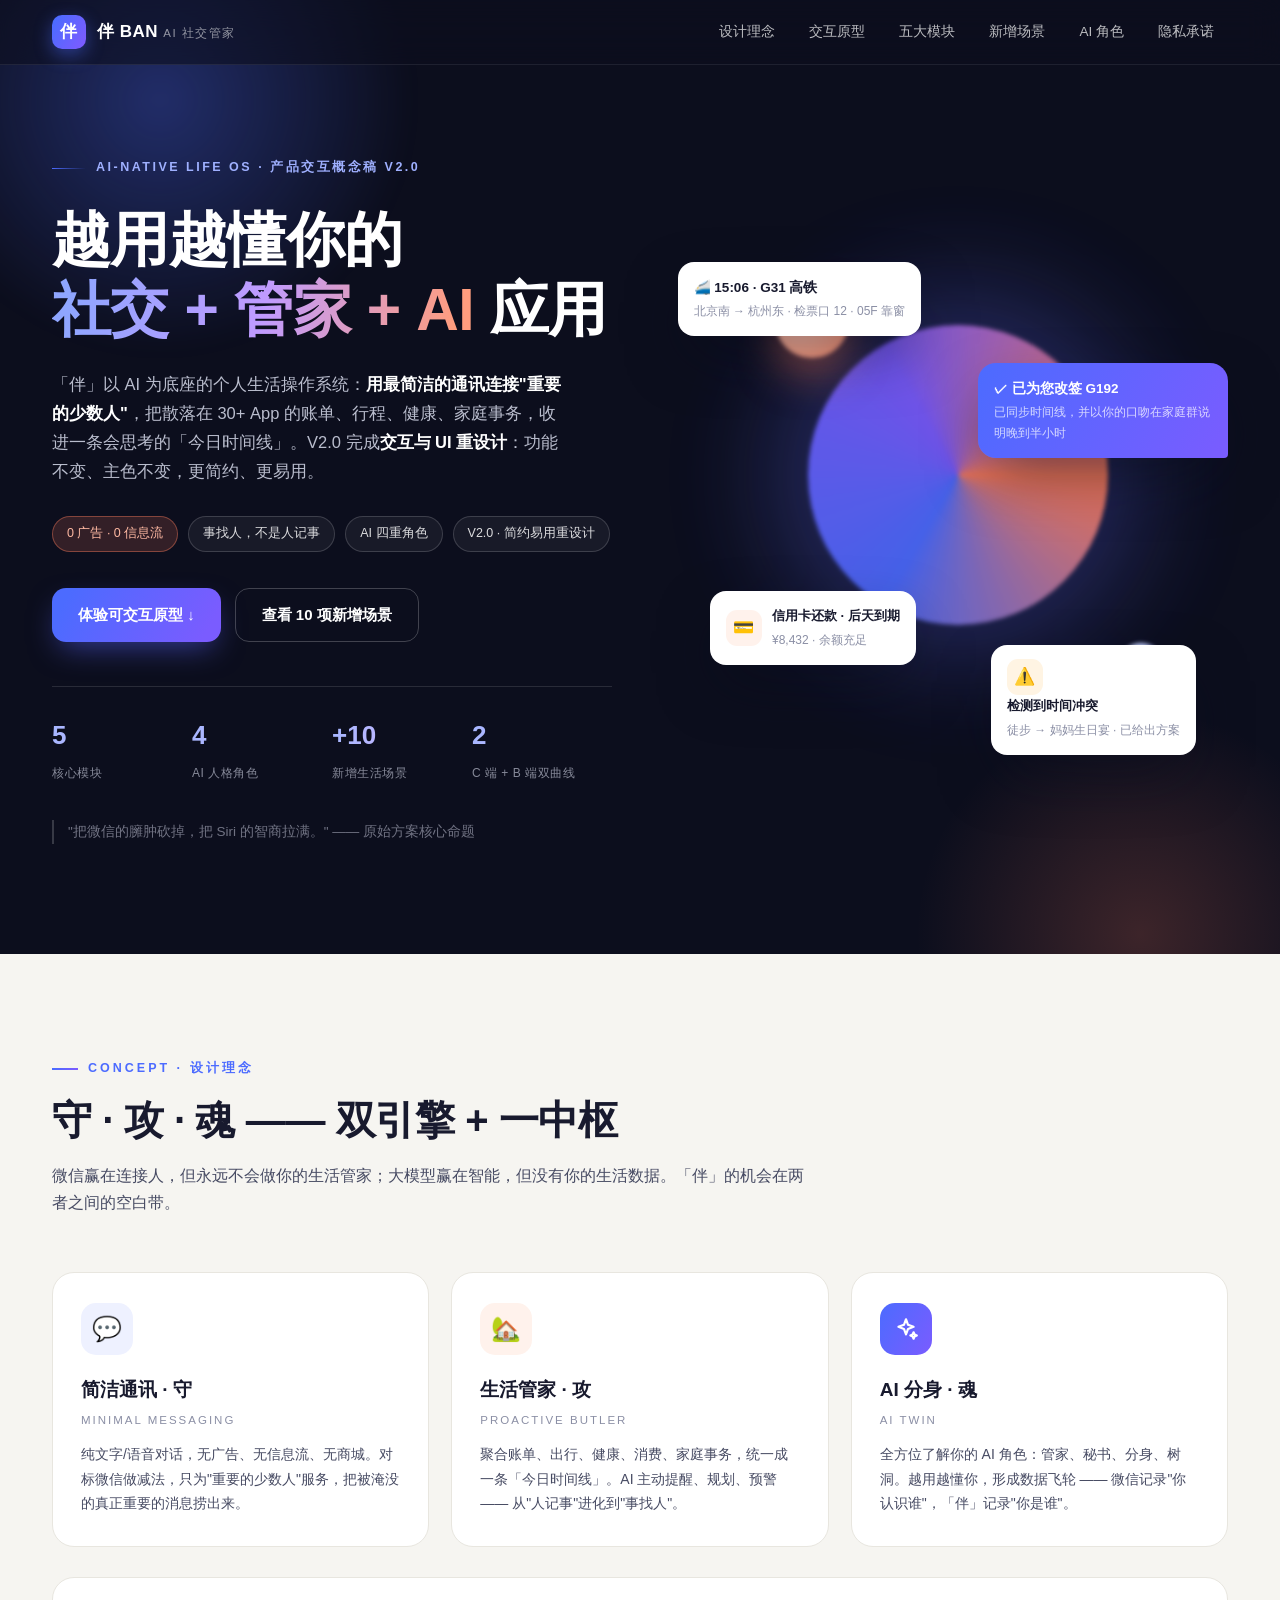
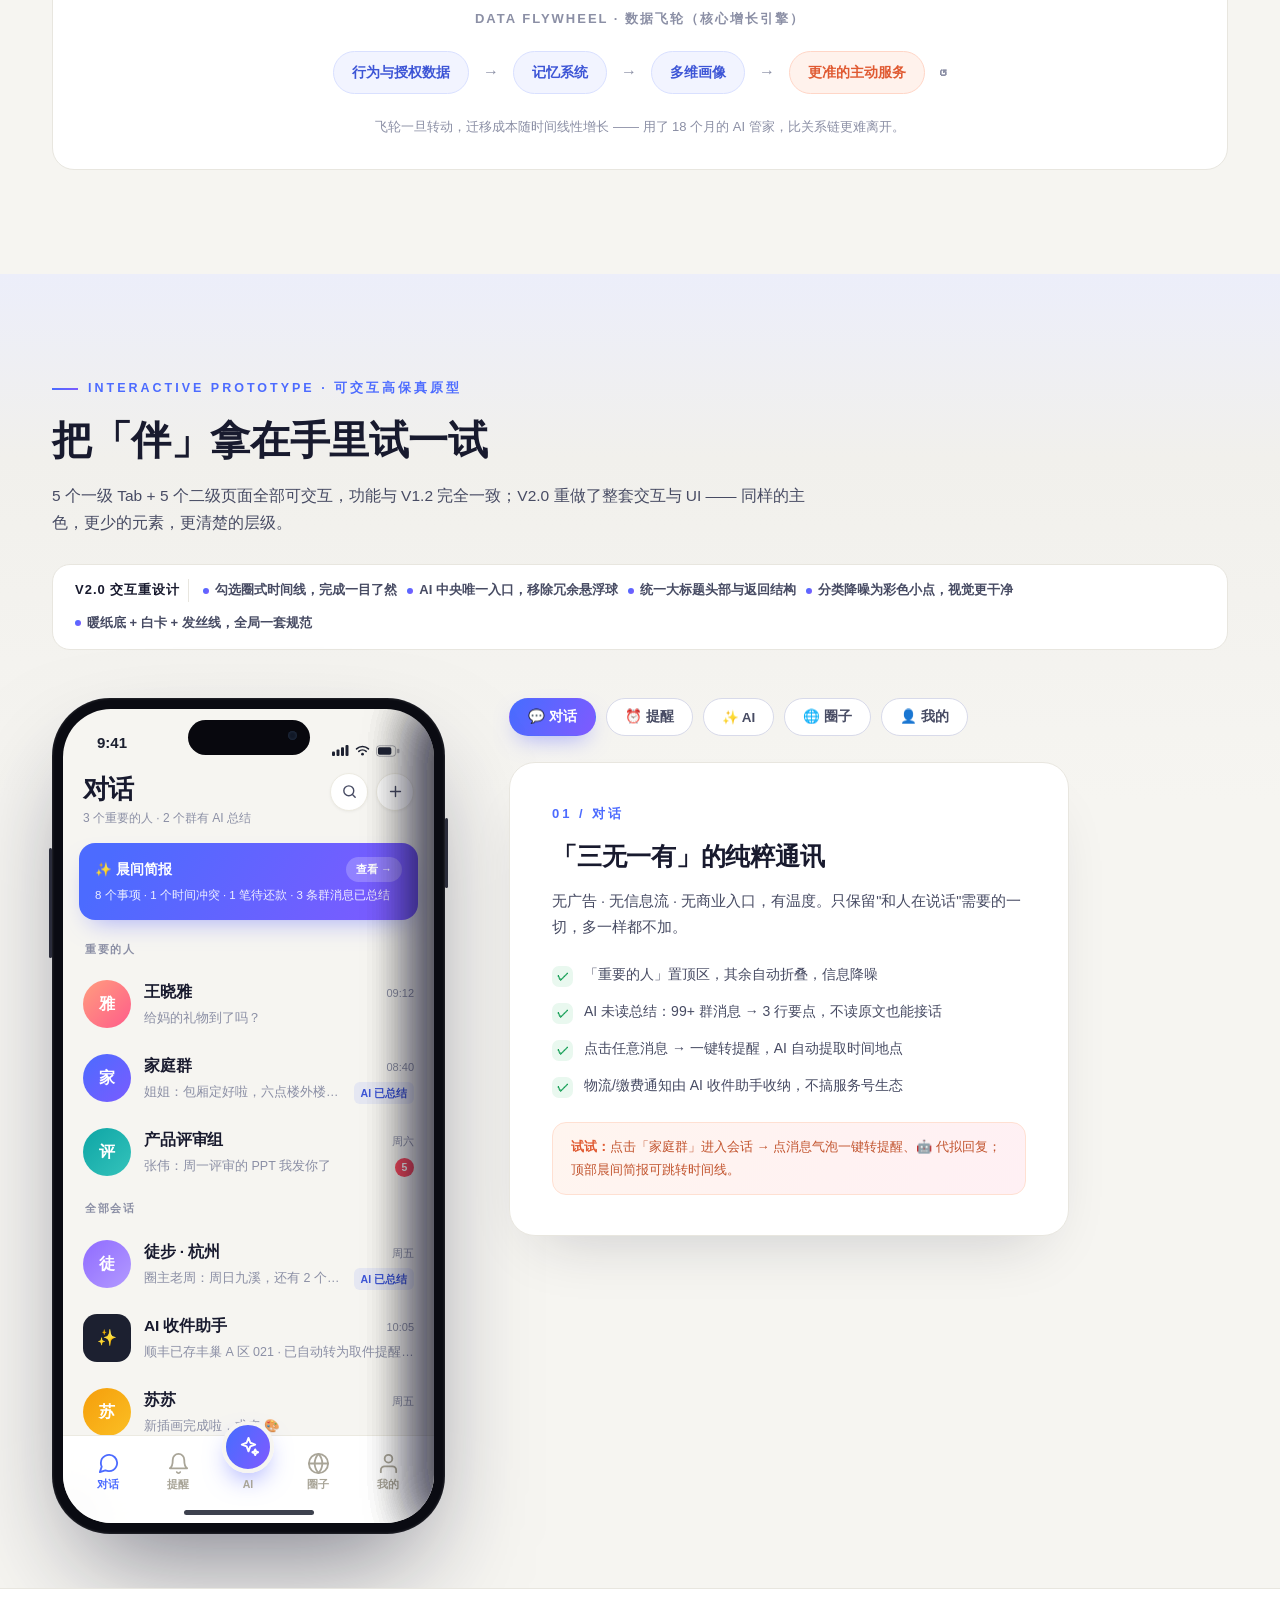
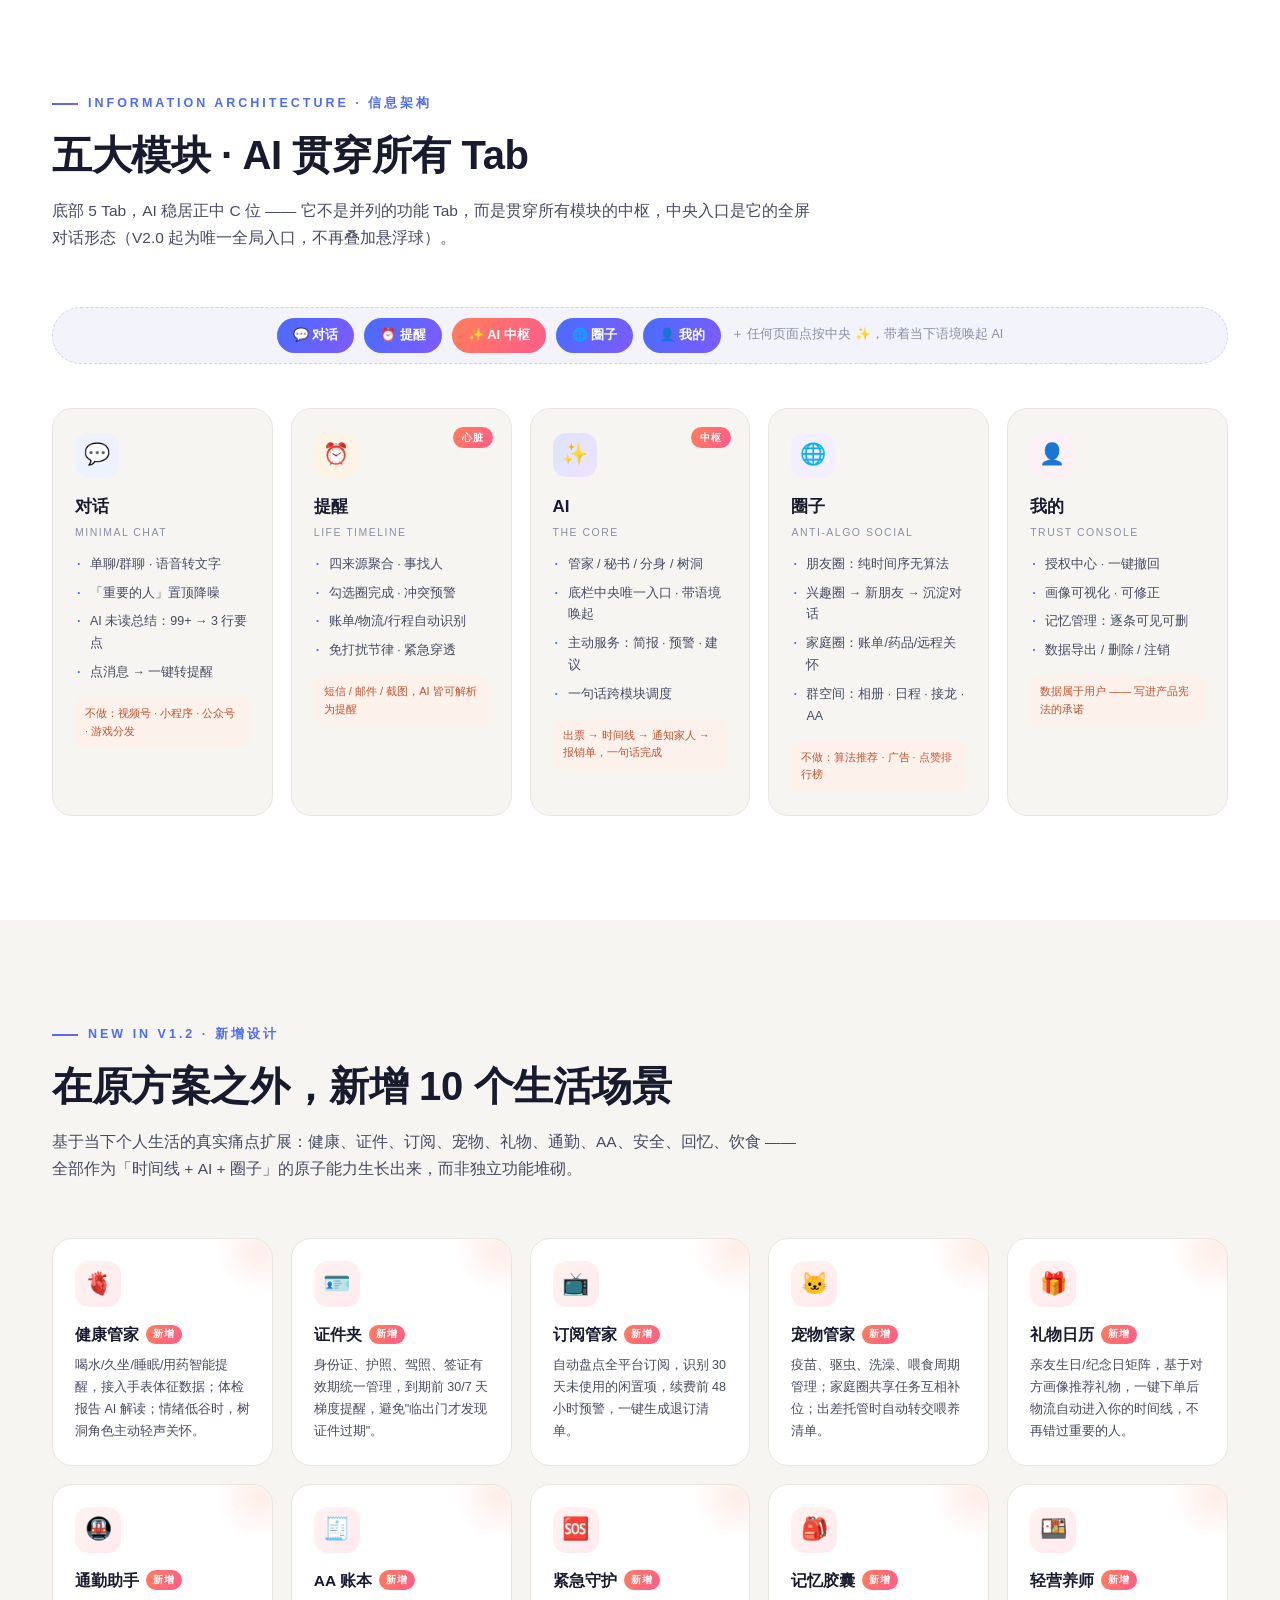
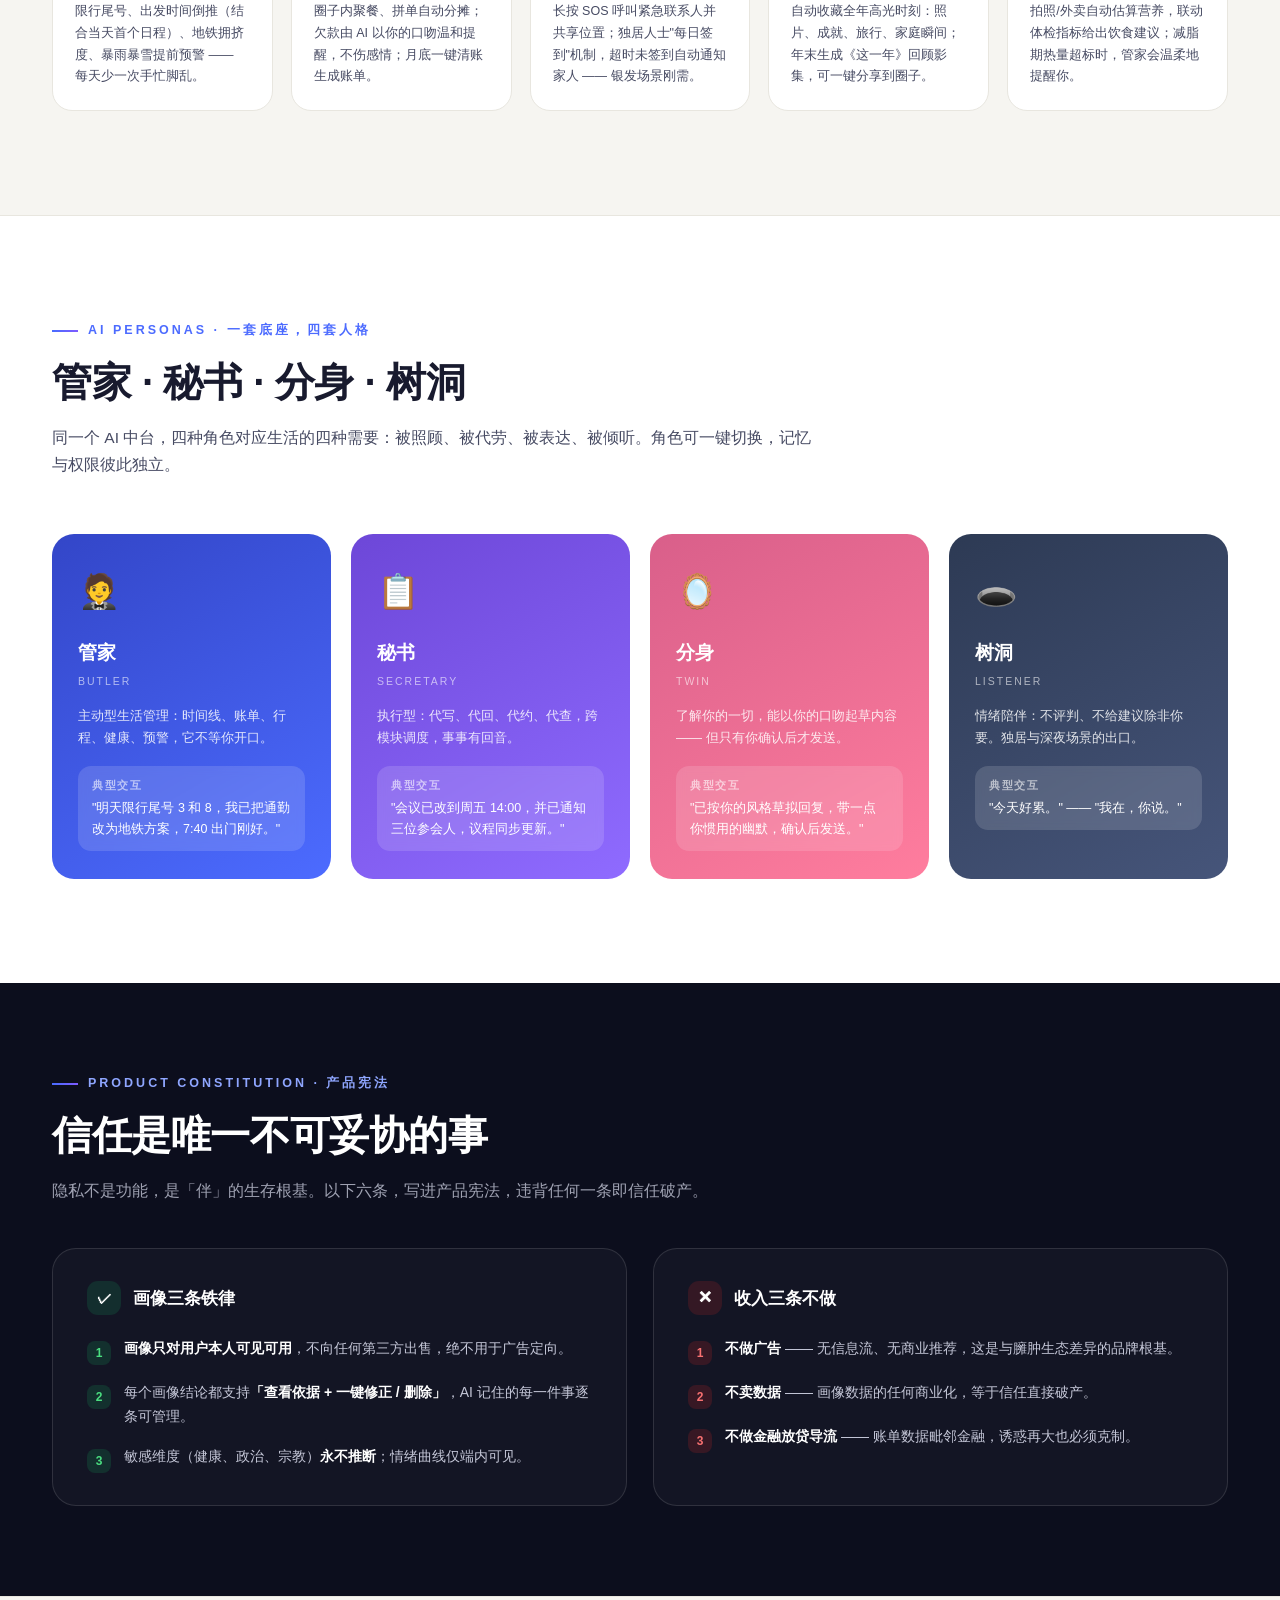
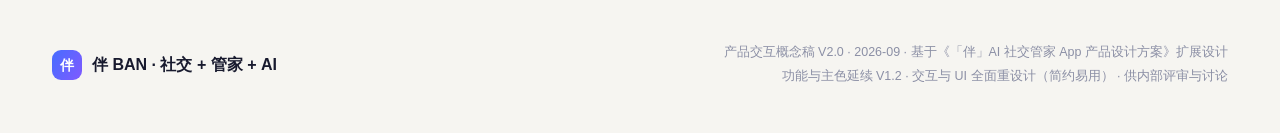
==== commit 46352a79: "feat: update workspace Co-authored-by: traeagent <traeagent@users.noreply.github.com>" ====
--- a/ban-app-design.html
+++ b/ban-app-design.html
@@ -3,7 +3,7 @@
 <head>
 <meta charset="UTF-8">
 <meta name="viewport" content="width=device-width, initial-scale=1.0">
-<title>「伴」BAN · AI 社交管家 — 产品交互概念稿 V1.2</title>
+<title>「伴」BAN · AI 社交管家 — 产品交互概念稿 V2.0</title>
 <link rel="icon" href="data:image/svg+xml,%3Csvg xmlns='http://www.w3.org/2000/svg' viewBox='0 0 64 64'%3E%3Crect width='64' height='64' rx='16' fill='%234c6bff'/%3E%3Ctext x='32' y='44' font-size='34' text-anchor='middle' fill='white' font-family='PingFang SC'%3E伴%3C/text%3E%3C/svg%3E">
 <style>
 /* ============ Tokens ============ */
@@ -11,6 +11,8 @@
   --ink:#181a2e; --ink2:#474b63; --ink3:#8b8fa5;
   --brand:#4c6bff; --brand-d:#3a55e8; --violet:#7a5cff; --accent:#ff7d5c;
   --bg:#f6f5f1; --card:#ffffff; --line:#e8e6df;
+  --hair:#eceae1;          /* 手机内暖色发丝线 */
+  --tint:#f2f0e9;          /* 手机内浅暖底 */
   --grad:linear-gradient(120deg,#4c6bff 10%,#7a5cff 90%);
   --grad-warm:linear-gradient(120deg,#ff7d5c,#ff5c8a);
   --shadow-lg:0 30px 70px -20px rgba(24,26,46,.35);
@@ -86,7 +88,7 @@
 /* ============ Sections common ============ */
 section{position:relative}
 .sec{max-width:1240px;margin:0 auto;padding:104px 32px}
-.sec-head{max-width:720px;margin-bottom:56px}
+.sec-head{max-width:760px;margin-bottom:56px}
 .sec-head .kicker{font-size:12.5px;letter-spacing:3px;font-weight:700;color:var(--brand);margin-bottom:14px;display:flex;align-items:center;gap:10px}
 .sec-head .kicker::before{content:"";width:26px;height:2px;background:var(--grad)}
 .sec-head h2{font-size:clamp(28px,3.2vw,40px);font-weight:800;letter-spacing:-.01em;line-height:1.3;margin-bottom:16px}
@@ -137,11 +139,17 @@
 .nswap.fade{opacity:0;transform:translateY(8px)}
 @media(max-width:1120px){.proto-grid{grid-template-columns:1fr;justify-items:center}.note{position:static;max-width:430px;width:100%}}
 
-/* ============ Phone ============ */
+/* V2.0 重设计说明条 */
+.rd-strip{display:flex;flex-wrap:wrap;gap:10px;align-items:center;margin:-28px 0 48px;padding:14px 22px;background:#fff;border:1px solid var(--line);border-radius:18px;font-size:13px;color:var(--ink2)}
+.rd-strip .rt{font-weight:800;color:var(--ink);letter-spacing:1px;padding-right:8px;border-right:1px solid var(--line);margin-right:4px}
+.rd-strip span.i{display:inline-flex;align-items:center;gap:6px;font-weight:600}
+.rd-strip span.i::before{content:"";width:6px;height:6px;border-radius:50%;background:var(--grad)}
+
+/* ============ Phone（V2.0 简约版） ============ */
 .phone{width:393px;height:836px;background:#0a0b12;border-radius:58px;padding:11px;box-shadow:0 50px 110px -30px rgba(20,22,50,.55),0 0 0 1.5px rgba(255,255,255,.12),inset 0 0 3px rgba(255,255,255,.22);position:relative;flex-shrink:0}
 .phone::after{content:"";position:absolute;right:-3px;top:120px;width:3px;height:70px;background:#2a2c3a;border-radius:2px}
 .phone::before{content:"";position:absolute;left:-3px;top:150px;width:3px;height:110px;background:#2a2c3a;border-radius:2px}
-.pscreen{position:relative;width:100%;height:100%;border-radius:48px;overflow:hidden;background:#f4f5fa}
+.pscreen{position:relative;width:100%;height:100%;border-radius:48px;overflow:hidden;background:var(--bg)}
 .island{position:absolute;top:11px;left:50%;transform:translateX(-50%);width:122px;height:35px;background:#08080e;border-radius:21px;z-index:90}
 .island::after{content:"";position:absolute;right:13px;top:11.5px;width:9px;height:9px;border-radius:50%;background:#111827;box-shadow:inset 0 0 2px 1px #1e293b}
 .sbar{position:absolute;top:0;left:0;right:0;height:56px;display:flex;justify-content:space-between;align-items:flex-end;padding:0 34px 8px;z-index:80;font-size:15px;font-weight:700;color:#1c2030;pointer-events:none}
@@ -151,299 +159,305 @@
 .scr{position:absolute;inset:0;opacity:0;transform:translateX(18px);pointer-events:none;transition:opacity .32s ease,transform .32s ease;z-index:10}
 .scr.active{opacity:1;transform:none;pointer-events:auto;z-index:20}
 .scr-in{display:flex;flex-direction:column;height:100%}
-.app-head{padding:66px 20px 10px;flex-shrink:0}
-.app-head .ttl-row{display:flex;align-items:center;justify-content:space-between}
-.app-head h4{font-size:22px;font-weight:800;letter-spacing:-.01em}
-.app-head .hicons{display:flex;gap:8px}
-.hbtn{width:36px;height:36px;border-radius:12px;background:#fff;display:grid;place-items:center;color:var(--ink2);box-shadow:0 1px 4px rgba(20,24,50,.08)}
-.scroll{flex:1;overflow-y:auto;overscroll-behavior:contain;padding-bottom:112px}
+
+/* 大标题头（V2.0：统一头部结构） */
+.app-head{padding:64px 20px 6px;flex-shrink:0}
+.app-head .ttl-row{display:flex;align-items:flex-start;justify-content:space-between;gap:10px}
+.app-head h4{font-size:26px;font-weight:800;letter-spacing:-.02em;line-height:1.25}
+.app-head .hsub{font-size:12px;color:var(--ink3);margin-top:3px}
+.hbtn{width:38px;height:38px;border-radius:50%;background:#fff;border:1px solid var(--hair);display:grid;place-items:center;color:var(--ink2);box-shadow:0 1px 3px rgba(24,22,10,.05);transition:.15s}
+.hbtn:active{transform:scale(.92)}
+.scroll{flex:1;overflow-y:auto;overscroll-behavior:contain;padding-bottom:116px}
 .scroll::-webkit-scrollbar{display:none}
 
-/* tab bar */
-.tabbar{position:absolute;left:0;right:0;bottom:0;height:92px;background:rgba(255,255,255,.9);backdrop-filter:blur(18px);-webkit-backdrop-filter:blur(18px);border-top:.5px solid #e7e9f2;display:flex;padding:8px 8px 22px;z-index:70}
-.tb{flex:1;display:flex;flex-direction:column;align-items:center;gap:3px;color:#9aa0b4;font-size:10.5px;font-weight:600;padding-top:7px;border-radius:14px;transition:.2s}
+/* 底部导航（V2.0：AI 中央唯一入口） */
+.tabbar{position:absolute;left:0;right:0;bottom:0;height:88px;background:rgba(255,255,255,.94);backdrop-filter:blur(18px);-webkit-backdrop-filter:blur(18px);border-top:1px solid var(--hair);display:flex;padding:6px 10px 20px;z-index:70}
+.tb{flex:1;display:flex;flex-direction:column;align-items:center;justify-content:center;gap:3px;color:#a9a598;font-size:10.5px;font-weight:600;transition:.2s}
 .tb svg{width:23px;height:23px}
 .tb.on{color:var(--brand)}
-.tb.ai-tab .aib{width:34px;height:34px;margin-top:-16px;border-radius:50%;background:var(--grad);display:grid;place-items:center;color:#fff;box-shadow:0 10px 22px -6px rgba(96,108,255,.65);transition:.25s}
-.tb.ai-tab.on .aib{transform:scale(1.1) rotate(-8deg)}
+.tb.ai-tab{position:relative}
+.tb.ai-tab .aib{width:52px;height:52px;margin-top:-34px;border-radius:50%;background:var(--grad);display:grid;place-items:center;color:#fff;box-shadow:0 12px 26px -8px rgba(96,108,255,.65);transition:.25s;border:4px solid var(--bg)}
+.tb.ai-tab.on .aib{transform:scale(1.08)}
+.tb.ai-tab span.lb{margin-top:2px}
 .homebar{position:absolute;bottom:8px;left:50%;transform:translateX(-50%);width:130px;height:5px;border-radius:99px;background:#1c2030;opacity:.85;z-index:95}
 
 /* toast */
-#ptoast{position:absolute;left:50%;bottom:116px;transform:translate(-50%,14px);background:rgba(23,25,44,.92);color:#fff;font-size:12.5px;padding:10px 18px;border-radius:99px;opacity:0;pointer-events:none;transition:.3s;z-index:99;max-width:82%;text-align:center}
+#ptoast{position:absolute;left:50%;bottom:118px;transform:translate(-50%,14px);background:rgba(23,25,44,.92);color:#fff;font-size:12.5px;padding:10px 18px;border-radius:99px;opacity:0;pointer-events:none;transition:.3s;z-index:99;max-width:82%;text-align:center}
 #ptoast.show{opacity:1;transform:translate(-50%,0)}
 
-/* ============ Chat screen ============ */
-.brief{margin:6px 16px 14px;border-radius:18px;padding:15px 17px;background:linear-gradient(120deg,#4c6bff,#7a5cff);color:#fff;box-shadow:0 14px 30px -12px rgba(90,100,255,.55);cursor:pointer;transition:.25s}
-.brief:hover{transform:translateY(-2px)}
-.brief .bt{display:flex;align-items:center;gap:8px;font-weight:700;font-size:14px;margin-bottom:3px}
-.brief .bs{font-size:12px;opacity:.88}
-.brief .go{float:right;font-size:12px;background:rgba(255,255,255,.2);padding:3px 10px;border-radius:99px;margin-top:-24px}
-.pinned-label{padding:2px 20px 8px;font-size:11.5px;color:var(--ink3);font-weight:700;letter-spacing:1px}
-.crow{display:flex;gap:12px;padding:10px 18px;align-items:center;transition:.2s;cursor:pointer}
-.crow:hover{background:#eef0f8}
-.crow .av{width:47px;height:47px;border-radius:15px;display:grid;place-items:center;color:#fff;font-size:16px;font-weight:700;flex-shrink:0}
+/* ============ 对话（V2.0） ============ */
+.brief{margin:8px 16px 16px;border-radius:16px;padding:14px 16px;background:var(--grad);color:#fff;box-shadow:0 12px 26px -12px rgba(90,100,255,.55);cursor:pointer;transition:.2s}
+.brief:active{transform:scale(.98)}
+.brief .bt{display:flex;align-items:center;gap:8px;font-weight:700;font-size:13.5px}
+.brief .bt .go{margin-left:auto;font-size:11px;background:rgba(255,255,255,.22);padding:3px 10px;border-radius:99px;font-weight:600}
+.brief .bs{font-size:11.5px;opacity:.9;margin-top:3px}
+.sec-label{padding:4px 22px 8px;font-size:11px;color:var(--ink3);font-weight:700;letter-spacing:1.5px}
+.crow{display:flex;gap:13px;padding:11px 20px;align-items:center;transition:.15s;cursor:pointer}
+.crow:active{background:#efede5}
+.crow .av{width:48px;height:48px;border-radius:50%;display:grid;place-items:center;color:#fff;font-size:16px;font-weight:700;flex-shrink:0}
 .crow .mid{flex:1;min-width:0}
 .crow .r1{display:flex;justify-content:space-between;align-items:baseline}
-.crow .nm{font-weight:700;font-size:15px}
+.crow .nm{font-weight:700;font-size:15.5px;letter-spacing:-.01em}
 .crow .tm{font-size:11px;color:var(--ink3)}
-.crow .r2{display:flex;justify-content:space-between;align-items:center;gap:8px;margin-top:2px}
+.crow .r2{display:flex;justify-content:space-between;align-items:center;gap:8px;margin-top:3px}
 .crow .pv{font-size:12.5px;color:var(--ink3);white-space:nowrap;overflow:hidden;text-overflow:ellipsis}
-.crow .badge{min-width:18px;height:18px;padding:0 5px;border-radius:99px;background:#fa4b5e;color:#fff;font-size:10.5px;font-weight:700;display:grid;place-items:center;flex-shrink:0}
-.ai-chip{font-size:10.5px;color:#3d55d6;background:#e9edff;border-radius:6px;padding:1px 7px;font-weight:600;flex-shrink:0}
-.ai-chip.done{color:#0e9f6e;background:#e3f7ee}
-.svc .av{border-radius:12px}
-.fab{position:absolute;right:16px;bottom:108px;width:54px;height:54px;border-radius:50%;background:var(--grad);color:#fff;display:grid;place-items:center;box-shadow:0 16px 34px -8px rgba(96,108,255,.7);z-index:60;transition:.25s}
-.fab:hover{transform:scale(1.07)}
-
-/* ============ Timeline screen ============ */
-.date-row{display:flex;align-items:center;gap:12px;padding:2px 20px 12px}
-.date-row .dt{font-size:12.5px;color:var(--ink3);font-weight:600;border:1px solid #e3e5ef;background:#fff;border-radius:99px;padding:4px 12px}
-.chips-x{display:flex;gap:8px;overflow-x:auto;padding:0 20px 14px;scrollbar-width:none}
+.crow .badge{min-width:19px;height:19px;padding:0 6px;border-radius:99px;background:#fa4b5e;color:#fff;font-size:10.5px;font-weight:700;display:grid;place-items:center;flex-shrink:0}
+.ai-chip{font-size:10.5px;color:#3d55d6;background:rgba(76,107,255,.1);border-radius:6px;padding:2px 7px;font-weight:600;flex-shrink:0}
+.svc .av{border-radius:14px}
+
+/* ============ 时间线（V2.0：勾选圈 + 时间 + 卡片） ============ */
+.date-pill{display:inline-flex;align-items:center;gap:8px;font-size:12px;color:var(--ink2);font-weight:600;border:1px solid var(--hair);background:#fff;border-radius:99px;padding:5px 13px;margin-top:10px}
+.chips-x{display:flex;gap:8px;overflow-x:auto;padding:10px 20px 12px;scrollbar-width:none}
 .chips-x::-webkit-scrollbar{display:none}
-.fchip{flex-shrink:0;padding:6px 14px;border-radius:99px;background:#fff;border:1px solid #e3e5ef;color:var(--ink2);font-size:12.5px;font-weight:600;transition:.2s}
+.fchip{flex-shrink:0;padding:7px 15px;border-radius:99px;background:#fff;border:1px solid var(--hair);color:var(--ink2);font-size:12.5px;font-weight:600;transition:.15s}
+.fchip:active{transform:scale(.95)}
 .fchip.on{background:#1c2030;color:#fff;border-color:#1c2030}
-.tl-list{position:relative;padding:2px 16px 10px}
-.tl-list::before{content:"";position:absolute;left:calc(20px + 46px + 10px + 7px);top:14px;bottom:14px;width:2px;background:linear-gradient(#dfe2ee,#edeff6);border-radius:2px}
-.tl-item{display:grid;grid-template-columns:46px 16px 1fr;gap:0 10px;padding:7px 4px;cursor:pointer}
-.tl-time{font-size:12px;font-weight:800;color:var(--ink2);padding-top:13px;text-align:right}
-.tl-rail{position:relative}
-.tl-dot{position:absolute;left:50%;top:16px;transform:translateX(-50%);width:12px;height:12px;border-radius:50%;background:var(--c,#4c6bff);border:2.5px solid #fff;box-shadow:0 0 0 1.5px var(--c,#4c6bff)}
-.tl-card{background:#fff;border:1px solid #edeff6;border-radius:15px;padding:11px 13px;box-shadow:0 1px 3px rgba(20,24,50,.05);transition:.2s}
-.tl-card:hover{border-color:#d9defa}
-.tl-item.open .tl-card{border-color:#c9d3ff;box-shadow:0 8px 22px -10px rgba(70,90,255,.25)}
+.tl-list{position:relative;padding:2px 0 8px}
+.tl-list::before{content:"";position:absolute;left:25px;top:22px;bottom:26px;width:1.5px;background:#e2dfd4;border-radius:2px}
+.tl-item{display:grid;grid-template-columns:26px 46px 1fr;gap:0 9px;align-items:start;padding:7px 16px 7px 12px;cursor:pointer}
+.tl-check{width:22px;height:22px;border-radius:50%;border:2px solid #c8c4b6;background:#fff;margin:11px auto 0;position:relative;z-index:2;padding:0;transition:.2s;flex-shrink:0}
+.tl-check:active{transform:scale(.85)}
+.tl-item.done .tl-check{background:var(--brand);border-color:var(--brand)}
+.tl-item.done .tl-check::after{content:"✓";position:absolute;inset:0;display:grid;place-items:center;color:#fff;font-size:11px;font-weight:800;line-height:1}
+.tl-time{font-size:12px;font-weight:800;color:var(--ink2);padding-top:11px;letter-spacing:.02em}
+.tl-card{background:#fff;border:1px solid var(--hair);border-radius:16px;padding:11px 13px;transition:.2s;min-width:0}
 .tl-h{display:flex;gap:10px;align-items:flex-start}
-.tl-ico{width:34px;height:34px;border-radius:11px;display:grid;place-items:center;font-size:17px;background:var(--ic,#eef1ff);flex-shrink:0}
-.tl-t{font-size:14px;font-weight:700;line-height:1.35}
+.tl-ico{width:34px;height:34px;border-radius:11px;display:grid;place-items:center;font-size:16px;background:var(--ic,#f1efe7);flex-shrink:0}
+.tl-tw{flex:1;min-width:0}
+.tl-t{font-size:14px;font-weight:700;line-height:1.35;letter-spacing:-.01em}
 .tl-s{font-size:11.5px;color:var(--ink3);margin-top:1px;line-height:1.5}
-.tl-badge{margin-left:auto;flex-shrink:0;font-size:10px;font-weight:700;padding:2px 8px;border-radius:99px;background:#f0f2f8;color:var(--ink3)}
-.tl-chev{margin-left:auto;flex-shrink:0;color:#b6bac9;transition:.3s;align-self:center}
+.tl-cat{margin-left:auto;flex-shrink:0;display:inline-flex;align-items:center;gap:4px;font-size:10px;font-weight:700;color:var(--cc,#8b8fa5);padding-top:3px}
+.tl-cat::before{content:"";width:5px;height:5px;border-radius:50%;background:var(--cc,#b6b2a4)}
+.next-pill{flex-shrink:0;font-size:10px;font-weight:800;color:var(--brand);background:rgba(76,107,255,.1);border-radius:99px;padding:2px 8px;margin-top:1px}
+.tl-chev{margin-left:2px;flex-shrink:0;color:#bcb8aa;transition:.3s;align-self:center}
 .tl-item.open .tl-chev{transform:rotate(180deg)}
 .tl-more{max-height:0;overflow:hidden;transition:max-height .38s ease}
-.tl-item.open .tl-more{max-height:240px}
-.tl-detail{margin-top:10px;padding:10px 12px;background:#f7f8fd;border-radius:11px;font-size:12px;color:var(--ink2);line-height:1.8}
+.tl-item.open .tl-more{max-height:260px}
+.tl-detail{margin-top:10px;padding:10px 12px;background:var(--tint);border-radius:11px;font-size:12px;color:var(--ink2);line-height:1.8}
 .tl-detail b{color:var(--ink)}
 .tl-acts{display:flex;gap:8px;margin-top:10px;flex-wrap:wrap}
-.tl-act{font-size:12px;font-weight:700;padding:7px 14px;border-radius:99px;background:#eef1ff;color:#3d55d6;transition:.2s}
-.tl-act.plain{background:#f2f3f9;color:var(--ink2)}
-.tl-act:active{transform:scale(.95)}
-.tl-item.done .tl-time{color:#c3c7d4}
-.tl-item.done .tl-t{color:var(--ink3);text-decoration:line-through;text-decoration-color:#c9cddc}
-.tl-item.done .tl-ico{filter:grayscale(1);opacity:.55}
-.done-pill{margin-left:auto;font-size:10px;font-weight:700;color:#0e9f6e;background:#e3f7ee;padding:2px 8px;border-radius:99px}
-.tl-item.warnx .tl-card{background:#fff8f5;border-color:#ffddd0}
-.tl-item.warnx .tl-ico{background:#ffe9df;animation:pulse 2s infinite}
-@keyframes pulse{0%,100%{box-shadow:0 0 0 0 rgba(255,125,92,.35)}50%{box-shadow:0 0 0 7px rgba(255,125,92,0)}}
-.tl-foot{text-align:center;padding:6px 0 2px}
-.tl-add{font-size:13px;font-weight:700;color:var(--brand);background:#eef1ff;border-radius:99px;padding:9px 22px}
-
-/* ============ Circles screen ============ */
-.seg{display:flex;background:#eaecf4;border-radius:13px;padding:3px;margin:2px 16px 14px}
-.seg button{flex:1;border-radius:10px;padding:7px 0;font-size:13px;color:var(--ink3);font-weight:600;transition:.2s}
-.seg button.on{background:#fff;color:var(--ink);box-shadow:0 2px 6px rgba(20,24,50,.1)}
+.tl-act{font-size:12px;font-weight:700;padding:8px 15px;border-radius:99px;background:rgba(76,107,255,.09);color:var(--brand);transition:.15s}
+.tl-act.plain{background:var(--tint);color:var(--ink2)}
+.tl-act:active{transform:scale(.94)}
+.tl-item.done .tl-time{color:#c0bcb0}
+.tl-item.done .tl-t{color:var(--ink3);text-decoration:line-through;text-decoration-color:#c9c5b8}
+.tl-item.done .tl-s{color:#c0bcb0}
+.tl-item.done .tl-ico{filter:grayscale(1);opacity:.5}
+.tl-item.warnx .tl-card{background:#fff8f4;border-color:#ffd8c6}
+.tl-item.warnx .tl-t{color:#c2542e}
+.tl-foot{padding:10px 16px 4px}
+.tl-add{width:100%;padding:13px 0;border-radius:16px;border:1.5px dashed #c9c5b6;background:transparent;color:var(--ink2);font-size:13.5px;font-weight:700;transition:.15s}
+.tl-add:active{transform:scale(.98);border-color:var(--brand);color:var(--brand)}
+
+/* ============ 圈子（V2.0） ============ */
+.seg{display:flex;background:var(--tint);border-radius:13px;padding:3px;margin:6px 16px 14px}
+.seg button{flex:1;border-radius:10px;padding:8px 0;font-size:13px;font-weight:600;color:var(--ink3);transition:.2s}
+.seg button.on{background:#fff;color:var(--ink);box-shadow:0 2px 6px rgba(24,22,10,.08)}
 .cview{display:none}
 .cview.on{display:block;animation:cvIn .3s ease}
 @keyframes cvIn{from{opacity:0;transform:translateY(8px)}to{opacity:1;transform:none}}
-.note-pill{margin:0 16px 12px;font-size:11px;color:#7d82a0;background:#eef0f8;border-radius:99px;padding:5px 13px;display:inline-flex;gap:6px;align-items:center}
-.acard{background:#fff;border-radius:17px;border:1px solid #edeff6;margin:0 16px 13px;padding:15px;box-shadow:0 1px 3px rgba(20,24,50,.05)}
-.post-h{display:flex;gap:10px;align-items:center;margin-bottom:10px}
-.post-h .av{width:40px;height:40px;border-radius:13px}
+.note-pill{margin:0 16px 12px;font-size:11px;color:#7d7a6d;background:var(--tint);border-radius:99px;padding:6px 13px;display:inline-flex;gap:6px;align-items:center}
+.acard{background:#fff;border:1px solid var(--hair);border-radius:18px;margin:0 16px 14px;padding:16px}
+.post-h{display:flex;gap:11px;align-items:center;margin-bottom:11px}
+.post-h .av{width:40px;height:40px;border-radius:50%;display:grid;place-items:center;color:#fff;font-weight:700}
 .post-h .nm{font-size:14px;font-weight:700}
 .post-h .tm{font-size:11px;color:var(--ink3)}
-.post-txt{font-size:13.5px;color:#2a2e42;line-height:1.7;margin-bottom:10px}
-.post-img{border-radius:13px;overflow:hidden;aspect-ratio:4/2.6;background:linear-gradient(120deg,#dfe6ff,#f2e5ff)}
+.post-txt{font-size:13.5px;color:#2a2e42;line-height:1.7;margin-bottom:11px}
+.post-img{border-radius:14px;overflow:hidden;aspect-ratio:4/2.6;background:linear-gradient(120deg,#dfe6ff,#f2e5ff)}
 .post-img img{width:100%;height:100%;object-fit:cover}
-.post-acts{display:flex;gap:20px;margin-top:10px;font-size:12px;color:var(--ink3)}
+.post-acts{display:flex;gap:22px;margin-top:12px;font-size:12px;color:var(--ink3)}
 .post-acts span{cursor:pointer}
 .post-acts span:hover{color:var(--brand)}
-.circ-card{border-radius:17px;overflow:hidden;border:1px solid #edeff6;margin:0 16px 13px;background:#fff;box-shadow:0 1px 3px rgba(20,24,50,.05)}
+.circ-card{border-radius:18px;overflow:hidden;border:1px solid var(--hair);margin:0 16px 14px;background:#fff}
 .circ-cover{height:110px;background:linear-gradient(120deg,#cfe0ff,#e6dcff);position:relative}
 .circ-cover img{width:100%;height:100%;object-fit:cover}
 .circ-cover .cnt{position:absolute;left:12px;bottom:10px;background:rgba(12,14,30,.55);backdrop-filter:blur(6px);color:#fff;font-size:11px;border-radius:99px;padding:3px 10px}
-.circ-bd{padding:13px 15px}
-.circ-bd .nm{font-weight:800;font-size:15px}
-.circ-bd .info{font-size:12px;color:var(--ink3);margin:3px 0 10px;line-height:1.6}
+.circ-bd{padding:14px 16px}
+.circ-bd .nm{font-weight:800;font-size:15.5px}
+.circ-bd .info{font-size:12px;color:var(--ink3);margin:4px 0 12px;line-height:1.6}
 .reco-row{display:flex;gap:11px;overflow-x:auto;padding:2px 16px 8px;scrollbar-width:none}
 .reco-row::-webkit-scrollbar{display:none}
-.reco{flex-shrink:0;width:128px;background:#fff;border:1px solid #edeff6;border-radius:15px;overflow:hidden}
+.reco{flex-shrink:0;width:128px;background:#fff;border:1px solid var(--hair);border-radius:16px;overflow:hidden}
 .reco .tile{height:64px;display:grid;place-items:center;font-size:26px}
 .reco .bn{font-size:12.5px;font-weight:700;padding:8px 10px 2px}
 .reco .bm{font-size:10.5px;color:var(--ink3);padding:0 10px 9px}
-.reco .join{margin:0 10px 10px;font-size:11.5px;font-weight:700;color:var(--brand);background:#eef1ff;border-radius:99px;padding:5px 0;text-align:center}
-.reco .join:hover{background:#dde4ff}
-.fam-row{display:flex;gap:11px;align-items:center;padding:9px 0;border-bottom:1px dashed #eceef5}
+.reco .join{margin:0 10px 10px;font-size:11.5px;font-weight:700;color:var(--brand);background:rgba(76,107,255,.09);border-radius:99px;padding:6px 0;text-align:center}
+.reco .join:hover{background:rgba(76,107,255,.16)}
+.fam-row{display:flex;gap:11px;align-items:center;padding:10px 0;border-bottom:1px solid #f2f0e9}
 .fam-row:last-child{border-bottom:none}
-.fam-row .fi{width:36px;height:36px;border-radius:11px;display:grid;place-items:center;font-size:16px;background:#f4f6fc;flex-shrink:0}
+.fam-row .fi{width:36px;height:36px;border-radius:12px;display:grid;place-items:center;font-size:16px;background:var(--tint);flex-shrink:0}
 .fam-row .ft{font-size:13px;font-weight:600}
 .fam-row .fs{font-size:11px;color:var(--ink3)}
-.fam-row .st{margin-left:auto;font-size:11px;font-weight:700}
+.fam-row .st{margin-left:auto;font-size:11px;font-weight:700;flex-shrink:0}
 .st.ok{color:#0e9f6e}.st.wait{color:#d97706}.st.go{color:var(--brand);cursor:pointer}
 
-/* ============ Me screen ============ */
-.me-banner{margin:4px 16px 14px;border-radius:20px;padding:20px;background:linear-gradient(125deg,#232642,#3a3f6e 55%,#4c5ba8);color:#fff;position:relative;overflow:hidden}
+/* ============ AI（V2.0） ============ */
+.ai-top{padding:64px 20px 10px;flex-shrink:0}
+.ai-top .id{display:flex;align-items:center;gap:12px;margin-bottom:14px}
+.ai-top .face{width:46px;height:46px;border-radius:50%;background:var(--grad);display:grid;place-items:center;color:#fff;box-shadow:0 10px 22px -8px rgba(96,108,255,.7)}
+.ai-top .nm{font-size:18px;font-weight:800;letter-spacing:-.01em}
+.ai-top .sub{font-size:11px;color:var(--ink3)}
+.roles{display:flex;gap:8px;overflow-x:auto;padding-bottom:4px;scrollbar-width:none}
+.roles::-webkit-scrollbar{display:none}
+.role{flex-shrink:0;font-size:12.5px;font-weight:700;padding:8px 16px;border-radius:99px;background:#fff;border:1.5px solid var(--hair);color:var(--ink2);transition:.15s}
+.role.on{background:var(--grad);color:#fff;border-color:transparent;box-shadow:0 8px 18px -6px rgba(96,108,255,.55)}
+.ai-msgs{flex:1;overflow-y:auto;padding:8px 16px;scrollbar-width:none}
+.ai-msgs::-webkit-scrollbar{display:none}
+.msg{display:flex;margin-bottom:14px;animation:msgIn .35s ease}
+@keyframes msgIn{from{opacity:0;transform:translateY(10px)}to{opacity:1;transform:none}}
+.msg .bub{max-width:82%;padding:11px 14px;border-radius:18px;font-size:13.5px;line-height:1.75;white-space:pre-line}
+.msg.ai .bub{background:#fff;border:1px solid var(--hair);border-bottom-left-radius:5px;color:#2a2e42}
+.msg.me{justify-content:flex-end}
+.msg.me .bub{background:linear-gradient(120deg,#4c6bff,#6579ff);color:#fff;border-bottom-right-radius:5px}
+.msg .bub .act-row{display:flex;gap:8px;margin-top:10px;flex-wrap:wrap}
+.bub-btn{font-size:12px;font-weight:700;color:var(--brand);background:rgba(76,107,255,.09);border-radius:99px;padding:6px 14px}
+.syspill{text-align:center;font-size:11px;color:#8d8a7d;margin:10px 0}
+.syspill span{background:var(--tint);padding:4px 13px;border-radius:99px}
+.typing{display:inline-flex;gap:4px;padding:4px 2px}
+.typing i{width:6px;height:6px;border-radius:50%;background:#a9a598;animation:tp 1s infinite}
+.typing i:nth-child(2){animation-delay:.18s}.typing i:nth-child(3){animation-delay:.36s}
+@keyframes tp{0%,100%{transform:translateY(0);opacity:.5}50%{transform:translateY(-4px);opacity:1}}
+.qchips{display:flex;gap:8px;overflow-x:auto;padding:0 16px 10px;scrollbar-width:none;flex-shrink:0}
+.qchips::-webkit-scrollbar{display:none}
+.qchip{flex-shrink:0;font-size:12px;font-weight:600;color:var(--brand);background:rgba(76,107,255,.09);border:1px solid rgba(76,107,255,.14);border-radius:99px;padding:8px 15px;transition:.15s}
+.qchip:active{transform:scale(.95)}
+.ai-input{flex-shrink:0;padding:8px 16px 106px;display:flex;gap:8px;align-items:center}
+.mic{width:40px;height:40px;border-radius:50%;background:#fff;border:1px solid var(--hair);display:grid;place-items:center;color:var(--ink2);flex-shrink:0}
+.ai-input input{flex:1;height:44px;border-radius:99px;border:1.5px solid var(--hair);background:#fff;padding:0 17px;font-size:13.5px;font-family:inherit;outline:none;color:var(--ink);transition:.2s}
+.ai-input input:focus{border-color:#b9c6ff}
+.send{width:44px;height:44px;border-radius:50%;background:var(--grad);color:#fff;display:grid;place-items:center;flex-shrink:0;box-shadow:0 8px 18px -6px rgba(96,108,255,.6);transition:.15s}
+.send:active{transform:scale(.9)}
+
+/* ============ 我的（V2.0） ============ */
+.me-banner{margin:6px 16px 16px;border-radius:20px;padding:20px;background:linear-gradient(125deg,#232642,#3a3f6e 55%,#4c5ba8);color:#fff;position:relative;overflow:hidden}
 .me-banner::after{content:"伴";position:absolute;right:6px;top:-26px;font-size:110px;font-weight:800;opacity:.07;font-family:serif}
 .me-banner .row{display:flex;align-items:center;gap:14px}
-.me-banner .av{width:56px;height:56px;border-radius:18px;background:linear-gradient(135deg,#ff9d7e,#ff5c8a);display:grid;place-items:center;font-size:21px;font-weight:800}
+.me-banner .av{width:56px;height:56px;border-radius:50%;background:linear-gradient(135deg,#ff9d7e,#ff5c8a);display:grid;place-items:center;font-size:21px;font-weight:800}
 .me-banner .nm{font-size:18px;font-weight:800}
 .me-banner .pro{display:inline-flex;align-items:center;gap:5px;font-size:10.5px;font-weight:700;background:linear-gradient(100deg,#ffd88a,#ffb26b);color:#5a3708;border-radius:99px;padding:2.5px 10px;margin-top:4px}
 .me-banner .nums{display:flex;gap:0;margin-top:16px;border-top:1px solid rgba(255,255,255,.14);padding-top:13px}
 .me-banner .nums div{flex:1;font-size:11px;color:rgba(255,255,255,.6)}
 .me-banner .nums b{display:block;color:#fff;font-size:15px}
-.me-sub{padding:0 20px 8px;font-size:11.5px;color:var(--ink3);font-weight:700;letter-spacing:1px}
-.pt-card{background:#fff;border-radius:17px;border:1px solid #edeff6;margin:0 16px 13px;padding:15px;box-shadow:0 1px 3px rgba(20,24,50,.05)}
-.pt-tags{display:flex;flex-wrap:wrap;gap:7px;margin:10px 0 12px}
-.pt-tag{font-size:11.5px;padding:4px 11px;border-radius:99px;background:#f0f2fa;color:var(--ink2);font-weight:600}
+.me-sub{padding:0 22px 8px;font-size:11.5px;color:var(--ink3);font-weight:700;letter-spacing:1px;display:flex;justify-content:space-between;align-items:center}
+.me-sub .lk{color:var(--brand);cursor:pointer;font-size:12px}
+.grp{background:#fff;border:1px solid var(--hair);border-radius:18px;margin:0 16px 14px;overflow:hidden}
+.grp .in{padding:14px 16px}
+.pt-tags{display:flex;flex-wrap:wrap;gap:7px;margin-bottom:12px}
+.pt-tag{font-size:11.5px;padding:5px 12px;border-radius:99px;background:var(--tint);color:var(--ink2);font-weight:600}
 .pt-tag.hi{background:#fff2ec;color:#e05a32}
 .pt-mood{display:flex;align-items:center;gap:12px}
 .pt-mood svg{flex-shrink:0}
 .pt-mood .cap{font-size:11.5px;color:var(--ink3);line-height:1.6}
 .pt-mood .cap b{color:var(--ink);font-size:13px}
-.pt-more{display:flex;justify-content:space-between;align-items:center;margin-top:12px;border-top:1px dashed #eceef5;padding-top:11px;font-size:12.5px;color:var(--ink2)}
+.pt-more{display:flex;justify-content:space-between;align-items:center;margin-top:12px;border-top:1px solid #f2f0e9;padding-top:12px;font-size:12.5px;color:var(--ink2)}
 .pt-more .lk{color:var(--brand);font-weight:700;cursor:pointer}
-.auth-row{display:flex;align-items:center;gap:10px;padding:8px 0}
-.auth-row .ai-ico{width:30px;height:30px;border-radius:10px;display:grid;place-items:center;font-size:14px;background:#f4f6fc}
-.auth-row .an{font-size:13px;font-weight:600;flex:1}
-.auth-row .ok{font-size:11px;color:#0e9f6e;background:#e3f7ee;border-radius:99px;padding:2px 9px;font-weight:700}
-.sub-row{display:flex;align-items:center;gap:11px;padding:10px 0;border-bottom:1px dashed #eceef5}
+.arow-i{display:flex;align-items:center;gap:12px;padding:11px 16px;border-bottom:1px solid #f2f0e9}
+.arow-i:last-child{border-bottom:none}
+.arow-i .ai-ico{width:32px;height:32px;border-radius:11px;display:grid;place-items:center;font-size:15px;background:var(--tint)}
+.arow-i .an{font-size:13.5px;font-weight:600;flex:1}
+.arow-i .ok{font-size:11px;color:#0e9f6e;background:#e9f7ee;border-radius:99px;padding:2px 9px;font-weight:700}
+.sub-row{display:flex;align-items:center;gap:12px;padding:11px 16px;border-bottom:1px solid #f2f0e9}
 .sub-row:last-child{border-bottom:none}
 .sub-row .si{width:36px;height:36px;border-radius:12px;display:grid;place-items:center;font-size:16px;background:#fff4e3;flex-shrink:0}
-.sub-row .st1{font-size:13px;font-weight:700}
+.sub-row .st1{font-size:13.5px;font-weight:700}
 .sub-row .st2{font-size:11px;color:#d97706}
-.sub-row .act{margin-left:auto;font-size:11.5px;font-weight:700;color:#dc2626;background:#fdeaea;border-radius:99px;padding:5px 12px;cursor:pointer}
-.mlist{background:#fff;border-radius:17px;border:1px solid #edeff6;margin:0 16px 13px;overflow:hidden}
-.mrow{display:flex;align-items:center;gap:12px;padding:13px 16px;border-bottom:1px solid #f2f3f8;cursor:pointer;transition:.15s}
+.sub-row .act{margin-left:auto;font-size:11.5px;font-weight:700;color:#dc2626;background:#fdeaea;border-radius:99px;padding:6px 13px;cursor:pointer}
+.mrow{display:flex;align-items:center;gap:12px;padding:12px 16px;border-bottom:1px solid #f2f0e9;cursor:pointer;transition:.15s}
 .mrow:last-child{border-bottom:none}
-.mrow:hover{background:#f8f9fd}
-.mrow .mi{width:32px;height:32px;border-radius:10px;display:grid;place-items:center;font-size:15px;background:#f4f6fc}
+.mrow:active{background:#faf8f2}
+.mrow .mi{width:32px;height:32px;border-radius:11px;display:grid;place-items:center;font-size:15px;background:var(--tint)}
 .mrow .mt{font-size:14px;font-weight:600;flex:1}
 .mrow .mv{font-size:12px;color:var(--ink3)}
-.mrow .ar{color:#c3c7d4}
-.ver{text-align:center;font-size:10.5px;color:#b6bac9;padding:6px 0 0;line-height:1.8}
-
-/* ============ AI screen ============ */
-.ai-top{padding:66px 20px 12px;flex-shrink:0}
-.ai-top .id{display:flex;align-items:center;gap:12px;margin-bottom:12px}
-.ai-top .face{width:46px;height:46px;border-radius:16px;background:var(--grad);display:grid;place-items:center;color:#fff;box-shadow:0 10px 22px -8px rgba(96,108,255,.7)}
-.ai-top .nm{font-size:18px;font-weight:800}
-.ai-top .sub{font-size:11px;color:var(--ink3)}
-.roles{display:flex;gap:7px;overflow-x:auto;padding-bottom:4px;scrollbar-width:none}
-.roles::-webkit-scrollbar{display:none}
-.role{flex-shrink:0;font-size:12.5px;font-weight:700;padding:7px 15px;border-radius:99px;background:#fff;border:1.5px solid #e3e5ef;color:var(--ink2);transition:.2s}
-.role.on{background:var(--grad);color:#fff;border-color:transparent;box-shadow:0 8px 18px -6px rgba(96,108,255,.55)}
-.ai-msgs{flex:1;overflow-y:auto;padding:6px 16px 8px;scrollbar-width:none}
-.ai-msgs::-webkit-scrollbar{display:none}
-.msg{display:flex;margin-bottom:13px;animation:msgIn .35s ease}
-@keyframes msgIn{from{opacity:0;transform:translateY(10px)}to{opacity:1;transform:none}}
-.msg .bub{max-width:82%;padding:11px 14px;border-radius:18px;font-size:13.5px;line-height:1.75;white-space:pre-line}
-.msg.ai .bub{background:#fff;border:1px solid #edeff6;border-bottom-left-radius:6px;box-shadow:0 1px 3px rgba(20,24,50,.05);color:#2a2e42}
-.msg.me{justify-content:flex-end}
-.msg.me .bub{background:linear-gradient(120deg,#4c6bff,#6579ff);color:#fff;border-bottom-right-radius:6px;box-shadow:0 8px 18px -8px rgba(76,107,255,.5)}
-.msg .bub .act-row{display:flex;gap:8px;margin-top:10px;flex-wrap:wrap}
-.bub-btn{font-size:12px;font-weight:700;color:#3d55d6;background:#eef1ff;border-radius:99px;padding:6px 14px}
-.syspill{text-align:center;font-size:11px;color:#8d92aa;margin:10px 0}
-.syspill span{background:#eef0f8;padding:4px 13px;border-radius:99px}
-.typing{display:inline-flex;gap:4px;padding:4px 2px}
-.typing i{width:6px;height:6px;border-radius:50%;background:#a9b0c9;animation:tp 1s infinite}
-.typing i:nth-child(2){animation-delay:.18s}.typing i:nth-child(3){animation-delay:.36s}
-@keyframes tp{0%,100%{transform:translateY(0);opacity:.5}50%{transform:translateY(-4px);opacity:1}}
-.ai-input{flex-shrink:0;padding:10px 16px 108px;display:flex;gap:9px;align-items:center;background:linear-gradient(180deg,rgba(244,245,250,0),#f4f5fa 30%)}
-.mic{width:42px;height:42px;border-radius:50%;background:#fff;border:1px solid #e3e5ef;display:grid;place-items:center;color:var(--brand);flex-shrink:0;box-shadow:0 2px 6px rgba(20,24,50,.06)}
-.ai-input input{flex:1;height:42px;border-radius:99px;border:1.5px solid #e3e5ef;background:#fff;padding:0 17px;font-size:13.5px;font-family:inherit;outline:none;color:var(--ink);transition:.2s}
-.ai-input input:focus{border-color:#b9c6ff}
-.send{width:42px;height:42px;border-radius:50%;background:var(--grad);color:#fff;display:grid;place-items:center;flex-shrink:0;box-shadow:0 8px 18px -6px rgba(96,108,255,.6);transition:.2s}
-.send:active{transform:scale(.9)}
-.qchips{display:flex;gap:8px;overflow-x:auto;padding:0 16px 10px;scrollbar-width:none}
-.qchips::-webkit-scrollbar{display:none}
-.qchip{flex-shrink:0;font-size:12px;font-weight:600;color:#3d55d6;background:#e9edff;border:1px solid #dbe3ff;border-radius:99px;padding:7px 14px;transition:.2s}
-.qchip:hover{background:#dde4ff}
-
-/* ============ Secondary pages（二级页面） ============ */
-.pgpage{position:absolute;inset:0;background:#f4f5fa;z-index:78;transform:translateX(100%);transition:transform .34s cubic-bezier(.32,.72,.28,1);display:flex;flex-direction:column;box-shadow:-18px 0 50px rgba(10,12,30,.25)}
+.mrow .ar{color:#c0bcb0}
+.ver{text-align:center;font-size:10.5px;color:#b6b2a4;padding:6px 0 0;line-height:1.8}
+
+/* ============ 二级页面（V2.0：统一结构） ============ */
+.pgpage{position:absolute;inset:0;background:var(--bg);z-index:78;transform:translateX(100%);transition:transform .34s cubic-bezier(.32,.72,.28,1);display:flex;flex-direction:column;box-shadow:-18px 0 50px rgba(10,12,30,.25)}
 .pgpage.open{transform:none}
-.pg-head{padding:64px 14px 10px;display:flex;align-items:center;gap:9px;flex-shrink:0;background:#fff;border-bottom:1px solid #eef0f6}
-.pg-back{width:34px;height:34px;border-radius:11px;background:#f2f3fa;display:grid;place-items:center;color:var(--ink);flex-shrink:0;transition:.15s}
+.pg-head{padding:60px 16px 10px;display:flex;align-items:center;gap:10px;flex-shrink:0;background:#fff;border-bottom:1px solid var(--hair)}
+.pg-back{width:36px;height:36px;border-radius:50%;background:var(--tint);display:grid;place-items:center;color:var(--ink);flex-shrink:0;transition:.15s}
 .pg-back:active{transform:scale(.9)}
 .pg-head .ttl{flex:1;min-width:0}
-.pg-head h5{font-size:16.5px;font-weight:800;letter-spacing:-.01em}
+.pg-head h5{font-size:17px;font-weight:800;letter-spacing:-.01em}
 .pg-head .sub{font-size:11px;color:var(--ink3)}
-.pg-act{font-size:13px;font-weight:700;color:var(--brand);padding:8px 13px;border-radius:99px;background:#eef1ff;flex-shrink:0}
-.pg-body{flex:1;overflow-y:auto;overscroll-behavior:contain;padding:12px 0 26px;scrollbar-width:none}
+.pg-act{font-size:13px;font-weight:700;color:var(--brand);padding:8px 13px;border-radius:99px;background:rgba(76,107,255,.09);flex-shrink:0}
+.pg-body{flex:1;overflow-y:auto;overscroll-behavior:contain;padding:14px 0 28px;scrollbar-width:none}
 .pg-body::-webkit-scrollbar{display:none}
-.tl-rail{cursor:pointer}
 /* 会话详情页 */
-.sumbar{margin:2px 14px 12px;background:linear-gradient(120deg,#4c6bff,#7a5cff);border-radius:15px;color:#fff;padding:11px 14px;cursor:pointer}
+.sumbar{margin:0 16px 14px;background:var(--grad);border-radius:15px;color:#fff;padding:12px 15px;cursor:pointer}
 .sumbar .st{font-size:12.5px;font-weight:700;display:flex;align-items:center;gap:7px}
 .sumbar .sd{font-size:11px;opacity:.85;margin-top:2px}
 .sd-full{display:none;font-size:12px;line-height:1.8;margin-top:8px;border-top:1px dashed rgba(255,255,255,.35);padding-top:8px}
 .sumbar.open .sd-full{display:block}
-.cmsg{display:flex;gap:9px;margin:0 14px 13px;animation:msgIn .3s ease}
-.cmsg .cav{width:34px;height:34px;border-radius:11px;display:grid;place-items:center;color:#fff;font-size:13px;font-weight:700;flex-shrink:0}
-.cmsg .cb{max-width:74%;background:#fff;border:1px solid #edeff6;border-radius:4px 15px 15px 15px;padding:9px 12px;font-size:13.5px;line-height:1.7;box-shadow:0 1px 3px rgba(20,24,50,.05);cursor:pointer;transition:.15s}
+.cmsg{display:flex;gap:9px;margin:0 16px 13px;animation:msgIn .3s ease}
+.cmsg .cav{width:34px;height:34px;border-radius:50%;display:grid;place-items:center;color:#fff;font-size:13px;font-weight:700;flex-shrink:0}
+.cmsg .cb{max-width:74%;background:#fff;border:1px solid var(--hair);border-radius:4px 16px 16px 16px;padding:10px 13px;font-size:13.5px;line-height:1.7;cursor:pointer;transition:.15s}
 .cmsg .cb:active{transform:scale(.97)}
 .cmsg.me{flex-direction:row-reverse}
-.cmsg.me .cb{background:linear-gradient(120deg,#4c6bff,#6579ff);color:#fff;border:none;border-radius:15px 4px 15px 15px}
+.cmsg.me .cb{background:linear-gradient(120deg,#4c6bff,#6579ff);color:#fff;border:none;border-radius:16px 4px 16px 16px}
 .cmsg .cnm{font-size:10.5px;color:var(--ink3);margin-bottom:3px}
-.cinput{flex-shrink:0;display:flex;gap:8px;padding:9px 14px 26px;background:#fff;border-top:1px solid #eef0f6;align-items:center}
-.cinput .draft{width:38px;height:38px;border-radius:12px;background:#eef1ff;color:#3d55d6;display:grid;place-items:center;font-size:16px;flex-shrink:0;transition:.15s}
+.cinput{flex-shrink:0;display:flex;gap:8px;padding:10px 16px 28px;background:#fff;border-top:1px solid var(--hair);align-items:center}
+.cinput .draft{width:40px;height:40px;border-radius:50%;background:rgba(76,107,255,.09);color:var(--brand);display:grid;place-items:center;font-size:16px;flex-shrink:0;transition:.15s}
 .cinput .draft:active{transform:scale(.9)}
-.cinput input{flex:1;height:38px;border-radius:99px;border:1.5px solid #e3e5ef;background:#fafbfe;padding:0 15px;font-size:13px;font-family:inherit;outline:none}
+.cinput input{flex:1;height:42px;border-radius:99px;border:1.5px solid var(--hair);background:#fff;padding:0 16px;font-size:13px;font-family:inherit;outline:none}
 .cinput input:focus{border-color:#b9c6ff}
-.cinput .csend{width:38px;height:38px;border-radius:12px;background:var(--grad);color:#fff;display:grid;place-items:center;flex-shrink:0}
+.cinput .csend{width:40px;height:40px;border-radius:50%;background:var(--grad);color:#fff;display:grid;place-items:center;flex-shrink:0}
 /* 消息操作面板 */
 .mask{position:absolute;inset:0;background:rgba(15,17,34,.4);z-index:84;opacity:0;pointer-events:none;transition:.28s}
 .mask.show{opacity:1;pointer-events:auto}
-.asheet{position:absolute;left:0;right:0;bottom:0;background:#fff;border-radius:24px 24px 0 0;z-index:85;transform:translateY(105%);transition:transform .32s cubic-bezier(.32,.72,.28,1);padding:10px 0 30px}
+.asheet{position:absolute;left:0;right:0;bottom:0;background:#fff;border-radius:24px 24px 0 0;z-index:85;transform:translateY(105%);transition:transform .32s cubic-bezier(.32,.72,.28,1);padding:10px 0 32px}
 .asheet.open{transform:none}
-.asheet .grip{width:40px;height:4.5px;border-radius:99px;background:#dcdfe9;margin:4px auto 10px}
-.asheet .ctx{margin:0 18px 8px;padding:11px 14px;background:#f6f7fc;border-radius:12px;font-size:12.5px;color:var(--ink2);line-height:1.7}
-.arow{display:flex;align-items:center;gap:13px;padding:13px 22px;font-size:14.5px;font-weight:600;cursor:pointer}
-.arow:hover{background:#f6f7fc}
-.arow .ic{width:34px;height:34px;border-radius:11px;display:grid;place-items:center;font-size:16px;background:#f2f3fa}
+.asheet .grip{width:40px;height:4.5px;border-radius:99px;background:#dcd9cf;margin:4px auto 10px}
+.asheet .ctx{margin:0 18px 8px;padding:11px 14px;background:var(--tint);border-radius:12px;font-size:12.5px;color:var(--ink2);line-height:1.7}
+.arow{display:flex;align-items:center;gap:13px;padding:14px 22px;font-size:14.5px;font-weight:600;cursor:pointer}
+.arow:hover{background:#faf8f2}
+.arow .ic{width:36px;height:36px;border-radius:12px;display:grid;place-items:center;font-size:16px;background:var(--tint)}
 .arow.danger{color:#dc2626}.arow.danger .ic{background:#fdeaea}
 /* 新建提醒页 */
-.parse-card{margin:2px 14px 14px;background:#fff;border:1.5px solid #d9defa;border-radius:16px;padding:15px;box-shadow:0 10px 26px -14px rgba(70,90,255,.3)}
-.parse-card .ph{display:flex;align-items:center;gap:8px;font-size:12px;color:#3d55d6;font-weight:800;letter-spacing:1px;margin-bottom:10px}
-.prow{display:flex;justify-content:space-between;padding:7px 0;border-bottom:1px dashed #eceef5;font-size:13px}
+.nl-input{margin:0 16px 14px;background:#fff;border:1.5px solid var(--hair);border-radius:16px;padding:14px 16px;font-size:14px;line-height:1.7;outline:none;font-family:inherit;width:calc(100% - 32px);color:var(--ink);resize:none}
+.nl-input:focus{border-color:#b9c6ff}
+.parse-card{margin:0 16px 16px;background:#fff;border:1.5px solid #d9defa;border-radius:16px;padding:15px;box-shadow:0 10px 26px -14px rgba(70,90,255,.3)}
+.parse-card .ph{display:flex;align-items:center;gap:8px;font-size:12px;color:var(--brand);font-weight:800;letter-spacing:1px;margin-bottom:10px}
+.prow{display:flex;justify-content:space-between;padding:7px 0;border-bottom:1px dashed #eceae1;font-size:13px}
 .prow:last-child{border-bottom:none}
 .prow .k{color:var(--ink3)}
 .prow .v{font-weight:700}
-.nl-input{margin:0 14px 14px;background:#fff;border:1.5px solid #e3e5ef;border-radius:16px;padding:13px 15px;font-size:14px;line-height:1.7;outline:none;font-family:inherit;width:calc(100% - 28px);color:var(--ink);resize:none}
-.nl-input:focus{border-color:#b9c6ff}
-.flabel{padding:2px 20px 8px;font-size:11.5px;color:var(--ink3);font-weight:700}
+.flabel{padding:2px 22px 8px;font-size:11.5px;color:var(--ink3);font-weight:700;letter-spacing:1px}
 .optrow{display:flex;gap:8px;flex-wrap:wrap;padding:0 20px 14px}
-.ochip{font-size:12.5px;font-weight:600;padding:7px 15px;border-radius:99px;background:#fff;border:1.5px solid #e3e5ef;color:var(--ink2);transition:.15s}
+.ochip{font-size:12.5px;font-weight:600;padding:8px 15px;border-radius:99px;background:#fff;border:1.5px solid var(--hair);color:var(--ink2);transition:.15s}
 .ochip.on{background:#1c2030;color:#fff;border-color:#1c2030}
-.bigcta{display:block;width:calc(100% - 40px);margin:8px 20px 0;padding:14px 0;text-align:center;border-radius:16px;background:var(--grad);color:#fff;font-size:15px;font-weight:700;box-shadow:0 14px 30px -10px rgba(90,100,255,.55);transition:.2s}
+.bigcta{display:block;width:calc(100% - 32px);margin:10px 16px 0;padding:15px 0;text-align:center;border-radius:16px;background:var(--grad);color:#fff;font-size:15px;font-weight:700;box-shadow:0 14px 30px -10px rgba(90,100,255,.55);transition:.15s}
 .bigcta:active{transform:scale(.97)}
 /* 记忆管理页 */
-.mem-tip{margin:0 14px 14px;background:#eef1ff;border-radius:13px;padding:10px 14px;font-size:11.5px;color:#3d55d6;line-height:1.7}
-.memrow{display:flex;gap:11px;align-items:flex-start;background:#fff;border:1px solid #edeff6;border-radius:14px;margin:0 14px 9px;padding:12px 13px;transition:.3s}
-.memrow .mi{width:34px;height:34px;border-radius:11px;display:grid;place-items:center;background:#f4f6fc;font-size:15px;flex-shrink:0}
+.mem-tip{margin:0 16px 14px;background:rgba(76,107,255,.07);border-radius:13px;padding:11px 14px;font-size:11.5px;color:#3d55d6;line-height:1.7}
+.memrow{display:flex;gap:11px;align-items:flex-start;background:#fff;border:1px solid var(--hair);border-radius:15px;margin:0 16px 9px;padding:13px 14px;transition:.3s}
+.memrow .mi{width:34px;height:34px;border-radius:11px;display:grid;place-items:center;background:var(--tint);font-size:15px;flex-shrink:0}
 .memrow .mt{font-size:13.5px;font-weight:600;line-height:1.5}
 .memrow .ms{font-size:10.5px;color:var(--ink3);margin-top:2px}
 .memrow .ops{margin-left:auto;display:flex;gap:6px;flex-shrink:0}
-.memrow .op{width:29px;height:29px;border-radius:9px;background:#f2f3fa;display:grid;place-items:center;font-size:13px}
+.memrow .op{width:30px;height:30px;border-radius:10px;background:var(--tint);display:grid;place-items:center;font-size:13px}
 .memrow .op.del{background:#fdeaea}
 .memrow.gone{opacity:0;transform:translateX(24px)}
 /* 画像详情页 */
-.radar-wrap{background:#fff;border:1px solid #edeff6;border-radius:18px;margin:0 14px 14px;padding:16px 10px 6px;text-align:center}
-.dim-sec{background:#fff;border:1px solid #edeff6;border-radius:18px;margin:0 14px 14px;padding:15px}
+.radar-wrap{background:#fff;border:1px solid var(--hair);border-radius:18px;margin:0 16px 14px;padding:16px 10px 6px;text-align:center}
+.dim-sec{background:#fff;border:1px solid var(--hair);border-radius:18px;margin:0 16px 14px;padding:15px}
 .dim-sec h6{font-size:13.5px;margin-bottom:10px;display:flex;justify-content:space-between;align-items:center}
 .dim-sec h6 .q{font-size:11px;color:var(--brand);font-weight:700;cursor:pointer}
 .bar-row{display:grid;grid-template-columns:56px 1fr 40px;gap:9px;align-items:center;font-size:12px;margin-bottom:9px}
 .bar-row .bl{color:var(--ink2);font-weight:600}
-.bar-bg{height:8px;border-radius:99px;background:#eef0f6;overflow:hidden}
+.bar-bg{height:8px;border-radius:99px;background:var(--tint);overflow:hidden}
 .bar-fill{height:100%;border-radius:99px;background:var(--grad)}
 .bar-pct{text-align:right;color:var(--ink3);font-weight:700;font-size:11px}
-.ev{background:#f7f8fd;border-radius:11px;padding:10px 13px;font-size:11.5px;color:var(--ink2);line-height:1.8;display:none;margin-top:10px}
+.ev{background:var(--tint);border-radius:11px;padding:10px 13px;font-size:11.5px;color:var(--ink2);line-height:1.8;display:none;margin-top:10px}
 .ev.show{display:block}
 .heat{display:flex;gap:6px;margin-bottom:4px}
 .heat i{flex:1;height:36px;border-radius:9px;display:grid;place-items:center;font-style:normal;font-size:10.5px;font-weight:700}
 /* 群空间页 */
-.gseg{display:flex;background:#eaecf4;border-radius:13px;padding:3px;margin:0 14px 14px}
-.gseg button{flex:1;border-radius:10px;padding:7px 0;font-size:12.5px;color:var(--ink3);font-weight:600;transition:.2s}
-.gseg button.on{background:#fff;color:var(--ink);box-shadow:0 2px 6px rgba(20,24,50,.1)}
+.gseg{display:flex;background:var(--tint);border-radius:13px;padding:3px;margin:0 16px 14px}
+.gseg button{flex:1;border-radius:10px;padding:8px 0;font-size:12.5px;color:var(--ink3);font-weight:600;transition:.2s}
+.gseg button.on{background:#fff;color:var(--ink);box-shadow:0 2px 6px rgba(24,22,10,.08)}
 .gview{display:none}.gview.on{display:block;animation:cvIn .3s ease}
-.gcard{background:#fff;border:1px solid #edeff6;border-radius:16px;margin:0 14px 12px;padding:14px}
+.gcard{background:#fff;border:1px solid var(--hair);border-radius:17px;margin:0 16px 12px;padding:14px}
 .gal{display:grid;grid-template-columns:repeat(3,1fr);gap:8px}
 .gal .ph3{aspect-ratio:1;border-radius:12px;display:flex;flex-direction:column;align-items:center;justify-content:center;gap:4px;font-size:22px;color:#fff}
 
@@ -554,14 +568,14 @@
 <header class="hero" id="top">
   <div class="wrap">
     <div>
-      <div class="eyebrow">AI-NATIVE LIFE OS · 产品交互概念稿 V1.2</div>
+      <div class="eyebrow">AI-NATIVE LIFE OS · 产品交互概念稿 V2.0</div>
       <h1>越用越懂你的<br><span class="grad">社交 + 管家 + AI</span> 应用</h1>
-      <p class="desc">「伴」以 AI 为底座的个人生活操作系统：<b>用最简洁的通讯连接"重要的少数人"</b>，把散落在 30+ App 的账单、行程、健康、家庭事务，收进一条会思考的「今日时间线」。本稿在原始方案五大模块基础上，<b>新增 10 个当下生活场景</b>。</p>
+      <p class="desc">「伴」以 AI 为底座的个人生活操作系统：<b>用最简洁的通讯连接"重要的少数人"</b>，把散落在 30+ App 的账单、行程、健康、家庭事务，收进一条会思考的「今日时间线」。V2.0 完成<b>交互与 UI 重设计</b>：功能不变、主色不变，更简约、更易用。</p>
       <div class="chips">
         <span class="chip hot">0 广告 · 0 信息流</span>
         <span class="chip">事找人，不是人记事</span>
         <span class="chip">AI 四重角色</span>
-        <span class="chip">数据与画像只属于你</span>
+        <span class="chip">V2.0 · 简约易用重设计</span>
       </div>
       <div class="cta-row">
         <a class="btn pri" href="#proto">体验可交互原型 ↓</a>
@@ -644,7 +658,15 @@
     <div class="sec-head rise">
       <div class="kicker">INTERACTIVE PROTOTYPE · 可交互高保真原型</div>
       <h2>把「伴」拿在手里试一试</h2>
-      <p>以下为真实可交互原型：5 个一级 Tab + 5 个二级页面（家庭群会话 / 新建提醒 / 群空间 / 记忆管理 / 画像详情）。时间线卡片可展开、圆点可勾完成；AI 支持快捷指令与自由输入。</p>
+      <p>5 个一级 Tab + 5 个二级页面全部可交互，功能与 V1.2 完全一致；V2.0 重做了整套交互与 UI —— 同样的主色，更少的元素，更清楚的层级。</p>
+    </div>
+    <div class="rd-strip rise">
+      <span class="rt">V2.0 交互重设计</span>
+      <span class="i">勾选圈式时间线，完成一目了然</span>
+      <span class="i">AI 中央唯一入口，移除冗余悬浮球</span>
+      <span class="i">统一大标题头部与返回结构</span>
+      <span class="i">分类降噪为彩色小点，视觉更干净</span>
+      <span class="i">暖纸底 + 白卡 + 发丝线，全局一套规范</span>
     </div>
     <div class="proto-grid">
 
@@ -666,8 +688,11 @@
             <div class="scr-in">
               <div class="app-head">
                 <div class="ttl-row">
-                  <h4>对话</h4>
-                  <div class="hicons">
+                  <div>
+                    <h4>对话</h4>
+                    <div class="hsub">3 个重要的人 · 2 个群有 AI 总结</div>
+                  </div>
+                  <div class="hicons" style="display:flex;gap:8px">
                     <span class="hbtn"><svg width="17" height="17" viewBox="0 0 24 24" fill="none" stroke="currentColor" stroke-width="2" stroke-linecap="round"><circle cx="11" cy="11" r="7"/><path d="M20 20l-3.5-3.5"/></svg></span>
                     <span class="hbtn"><svg width="17" height="17" viewBox="0 0 24 24" fill="none" stroke="currentColor" stroke-width="2" stroke-linecap="round"><path d="M12 5v14M5 12h14"/></svg></span>
                   </div>
@@ -675,11 +700,10 @@
               </div>
               <div class="scroll">
                 <div class="brief" onclick="switchTab('timeline')">
-                  <div class="bt">✨ 伴 · 晨间简报</div>
-                  <div class="bs">今天 8 个事项 · 1 个时间冲突 · 1 笔待还款 · 3 条群消息已总结</div>
-                  <span class="go">查看时间线 →</span>
-                </div>
-                <div class="pinned-label">重要的人</div>
+                  <div class="bt">✨ 晨间简报<span class="go">查看 →</span></div>
+                  <div class="bs">8 个事项 · 1 个时间冲突 · 1 笔待还款 · 3 条群消息已总结</div>
+                </div>
+                <div class="sec-label">重要的人</div>
                 <div class="crow">
                   <span class="av" style="background:linear-gradient(135deg,#ff9d7e,#ff5c8a)">雅</span>
                   <span class="mid">
@@ -701,7 +725,7 @@
                     <span class="r2"><span class="pv">张伟：周一评审的 PPT 我发你了</span><span class="badge">5</span></span>
                   </span>
                 </div>
-                <div class="pinned-label" style="margin-top:8px">全部会话</div>
+                <div class="sec-label" style="margin-top:6px">全部会话</div>
                 <div class="crow">
                   <span class="av" style="background:linear-gradient(135deg,#8f6bff,#b39aff)">徒</span>
                   <span class="mid">
@@ -710,7 +734,7 @@
                   </span>
                 </div>
                 <div class="crow svc">
-                  <span class="av" style="background:#1c2030">丰</span>
+                  <span class="av" style="background:#1c2030">✨</span>
                   <span class="mid">
                     <span class="r1"><span class="nm">AI 收件助手</span><span class="tm">10:05</span></span>
                     <span class="r2"><span class="pv">顺丰已存丰巢 A 区 021 · 已自动转为取件提醒 ✓</span></span>
@@ -725,19 +749,19 @@
                 </div>
               </div>
             </div>
-            <button class="fab" onclick="switchTab('ai')" title="唤起 AI">
-              <svg width="24" height="24" viewBox="0 0 24 24" fill="none" stroke="currentColor" stroke-width="2" stroke-linejoin="round"><path d="M12 3l1.9 5.1L19 10l-5.1 1.9L12 17l-1.9-5.1L5 10l5.1-1.9L12 3z"/><path d="M19 15l.9 2.1L22 18l-2.1.9L19 21l-.9-2.1L16 18l2.1-.9L19 15z"/></svg>
-            </button>
           </div>
 
           <!-- ======== SCREEN: 提醒 ======== -->
           <div class="scr" id="scr-timeline">
             <div class="scr-in">
               <div class="app-head">
-                <div class="ttl-row"><h4>今日时间线</h4>
-                  <div class="hicons"><span class="hbtn"><svg width="17" height="17" viewBox="0 0 24 24" fill="none" stroke="currentColor" stroke-width="2" stroke-linecap="round"><path d="M12 5v14M5 12h14"/></svg></span></div>
-                </div>
-                <div class="date-row"><span class="dt">9月27日 · 周日</span><span style="font-size:12px;color:var(--ink3)">早上好，陈默 ☀️</span></div>
+                <div class="ttl-row">
+                  <div>
+                    <h4>今日</h4>
+                    <div class="hsub">9月27日 · 周日 · 早上好，陈默 ☀️</div>
+                  </div>
+                  <span class="date-pill">8 项 · 1 冲突</span>
+                </div>
               </div>
               <div class="chips-x" id="fchips">
                 <button class="fchip on" onclick="tlFilter('全部',this)">全部</button>
@@ -751,26 +775,25 @@
               <div class="scroll" style="padding-top:0">
                 <div class="tl-list">
 
-                  <div class="tl-item done" data-cat="健康" onclick="tlTog(this,event)">
+                  <div class="tl-item done" data-cat="健康" onclick="tlTog(this)">
+                    <button class="tl-check" onclick="event.stopPropagation();tlDoneOn(this.closest('.tl-item'))" aria-label="完成"></button>
                     <div class="tl-time">07:30</div>
-                    <div class="tl-rail"><span class="tl-dot" style="--c:#b6bac9"></span></div>
                     <div class="tl-card">
                       <div class="tl-h">
-                        <span class="tl-ico" style="--ic:#f4f5f9">⏰</span>
-                        <div style="flex:1"><div class="tl-t">周末轻柔唤醒</div><div class="tl-s">睡眠 7h12m · 深睡 2h04m</div></div>
-                        <span class="done-pill">已完成</span>
+                        <span class="tl-ico" style="--ic:#f1efe7">⏰</span>
+                        <div class="tl-tw"><div class="tl-t">周末轻柔唤醒</div><div class="tl-s">睡眠 7h12m · 深睡 2h04m</div></div>
                       </div>
                     </div>
                   </div>
 
-                  <div class="tl-item" data-cat="健康" onclick="tlTog(this,event)">
+                  <div class="tl-item" data-cat="健康" onclick="tlTog(this)">
+                    <button class="tl-check" onclick="event.stopPropagation();tlDoneOn(this.closest('.tl-item'))" aria-label="完成"></button>
                     <div class="tl-time">08:30</div>
-                    <div class="tl-rail"><span class="tl-dot" style="--c:#10b981"></span></div>
                     <div class="tl-card">
                       <div class="tl-h">
                         <span class="tl-ico" style="--ic:#e6f8f0">🏃</span>
-                        <div style="flex:1"><div class="tl-t">晨跑 · 健康管家</div><div class="tl-s">空气优 · 18°C · 适合户外</div></div>
-                        <span class="tl-badge" style="background:#e6f8f0;color:#0e9f6e">健康</span>
+                        <div class="tl-tw"><div class="tl-t">晨跑 · 健康管家</div><div class="tl-s">空气优 · 18°C · 适合户外</div></div>
+                        <span class="tl-cat" style="--cc:#0e9f6e">健康</span>
                         <svg class="tl-chev" width="16" height="16" viewBox="0 0 24 24" fill="none" stroke="currentColor" stroke-width="2.5" stroke-linecap="round"><path d="M6 9l6 6 6-6"/></svg>
                       </div>
                       <div class="tl-more">
@@ -780,14 +803,15 @@
                     </div>
                   </div>
 
-                  <div class="tl-item" data-cat="家庭" onclick="tlTog(this,event)">
+                  <div class="tl-item" data-cat="家庭" onclick="tlTog(this)">
+                    <button class="tl-check" onclick="event.stopPropagation();tlDoneOn(this.closest('.tl-item'))" aria-label="完成"></button>
                     <div class="tl-time">10:00</div>
-                    <div class="tl-rail"><span class="tl-dot" style="--c:#f472b6"></span></div>
                     <div class="tl-card">
                       <div class="tl-h">
                         <span class="tl-ico" style="--ic:#fdf0f6">👪</span>
-                        <div style="flex:1"><div class="tl-t">家庭群 12 条未读 · AI 已总结</div><div class="tl-s">今晚生日宴有更新，3 个要点</div></div>
-                        <span class="tl-badge" style="background:#fdf0f6;color:#d64a9e">家庭</span>
+                        <div class="tl-tw"><div class="tl-t">家庭群 12 条未读 · AI 已总结</div><div class="tl-s">今晚生日宴有更新，3 个要点</div></div>
+                        <span class="next-pill">下一个</span>
+                        <span class="tl-cat" style="--cc:#d64a9e">家庭</span>
                         <svg class="tl-chev" width="16" height="16" viewBox="0 0 24 24" fill="none" stroke="currentColor" stroke-width="2.5" stroke-linecap="round"><path d="M6 9l6 6 6-6"/></svg>
                       </div>
                       <div class="tl-more">
@@ -797,14 +821,14 @@
                     </div>
                   </div>
 
-                  <div class="tl-item" data-cat="消费" onclick="tlTog(this,event)">
+                  <div class="tl-item" data-cat="消费" onclick="tlTog(this)">
+                    <button class="tl-check" onclick="event.stopPropagation();tlDoneOn(this.closest('.tl-item'))" aria-label="完成"></button>
                     <div class="tl-time">11:30</div>
-                    <div class="tl-rail"><span class="tl-dot" style="--c:#64748b"></span></div>
                     <div class="tl-card">
                       <div class="tl-h">
-                        <span class="tl-ico" style="--ic:#f1f4f9">📦</span>
-                        <div style="flex:1"><div class="tl-t">顺丰快递已到丰巢</div><div class="tl-s">短信解析 · 内含：颈部按摩仪</div></div>
-                        <span class="tl-badge">消费</span>
+                        <span class="tl-ico" style="--ic:#f1efe7">📦</span>
+                        <div class="tl-tw"><div class="tl-t">顺丰快递已到丰巢</div><div class="tl-s">短信解析 · 内含：颈部按摩仪</div></div>
+                        <span class="tl-cat" style="--cc:#64748b">消费</span>
                         <svg class="tl-chev" width="16" height="16" viewBox="0 0 24 24" fill="none" stroke="currentColor" stroke-width="2.5" stroke-linecap="round"><path d="M6 9l6 6 6-6"/></svg>
                       </div>
                       <div class="tl-more">
@@ -814,14 +838,14 @@
                     </div>
                   </div>
 
-                  <div class="tl-item" data-cat="账单" onclick="tlTog(this,event)">
+                  <div class="tl-item" data-cat="账单" onclick="tlTog(this)">
+                    <button class="tl-check" onclick="event.stopPropagation();tlDoneOn(this.closest('.tl-item'))" aria-label="完成"></button>
                     <div class="tl-time">14:30</div>
-                    <div class="tl-rail"><span class="tl-dot" style="--c:#f59e0b"></span></div>
                     <div class="tl-card">
                       <div class="tl-h">
                         <span class="tl-ico" style="--ic:#fdf4e3">💳</span>
-                        <div style="flex:1"><div class="tl-t">招行信用卡还款</div><div class="tl-s">¥8,432 · 9/29 到期 · 工资卡余额充足</div></div>
-                        <span class="tl-badge" style="background:#fdf4e3;color:#b45309">账单</span>
+                        <div class="tl-tw"><div class="tl-t">招行信用卡还款</div><div class="tl-s">¥8,432 · 9/29 到期 · 工资卡余额充足</div></div>
+                        <span class="tl-cat" style="--cc:#b45309">账单</span>
                         <svg class="tl-chev" width="16" height="16" viewBox="0 0 24 24" fill="none" stroke="currentColor" stroke-width="2.5" stroke-linecap="round"><path d="M6 9l6 6 6-6"/></svg>
                       </div>
                       <div class="tl-more">
@@ -831,14 +855,14 @@
                     </div>
                   </div>
 
-                  <div class="tl-item" data-cat="圈子" onclick="tlTog(this,event)">
+                  <div class="tl-item" data-cat="圈子" onclick="tlTog(this)">
+                    <button class="tl-check" onclick="event.stopPropagation();tlDoneOn(this.closest('.tl-item'))" aria-label="完成"></button>
                     <div class="tl-time">15:00</div>
-                    <div class="tl-rail"><span class="tl-dot" style="--c:#8b5cf6"></span></div>
                     <div class="tl-card">
                       <div class="tl-h">
                         <span class="tl-ico" style="--ic:#f3effe">🥾</span>
-                        <div style="flex:1"><div class="tl-t">徒步圈 · 九溪十八涧</div><div class="tl-s">圈子日程 · 12/20 人 · 领队老周</div></div>
-                        <span class="tl-badge" style="background:#f3effe;color:#7c3aed">圈子</span>
+                        <div class="tl-tw"><div class="tl-t">徒步圈 · 九溪十八涧</div><div class="tl-s">圈子日程 · 12/20 人 · 领队老周</div></div>
+                        <span class="tl-cat" style="--cc:#7c3aed">圈子</span>
                         <svg class="tl-chev" width="16" height="16" viewBox="0 0 24 24" fill="none" stroke="currentColor" stroke-width="2.5" stroke-linecap="round"><path d="M6 9l6 6 6-6"/></svg>
                       </div>
                       <div class="tl-more">
@@ -848,14 +872,14 @@
                     </div>
                   </div>
 
-                  <div class="tl-item warnx" data-cat="sys" onclick="tlTog(this,event)">
+                  <div class="tl-item warnx" data-cat="sys" onclick="tlTog(this)">
+                    <button class="tl-check" onclick="event.stopPropagation();tlDoneOn(this.closest('.tl-item'))" aria-label="完成"></button>
                     <div class="tl-time">⚠️</div>
-                    <div class="tl-rail"><span class="tl-dot" style="--c:#ff7d5c"></span></div>
                     <div class="tl-card">
                       <div class="tl-h">
                         <span class="tl-ico" style="--ic:#ffe9df">⚠️</span>
-                        <div style="flex:1"><div class="tl-t" style="color:#c2542e">冲突预警 · 徒步 → 生日宴</div><div class="tl-s">预计迟到约 30 分钟</div></div>
-                        <span class="tl-badge" style="background:#ffe9df;color:#e05a32">AI 建议</span>
+                        <div class="tl-tw"><div class="tl-t">冲突预警 · 徒步 → 生日宴</div><div class="tl-s">预计迟到约 30 分钟</div></div>
+                        <span class="tl-cat" style="--cc:#e05a32">AI 建议</span>
                         <svg class="tl-chev" width="16" height="16" viewBox="0 0 24 24" fill="none" stroke="currentColor" stroke-width="2.5" stroke-linecap="round"><path d="M6 9l6 6 6-6"/></svg>
                       </div>
                       <div class="tl-more">
@@ -865,14 +889,14 @@
                     </div>
                   </div>
 
-                  <div class="tl-item" id="tl-birthday" data-cat="家庭" onclick="tlTog(this,event)">
+                  <div class="tl-item" id="tl-birthday" data-cat="家庭" onclick="tlTog(this)">
+                    <button class="tl-check" onclick="event.stopPropagation();tlDoneOn(this.closest('.tl-item'))" aria-label="完成"></button>
                     <div class="tl-time">18:00</div>
-                    <div class="tl-rail"><span class="tl-dot" style="--c:#f472b6"></span></div>
                     <div class="tl-card">
                       <div class="tl-h">
                         <span class="tl-ico" style="--ic:#fdf0f6">🎂</span>
-                        <div style="flex:1"><div class="tl-t">妈妈生日家宴 · 楼外楼</div><div class="tl-s">礼物日历 · 康乃馨 + 按摩仪均已就绪</div></div>
-                        <span class="tl-badge" style="background:#fdf0f6;color:#d64a9e">家庭</span>
+                        <div class="tl-tw"><div class="tl-t">妈妈生日家宴 · 楼外楼</div><div class="tl-s">礼物日历 · 康乃馨 + 按摩仪均已就绪</div></div>
+                        <span class="tl-cat" style="--cc:#d64a9e">家庭</span>
                         <svg class="tl-chev" width="16" height="16" viewBox="0 0 24 24" fill="none" stroke="currentColor" stroke-width="2.5" stroke-linecap="round"><path d="M6 9l6 6 6-6"/></svg>
                       </div>
                       <div class="tl-more">
@@ -882,14 +906,14 @@
                     </div>
                   </div>
 
-                  <div class="tl-item" data-cat="出行" onclick="tlTog(this,event)">
+                  <div class="tl-item" data-cat="出行" onclick="tlTog(this)">
+                    <button class="tl-check" onclick="event.stopPropagation();tlDoneOn(this.closest('.tl-item'))" aria-label="完成"></button>
                     <div class="tl-time">21:30</div>
-                    <div class="tl-rail"><span class="tl-dot" style="--c:#0ea5a5"></span></div>
                     <div class="tl-card">
                       <div class="tl-h">
                         <span class="tl-ico" style="--ic:#e6f7f9">🧳</span>
-                        <div style="flex:1"><div class="tl-t">明日简报 · 杭州出差</div><div class="tl-s">07:13 G31 → 09:11 杭州东 · 10:00 评审会</div></div>
-                        <span class="tl-badge" style="background:#e6f7f9;color:#0d9488">出行</span>
+                        <div class="tl-tw"><div class="tl-t">明日简报 · 杭州出差</div><div class="tl-s">07:13 G31 → 09:11 杭州东 · 10:00 评审会</div></div>
+                        <span class="tl-cat" style="--cc:#0d9488">出行</span>
                         <svg class="tl-chev" width="16" height="16" viewBox="0 0 24 24" fill="none" stroke="currentColor" stroke-width="2.5" stroke-linecap="round"><path d="M6 9l6 6 6-6"/></svg>
                       </div>
                       <div class="tl-more">
@@ -899,14 +923,14 @@
                     </div>
                   </div>
 
-                  <div class="tl-item" data-cat="健康" onclick="tlTog(this,event)">
+                  <div class="tl-item" data-cat="健康" onclick="tlTog(this)">
+                    <button class="tl-check" onclick="event.stopPropagation();tlDoneOn(this.closest('.tl-item'))" aria-label="完成"></button>
                     <div class="tl-time">23:00</div>
-                    <div class="tl-rail"><span class="tl-dot" style="--c:#10b981"></span></div>
                     <div class="tl-card">
                       <div class="tl-h">
                         <span class="tl-ico" style="--ic:#e6f8f0">😴</span>
-                        <div style="flex:1"><div class="tl-t">睡眠提醒 · 健康管家</div><div class="tl-s">明晨 06:00 起床 · 建议现在入睡</div></div>
-                        <span class="tl-badge" style="background:#e6f8f0;color:#0e9f6e">健康</span>
+                        <div class="tl-tw"><div class="tl-t">睡眠提醒 · 健康管家</div><div class="tl-s">明晨 06:00 起床 · 建议现在入睡</div></div>
+                        <span class="tl-cat" style="--cc:#0e9f6e">健康</span>
                         <svg class="tl-chev" width="16" height="16" viewBox="0 0 24 24" fill="none" stroke="currentColor" stroke-width="2.5" stroke-linecap="round"><path d="M6 9l6 6 6-6"/></svg>
                       </div>
                       <div class="tl-more">
@@ -926,8 +950,12 @@
           <div class="scr" id="scr-circles">
             <div class="scr-in">
               <div class="app-head">
-                <div class="ttl-row"><h4>圈子</h4>
-                  <div class="hicons"><span class="hbtn"><svg width="17" height="17" viewBox="0 0 24 24" fill="none" stroke="currentColor" stroke-width="2" stroke-linecap="round"><circle cx="11" cy="11" r="7"/><path d="M20 20l-3.5-3.5"/></svg></span></div>
+                <div class="ttl-row">
+                  <div>
+                    <h4>圈子</h4>
+                    <div class="hsub">朋友圈 · 兴趣圈 · 家庭圈</div>
+                  </div>
+                  <span class="hbtn"><svg width="17" height="17" viewBox="0 0 24 24" fill="none" stroke="currentColor" stroke-width="2" stroke-linecap="round"><circle cx="11" cy="11" r="7"/><path d="M20 20l-3.5-3.5"/></svg></span>
                 </div>
               </div>
               <div class="seg">
@@ -938,10 +966,10 @@
               <div class="scroll" style="padding-top:2px">
 
                 <div class="cview on" id="cv-moments">
-                  <div style="padding:0 16px"><span class="note-pill">🌿 纯时间序 · 无算法 · 无广告 · 无点赞排行</span></div>
+                  <div style="padding:0 16px"><span class="note-pill">🌿 纯时间序 · 无算法 · 无广告</span></div>
                   <div class="acard">
                     <div class="post-h">
-                      <span class="av" style="background:linear-gradient(135deg,#ff9d7e,#ff5c8a);width:40px;height:40px;border-radius:13px;display:grid;place-items:center;color:#fff;font-weight:700">雅</span>
+                      <span class="av" style="background:linear-gradient(135deg,#ff9d7e,#ff5c8a)">雅</span>
                       <div><div class="nm">王晓雅</div><div class="tm">2 小时前 · 仅家人可见</div></div>
                     </div>
                     <div class="post-txt">结婚五周年，谢谢你把日子过成诗 🥂</div>
@@ -950,7 +978,7 @@
                   </div>
                   <div class="acard">
                     <div class="post-h">
-                      <span class="av" style="background:linear-gradient(135deg,#8f6bff,#b39aff);width:40px;height:40px;border-radius:13px;display:grid;place-items:center;color:#fff;font-weight:700">周</span>
+                      <span class="av" style="background:linear-gradient(135deg,#8f6bff,#b39aff)">周</span>
                       <div><div class="nm">老周 · 徒步圈</div><div class="tm">昨天 21:04</div></div>
                     </div>
                     <div class="post-txt">上周九溪踩线归来，溪水正清。周日 8:30 集合，还有 2 个车位，手慢无 🥾</div>
@@ -960,7 +988,7 @@
                 </div>
 
                 <div class="cview" id="cv-interest">
-                  <div class="me-sub">我的圈子</div>
+                  <div class="sec-label">我的圈子</div>
                   <div class="circ-card">
                     <div class="circ-cover">
                       <img src="https://trae-api-cn.mchost.guru/api/ide/v1/tool_text_to_image?prompt=morning%20hiking%20trail%20along%20a%20misty%20creek%20in%20a%20lush%20green%20valley%2C%20Hangzhou%20nine%20creeks%2C%20wooden%20path%2C%20soft%20sunlight%20through%20trees%2C%20photorealistic%20landscape%20photography&image_size=landscape_16_9" alt="徒步圈封面" loading="lazy">
@@ -975,28 +1003,28 @@
                       </div>
                     </div>
                   </div>
-                  <div class="me-sub">根据你的画像推荐</div>
+                  <div class="sec-label" style="margin-top:4px">根据你的画像推荐</div>
                   <div class="reco-row">
-                    <div class="reco"><div class="tile" style="background:#fff4e8">☕</div><div class="bn">手冲咖啡圈</div><div class="bm">2.1 万圈友</div><div class="join" onclick="ptoast('已加入！新朋友会出现在对话里')">+ 加入</div></div>
-                    <div class="reco"><div class="tile" style="background:#fdf0f6">🐱</div><div class="bn">猫奴联盟</div><div class="bm">8.7 万圈友</div><div class="join" onclick="ptoast('已加入！新朋友会出现在对话里')">+ 加入</div></div>
-                    <div class="reco"><div class="tile" style="background:#eef1ff">🚀</div><div class="bn">科幻读书会</div><div class="bm">5.3 千圈友</div><div class="join" onclick="ptoast('已加入！新朋友会出现在对话里')">+ 加入</div></div>
+                    <div class="reco"><div class="tile" style="background:#fff4e8">☕</div><div class="bn">手冲咖啡圈</div><div class="bm">2.1 万圈友</div><div class="join" onclick="ptoast('已加入！新朋友会出现在对话里')">＋ 加入</div></div>
+                    <div class="reco"><div class="tile" style="background:#fdf0f6">🐱</div><div class="bn">猫奴联盟</div><div class="bm">8.7 万圈友</div><div class="join" onclick="ptoast('已加入！新朋友会出现在对话里')">＋ 加入</div></div>
+                    <div class="reco"><div class="tile" style="background:#eef1ff">🚀</div><div class="bn">科幻读书会</div><div class="bm">5.3 千圈友</div><div class="join" onclick="ptoast('已加入！新朋友会出现在对话里')">＋ 加入</div></div>
                   </div>
                 </div>
 
                 <div class="cview" id="cv-family">
-                  <div style="padding:0 16px"><span class="note-pill">🏠 家庭圈 · 3 位成员 · 账单与关怀共享</span></div>
+                  <div style="padding:0 16px"><span class="note-pill">🏠 3 位成员 · 账单与关怀共享</span></div>
                   <div class="acard">
-                    <div class="me-sub" style="padding:0 0 6px">本月共享账单</div>
+                    <div class="sec-label" style="padding:0 0 6px">本月共享账单</div>
                     <div class="fam-row"><span class="fi">💧</span><div><div class="ft">水电煤</div><div class="fs">9 月 · 已自动分摊</div></div><span class="st go" onclick="ptoast('已按 3 人分摊：每人 ¥162')">¥486 · 去分摊</span></div>
                     <div class="fam-row"><span class="fi">🏢</span><div><div class="ft">物业费</div><div class="fs">Q3 · 待缴</div></div><span class="st wait">10/08 到期</span></div>
                   </div>
                   <div class="acard">
-                    <div class="me-sub" style="padding:0 0 6px">远程关怀</div>
+                    <div class="sec-label" style="padding:0 0 6px">远程关怀</div>
                     <div class="fam-row"><span class="fi">💊</span><div><div class="ft">妈妈 · 降压药余量</div><div class="fs">还剩 5 天用量</div></div><span class="st ok">姐姐已收到续方提醒</span></div>
                     <div class="fam-row"><span class="fi">📍</span><div><div class="ft">每日签到</div><div class="fs">妈妈今日已签到 · 一切正常</div></div><span class="st ok">✓</span></div>
                   </div>
                   <div class="acard">
-                    <div class="me-sub" style="padding:0 0 6px">共享清单 · 今晚生日宴</div>
+                    <div class="sec-label" style="padding:0 0 6px">共享清单 · 今晚生日宴</div>
                     <div class="fam-row"><span class="fi">🎂</span><div><div class="ft">蛋糕</div><div class="fs">姐姐负责</div></div><span class="st ok">已订</span></div>
                     <div class="fam-row"><span class="fi">🌷</span><div><div class="ft">康乃馨 + 按摩仪</div><div class="fs">我负责</div></div><span class="st ok">已购</span></div>
                     <div class="fam-row"><span class="fi">🕯️</span><div><div class="ft">蜡烛</div><div class="fs">爸爸负责</div></div><span class="st wait">待买</span></div>
@@ -1068,8 +1096,8 @@
                   </div>
                 </div>
 
-                <div class="me-sub" style="display:flex;justify-content:space-between;align-items:center"><span>我的画像 · AI 生成，可随时修正</span><span style="color:var(--brand);cursor:pointer;font-size:12px;font-weight:700" onclick="openPage('pg-portrait')">详情 ›</span></div>
-                <div class="pt-card">
+                <div class="me-sub"><span>我的画像 · AI 生成，可随时修正</span><span class="lk" onclick="openPage('pg-portrait')">详情 ›</span></div>
+                <div class="grp"><div class="in">
                   <div class="pt-tags">
                     <span class="pt-tag hi">徒步</span><span class="pt-tag hi">手冲咖啡</span><span class="pt-tag">科幻</span><span class="pt-tag">羽毛球</span><span class="pt-tag">摄影</span><span class="pt-tag">靠窗座</span><span class="pt-tag">不吃香菜</span>
                   </div>
@@ -1083,34 +1111,34 @@
                     <div class="cap"><b>本周情绪曲线 · 周四最愉快</b><br>仅你可见 · 绝不用于广告</div>
                   </div>
                   <div class="pt-more"><span>AI 记住了你 <b style="color:var(--ink)">128</b> 件事</span><span class="lk" onclick="openPage('pg-mem')">管理记忆 →</span></div>
-                </div>
-
-                <div class="me-sub">账号授权中心 · 信任仪表盘</div>
-                <div class="pt-card" style="padding-top:8px">
-                  <div class="auth-row"><span class="ai-ico">🏦</span><span class="an">招商银行 · 账单邮件</span><span class="ok">✓ 已授权</span></div>
-                  <div class="auth-row"><span class="ai-ico">🚄</span><span class="an">12306 · 行程</span><span class="ok">✓ 已授权</span></div>
-                  <div class="auth-row"><span class="ai-ico">🛒</span><span class="an">京东 · 物流</span><span class="ok">✓ 已授权</span></div>
-                  <div class="auth-row"><span class="ai-ico">🏨</span><span class="an">携程 · 酒店</span><span class="ok">✓ 已授权</span></div>
-                  <div class="auth-row"><span class="ai-ico">📮</span><span class="an">顺丰 · 短信解析</span><span class="ok">✓ 已授权</span></div>
-                  <div class="pt-more"><span style="font-size:11.5px;color:var(--ink3)">读了哪些数据一目了然</span><span class="lk" style="color:#dc2626" onclick="ptoast('授权已全部撤回（演示）')">一键撤回</span></div>
-                </div>
-
-                <div class="me-sub">订阅管家 · 新增</div>
-                <div class="pt-card" style="padding-top:6px">
+                </div></div>
+
+                <div class="me-sub"><span>账号授权中心 · 信任仪表盘</span></div>
+                <div class="grp">
+                  <div class="arow-i"><span class="ai-ico">🏦</span><span class="an">招商银行 · 账单邮件</span><span class="ok">✓ 已授权</span></div>
+                  <div class="arow-i"><span class="ai-ico">🚄</span><span class="an">12306 · 行程</span><span class="ok">✓ 已授权</span></div>
+                  <div class="arow-i"><span class="ai-ico">🛒</span><span class="an">京东 · 物流</span><span class="ok">✓ 已授权</span></div>
+                  <div class="arow-i"><span class="ai-ico">🏨</span><span class="an">携程 · 酒店</span><span class="ok">✓ 已授权</span></div>
+                  <div class="arow-i"><span class="ai-ico">📮</span><span class="an">顺丰 · 短信解析</span><span class="ok">✓ 已授权</span></div>
+                  <div class="arow-i"><span class="ai-ico" style="font-size:11px;font-weight:700;color:var(--ink3)">👁</span><span class="an" style="font-weight:400;color:var(--ink3);font-size:12px">读了哪些数据一目了然</span><span class="ok" style="color:#dc2626;background:#fdeaea;cursor:pointer" onclick="ptoast('授权已全部撤回（演示）')">一键撤回</span></div>
+                </div>
+
+                <div class="me-sub"><span>订阅管家 · 闲置发现</span></div>
+                <div class="grp">
                   <div class="sub-row"><span class="si">☁️</span><div><div class="st1">云盘 200G 会员</div><div class="st2">¥68/月 · 近 60 天未使用</div></div><span class="act" onclick="ptoast('退订清单已生成，确认后生效')">退订</span></div>
                   <div class="sub-row"><span class="si">📺</span><div><div class="st1">视频 VIP</div><div class="st2">¥25/月 · 近 30 天未观看</div></div><span class="act" onclick="ptoast('退订清单已生成，确认后生效')">退订</span></div>
-                  <div class="pt-more"><span style="font-size:11.5px;color:var(--ink3)">每年可为您省下 ¥1,116</span><span class="lk" onclick="ptoast('已生成完整订阅盘点报告')">全部盘点 →</span></div>
-                </div>
-
-                <div class="me-sub">通用</div>
-                <div class="mlist">
+                  <div class="sub-row"><span class="si" style="font-size:12px;color:var(--ink3)">💡</span><div style="flex:1"><div class="st1" style="font-weight:600;font-size:12.5px;color:var(--ink2)">每年可为您省下 ¥1,116</div></div><span class="act" style="color:var(--brand);background:rgba(76,107,255,.09)" onclick="ptoast('已生成完整订阅盘点报告')">全部盘点 →</span></div>
+                </div>
+
+                <div class="me-sub"><span>通用</span></div>
+                <div class="grp">
                   <div class="mrow" onclick="ptoast('钱包余额 ¥128.50（演示）')"><span class="mi">👛</span><span class="mt">钱包</span><span class="mv">¥128.50</span><span class="ar">›</span></div>
                   <div class="mrow" onclick="ptoast('会员订阅管理（演示）')"><span class="mi">✦</span><span class="mt">会员订阅</span><span class="mv">Pro</span><span class="ar">›</span></div>
                   <div class="mrow" onclick="ptoast('AI 设置：模型 / 人格 / 声音克隆 / 记忆')"><span class="mi">🤖</span><span class="mt">AI 设置</span><span class="mv">声音 · 人格 · 记忆</span><span class="ar">›</span></div>
                   <div class="mrow" onclick="ptoast('隐私中心：导出 / 删除 / 撤回 / 设备')"><span class="mi">🔒</span><span class="mt">隐私中心</span><span class="mv">数据导出 · 删除</span><span class="ar">›</span></div>
                   <div class="mrow" onclick="ptoast('关怀模式：大字体 · 语音优先（为爸妈准备）')"><span class="mi">❤️</span><span class="mt">关怀模式</span><span class="mv">大字体 · 语音优先</span><span class="ar">›</span></div>
                 </div>
-                <div class="ver">伴 V1.2.0 · 承诺：无广告 · 不卖数据 · 画像只属于你</div>
+                <div class="ver">伴 V2.0.0 · 承诺：无广告 · 不卖数据 · 画像只属于你</div>
               </div>
             </div>
           </div>
@@ -1124,8 +1152,8 @@
               <svg viewBox="0 0 24 24" fill="none" stroke="currentColor" stroke-width="1.9" stroke-linecap="round" stroke-linejoin="round"><path d="M18 8A6 6 0 0 0 6 8c0 7-3 9-3 9h18s-3-2-3-9"/><path d="M13.73 21a2 2 0 0 1-3.46 0"/></svg>
               提醒</button>
             <button class="tb ai-tab" data-tab="ai" onclick="switchTab('ai')">
-              <span class="aib"><svg width="19" height="19" viewBox="0 0 24 24" fill="none" stroke="currentColor" stroke-width="2" stroke-linejoin="round"><path d="M12 3l1.9 5.1L19 10l-5.1 1.9L12 17l-1.9-5.1L5 10l5.1-1.9L12 3z"/><path d="M19 15l.9 2.1L22 18l-2.1.9L19 21l-.9-2.1L16 18l2.1-.9L19 15z"/></svg></span>
-              AI</button>
+              <span class="aib"><svg width="20" height="20" viewBox="0 0 24 24" fill="none" stroke="currentColor" stroke-width="2" stroke-linejoin="round"><path d="M12 3l1.9 5.1L19 10l-5.1 1.9L12 17l-1.9-5.1L5 10l5.1-1.9L12 3z"/><path d="M19 15l.9 2.1L22 18l-2.1.9L19 21l-.9-2.1L16 18l2.1-.9L19 15z"/></svg></span>
+              <span class="lb">AI</span></button>
             <button class="tb" data-tab="circles" onclick="switchTab('circles')">
               <svg viewBox="0 0 24 24" fill="none" stroke="currentColor" stroke-width="1.9" stroke-linecap="round" stroke-linejoin="round"><circle cx="12" cy="12" r="10"/><path d="M2 12h20"/><path d="M12 2a15.3 15.3 0 0 1 4 10 15.3 15.3 0 0 1-4 10 15.3 15.3 0 0 1-4-10 15.3 15.3 0 0 1 4-10z"/></svg>
               圈子</button>
@@ -1199,7 +1227,7 @@
               <button class="pg-back" onclick="closePage('pg-gspace')"><svg width="18" height="18" viewBox="0 0 24 24" fill="none" stroke="currentColor" stroke-width="2.2" stroke-linecap="round" stroke-linejoin="round"><path d="M15 18l-6-6 6-6"/></svg></button>
               <div class="ttl"><h5>徒步 · 杭州 · 群空间</h5><div class="sub">486 位圈友 · 相册 236 · 群日程 4</div></div>
             </div>
-            <div class="pg-body" style="padding-top:6px">
+            <div class="pg-body" style="padding-top:8px">
               <div class="gseg">
                 <button class="on" onclick="gtab('gal',this)">相册</button>
                 <button onclick="gtab('cal',this)">群日程</button>
@@ -1228,7 +1256,7 @@
               </div>
               <div class="gview" id="gv-jz">
                 <div class="gcard" id="jz-list">
-                  <div class="me-sub" style="padding:0 0 6px">周日徒步 · 已接龙 12/20</div>
+                  <div class="sec-label" style="padding:0 0 6px">周日徒步 · 已接龙 12/20</div>
                   <div class="fam-row"><span class="fi">🧗</span><div><div class="ft">老周（领队）</div><div class="fs">带 2 台车 · 车费 AA</div></div><span class="st ok">✓</span></div>
                   <div class="fam-row"><span class="fi">🎒</span><div><div class="ft">阿伟</div><div class="fs">+1 · 自带登山杖</div></div><span class="st ok">✓</span></div>
                   <div class="fam-row"><span class="fi">📷</span><div><div class="ft">小林</div><div class="fs">+1 · 负责拍照</div></div><span class="st ok">✓</span></div>
@@ -1238,14 +1266,14 @@
               </div>
               <div class="gview" id="gv-aa">
                 <div class="gcard">
-                  <div class="me-sub" style="padding:0 0 6px">周日车费 AA · ¥480 / 12 人 = ¥40</div>
+                  <div class="sec-label" style="padding:0 0 6px">周日车费 AA · ¥480 / 12 人 = ¥40</div>
                   <div class="fam-row"><span class="fi">🧗</span><div><div class="ft">老周</div><div class="fs">9/26 20:14</div></div><span class="st ok">已付</span></div>
                   <div class="fam-row"><span class="fi">🎒</span><div><div class="ft">阿伟</div><div class="fs">9/26 20:31</div></div><span class="st ok">已付</span></div>
                   <div class="fam-row"><span class="fi">📷</span><div><div class="ft">小林</div><div class="fs">—</div></div><span class="st wait">待付</span></div>
                   <div class="fam-row"><span class="fi">🍳</span><div><div class="ft">大鹏</div><div class="fs">—</div></div><span class="st wait">待付</span></div>
                   <div class="pt-more"><span>我的份额 <b style="color:var(--ink)">¥40</b> · 待付</span><span class="lk" onclick="ptoast('唤起支付（演示）· 伴不经手资金')">去支付</span></div>
                 </div>
-                <button class="bigcta" style="background:linear-gradient(120deg,#ff7d5c,#ff5c8a);box-shadow:0 14px 30px -10px rgba(255,125,92,.5)" onclick="aacue()">AI 帮我催未付的 2 位</button>
+                <button class="bigcta" style="background:var(--grad-warm);box-shadow:0 14px 30px -10px rgba(255,125,92,.5)" onclick="aacue()">AI 帮我催未付的 2 位</button>
               </div>
             </div>
           </div>
@@ -1258,15 +1286,15 @@
             </div>
             <div class="pg-body">
               <div class="mem-tip">这些记忆只用于更好地服务你，绝不出现在任何广告里。删除后 AI 立即"忘记"，不再影响任何建议。</div>
-              <div class="me-sub">偏好</div>
+              <div class="sec-label">偏好</div>
               <div class="memrow"><span class="mi">🥗</span><div style="flex:1"><div class="mt">不吃香菜</div><div class="ms">来源：2026-06-14 · 外卖点餐对话</div></div><span class="ops"><button class="op" onclick="memEdit()">✎</button><button class="op del" onclick="memDel(this)">🗑</button></span></div>
               <div class="memrow"><span class="mi">💺</span><div style="flex:1"><div class="mt">高铁 / 航班偏好靠窗</div><div class="ms">来源：近 90 天 11 次出行选择</div></div><span class="ops"><button class="op" onclick="memEdit()">✎</button><button class="op del" onclick="memDel(this)">🗑</button></span></div>
               <div class="memrow"><span class="mi">☕</span><div style="flex:1"><div class="mt">咖啡去冰、少糖</div><div class="ms">来源：2026-08-02 · 对话提及</div></div><span class="ops"><button class="op" onclick="memEdit()">✎</button><button class="op del" onclick="memDel(this)">🗑</button></span></div>
-              <div class="me-sub">事实</div>
+              <div class="sec-label">事实</div>
               <div class="memrow"><span class="mi">🎂</span><div style="flex:1"><div class="mt">妈妈生日是 9 月 27 日</div><div class="ms">来源：2025-09-26 · 家庭群对话</div></div><span class="ops"><button class="op" onclick="memEdit()">✎</button><button class="op del" onclick="memDel(this)">🗑</button></span></div>
               <div class="memrow"><span class="mi">🥭</span><div style="flex:1"><div class="mt">对芒果轻微过敏</div><div class="ms">来源：2026-05-11 · 对话提及</div></div><span class="ops"><button class="op" onclick="memEdit()">✎</button><button class="op del" onclick="memDel(this)">🗑</button></span></div>
               <div class="memrow"><span class="mi">🏸</span><div style="flex:1"><div class="mt">每周三晚打羽毛球</div><div class="ms">来源：行为归纳 · 置信度 92%</div></div><span class="ops"><button class="op" onclick="memEdit()">✎</button><button class="op del" onclick="memDel(this)">🗑</button></span></div>
-              <div class="me-sub">社交</div>
+              <div class="sec-label">社交</div>
               <div class="memrow"><span class="mi">🤝</span><div style="flex:1"><div class="mt">王晓雅是大学同学，关系亲密</div><div class="ms">来源：对话频次与称呼分析</div></div><span class="ops"><button class="op" onclick="memEdit()">✎</button><button class="op del" onclick="memDel(this)">🗑</button></span></div>
               <div class="memrow"><span class="mi">🍵</span><div style="flex:1"><div class="mt">爸爸爱喝龙井</div><div class="ms">来源：2026-09-01 · 家庭群</div></div><span class="ops"><button class="op" onclick="memEdit()">✎</button><button class="op del" onclick="memDel(this)">🗑</button></span></div>
             </div>
@@ -1281,15 +1309,15 @@
             <div class="pg-body">
               <div class="radar-wrap">
                 <svg width="100%" viewBox="0 0 240 220" style="max-width:300px">
-                  <polygon points="120,20 197.9,65 197.9,155 120,200 42.1,155 42.1,65" fill="none" stroke="#e2e6f2" stroke-width="1.5"/>
-                  <polygon points="120,50 171.96,80 171.96,140 120,170 68.04,140 68.04,80" fill="none" stroke="#e2e6f2" stroke-width="1.5"/>
-                  <polygon points="120,80 145.98,95 145.98,125 120,140 94.02,125 94.02,95" fill="none" stroke="#e2e6f2" stroke-width="1.5"/>
-                  <line x1="120" y1="110" x2="120" y2="20" stroke="#eef0f6" stroke-width="1.2"/>
-                  <line x1="120" y1="110" x2="197.9" y2="65" stroke="#eef0f6" stroke-width="1.2"/>
-                  <line x1="120" y1="110" x2="197.9" y2="155" stroke="#eef0f6" stroke-width="1.2"/>
-                  <line x1="120" y1="110" x2="120" y2="200" stroke="#eef0f6" stroke-width="1.2"/>
-                  <line x1="120" y1="110" x2="42.1" y2="155" stroke="#eef0f6" stroke-width="1.2"/>
-                  <line x1="120" y1="110" x2="42.1" y2="65" stroke="#eef0f6" stroke-width="1.2"/>
+                  <polygon points="120,20 197.9,65 197.9,155 120,200 42.1,155 42.1,65" fill="none" stroke="#e5e2d6" stroke-width="1.5"/>
+                  <polygon points="120,50 171.96,80 171.96,140 120,170 68.04,140 68.04,80" fill="none" stroke="#e5e2d6" stroke-width="1.5"/>
+                  <polygon points="120,80 145.98,95 145.98,125 120,140 94.02,125 94.02,95" fill="none" stroke="#e5e2d6" stroke-width="1.5"/>
+                  <line x1="120" y1="110" x2="120" y2="20" stroke="#efede3" stroke-width="1.2"/>
+                  <line x1="120" y1="110" x2="197.9" y2="65" stroke="#efede3" stroke-width="1.2"/>
+                  <line x1="120" y1="110" x2="197.9" y2="155" stroke="#efede3" stroke-width="1.2"/>
+                  <line x1="120" y1="110" x2="120" y2="200" stroke="#efede3" stroke-width="1.2"/>
+                  <line x1="120" y1="110" x2="42.1" y2="155" stroke="#efede3" stroke-width="1.2"/>
+                  <line x1="120" y1="110" x2="42.1" y2="65" stroke="#efede3" stroke-width="1.2"/>
                   <polygon points="120,30.8 176.1,77.6 165.2,136.1 120,178.4 56.8,146.45 48.3,68.6" fill="rgba(76,107,255,.18)" stroke="#4c6bff" stroke-width="2.5" stroke-linejoin="round"/>
                   <circle cx="120" cy="30.8" r="3" fill="#4c6bff"/><circle cx="176.1" cy="77.6" r="3" fill="#4c6bff"/><circle cx="165.2" cy="136.1" r="3" fill="#4c6bff"/><circle cx="120" cy="178.4" r="3" fill="#4c6bff"/><circle cx="56.8" cy="146.45" r="3" fill="#4c6bff"/><circle cx="48.3" cy="68.6" r="3" fill="#4c6bff"/>
                   <text x="120" y="13" text-anchor="middle" font-size="11" font-weight="600" fill="#8b8fa5">兴趣 88</text>
@@ -1372,11 +1400,11 @@
     <div class="sec-head rise">
       <div class="kicker">INFORMATION ARCHITECTURE · 信息架构</div>
       <h2>五大模块 · AI 贯穿所有 Tab</h2>
-      <p>底部 5 Tab + 全局 AI 悬浮入口。AI 稳居底栏正中 C 位 —— 它不是并列的功能 Tab，而是贯穿所有模块的中枢，中央入口只是它的全屏对话形态。</p>
+      <p>底部 5 Tab，AI 稳居正中 C 位 —— 它不是并列的功能 Tab，而是贯穿所有模块的中枢，中央入口是它的全屏对话形态（V2.0 起为唯一全局入口，不再叠加悬浮球）。</p>
     </div>
     <div class="ia-strip rise">
       <span class="t">💬 对话</span><span class="t">⏰ 提醒</span><span class="t" style="background:var(--grad-warm)">✨ AI 中枢</span><span class="t">🌐 圈子</span><span class="t">👤 我的</span>
-      <span class="plus">＋ 任何页面可唤起悬浮球（带着当下语境）</span>
+      <span class="plus">＋ 任何页面点按中央 ✨，带着当下语境唤起 AI</span>
     </div>
     <div class="mods">
       <div class="mod rise">
@@ -1386,7 +1414,7 @@
           <li>单聊/群聊 · 语音转文字</li>
           <li>「重要的人」置顶降噪</li>
           <li>AI 未读总结：99+ → 3 行要点</li>
-          <li>长按消息 → 一键转提醒</li>
+          <li>点消息 → 一键转提醒</li>
         </ul>
         <div class="nope">不做：视频号 · 小程序 · 公众号 · 游戏分发</div>
       </div>
@@ -1396,7 +1424,7 @@
         <h3>提醒</h3><div class="en">LIFE TIMELINE</div>
         <ul>
           <li>四来源聚合 · 事找人</li>
-          <li>冲突预警 · 链式行程集</li>
+          <li>勾选圈完成 · 冲突预警</li>
           <li>账单/物流/行程自动识别</li>
           <li>免打扰节律 · 紧急穿透</li>
         </ul>
@@ -1408,7 +1436,7 @@
         <h3>AI</h3><div class="en">THE CORE</div>
         <ul>
           <li>管家 / 秘书 / 分身 / 树洞</li>
-          <li>全局悬浮球 · 带语境唤起</li>
+          <li>底栏中央唯一入口 · 带语境唤起</li>
           <li>主动服务：简报 · 预警 · 建议</li>
           <li>一句话跨模块调度</li>
         </ul>
@@ -1533,7 +1561,7 @@
 <footer>
   <div class="in">
     <div class="l"><span class="mark">伴</span>伴 BAN · 社交 + 管家 + AI</div>
-    <div class="r">产品交互概念稿 V1.2 · 2026-09 · 基于《「伴」AI 社交管家 App 产品设计方案》扩展设计<br>五大模块原型可交互 · 新增 10 个生活场景 · 供内部评审与讨论</div>
+    <div class="r">产品交互概念稿 V2.0 · 2026-09 · 基于《「伴」AI 社交管家 App 产品设计方案》扩展设计<br>功能与主色延续 V1.2 · 交互与 UI 全面重设计（简约易用） · 供内部评审与讨论</div>
   </div>
 </footer>
 
@@ -1541,16 +1569,16 @@
 /* ===================== Tab switching ===================== */
 const NOTE = {
   chat:{no:'01 / 对话',title:'「三无一有」的纯粹通讯',tag:'无广告 · 无信息流 · 无商业入口，有温度。只保留"和人在说话"需要的一切，多一样都不加。',
-    list:['「重要的人」置顶区，其余自动折叠，信息降噪','AI 未读总结：99+ 群消息 → 3 行要点，不读原文也能接话','长按任意消息 → 一键转提醒，AI 自动提取时间地点','物流/缴费通知由 AI 收件助手收纳，不搞服务号生态'],
-    hint:'<b>试试：</b>点击「家庭群」进入会话 → 点消息气泡一键转提醒、🤖 代拟回复；顶部简报跳转时间线。'},
-  timeline:{no:'02 / 提醒',title:'今日时间线 · 产品的心脏',tag:'从"人记事"到"事找人"。四大来源统一汇入，AI 负责聚合、排序、提醒、预警冲突。',
-    list:['四来源：第三方自动对接 / 他人代录 / AI 从对话识别 / 手动创建','冲突预警：徒步与生日宴冲突，AI 给出"16:30 提前离队"方案','链式行程集：车票 + 会议 + 天气 + 报销自动打包','健康管家与礼物日历（新增能力）已织入时间线'],
-    hint:'<b>试试：</b>点击卡片展开；点击时间圆点完成事项；底部「＋ 添加提醒」说一句话创建提醒。'},
+    list:['「重要的人」置顶区，其余自动折叠，信息降噪','AI 未读总结：99+ 群消息 → 3 行要点，不读原文也能接话','点击任意消息 → 一键转提醒，AI 自动提取时间地点','物流/缴费通知由 AI 收件助手收纳，不搞服务号生态'],
+    hint:'<b>试试：</b>点击「家庭群」进入会话 → 点消息气泡一键转提醒、🤖 代拟回复；顶部晨间简报可跳转时间线。'},
+  timeline:{no:'02 / 提醒',title:'今日时间线 · 产品的心脏',tag:'V2.0 重设计：左侧勾选圈一点即完成，中间时间一眼扫全天，卡片点开即详情 —— 从"人记事"到"事找人"。',
+    list:['四来源：第三方自动对接 / 他人代录 / AI 从对话识别 / 手动创建','勾选圈完成事项：已完成自动划线灰化，进度一目了然','冲突预警：徒步与生日宴冲突，AI 给出"16:30 提前离队"方案','「下一个」标签 + 分类筛选，快速定位当下该做的事'],
+    hint:'<b>试试：</b>点左侧圆圈完成/恢复事项；点卡片展开详情；底部「＋ 添加提醒」说一句话创建提醒。'},
   circles:{no:'04 / 圈子',title:'反算法的社交连接',tag:'圈子不只是动态流，而是"一群人的共同记忆"与家庭协作空间，并与时间线互通。',
-    list:['朋友圈：纯时间序，无算法、无广告、无点赞排行','兴趣圈：认识新朋友 → 沉淀为对话关系的增长飞轮','家庭圈：共享账单、药品余量、每日签到（新增·远程关怀）','群空间：相册 / 日程 / 接龙 / AA 账本（新增）'],
+    list:['朋友圈：纯时间序，无算法、无广告、无点赞排行','兴趣圈：认识新朋友 → 沉淀为对话关系的增长飞轮','家庭圈：共享账单、药品余量、每日签到（远程关怀）','群空间：相册 / 日程 / 接龙 / AA 账本'],
     hint:'<b>试试：</b>切换三个子视图；到「兴趣圈」打开徒步圈「群空间」：相册 / 日程 / 接龙 / AA。'},
-  ai:{no:'03 / AI',title:'贯穿全局的中枢',tag:'AI 不是又一个功能 Tab，而是其余四个模块的调度者。一套底座，四套人格与权限。',
-    list:['管家/秘书/分身/树洞，四重角色一键切换','全局悬浮球：在对话页带着聊天记录唤起，在提醒页带着时间线唤起','跨模块调度：一句话完成 出票 → 时间线 → 通知家人 → 报销','主动服务：晨间简报、冲突预警、异常检测，频率克制'],
+  ai:{no:'03 / AI',title:'贯穿全局的中枢',tag:'V2.0 起，底栏中央的 ✨ 是唤起 AI 的唯一入口 —— 在任何页面带着当下语境进入，减少界面元素，强化"中枢"心智。',
+    list:['管家/秘书/分身/树洞，四重角色一键切换','中央入口带语境唤起：在对话页带聊天记录，在提醒页带时间线','跨模块调度：一句话完成 出票 → 时间线 → 通知家人 → 报销','主动服务：晨间简报、冲突预警、异常检测，频率克制'],
     hint:'<b>试试：</b>点击快捷指令、直接输入，或切换 AI 角色。'},
   me:{no:'05 / 我的',title:'信任工程 · 数字资产总控台',tag:'「我的」是产品与用户之间的信任界面：一切透明、一切可撤回。',
     list:['画像可视化：兴趣图谱 + 情绪曲线，每条结论可修正','授权中心仪表盘：读了哪些数据一目了然，一键撤回','记忆管理：「AI 记住了我什么」128 件事逐条可删','订阅管家（新增）：闲置订阅发现，每年省下真金白银'],
@@ -1575,11 +1603,8 @@
 }
 switchTab('chat');
 
-/* ===================== Timeline ===================== */
-function tlTog(el,ev){
-  if(ev && ev.target.closest('.tl-dot')){ tlDoneOn(el); return; }
-  el.classList.toggle('open');
-}
+/* ===================== Timeline（V2.0：勾选圈 + 展开卡） ===================== */
+function tlTog(el){ el.classList.toggle('open'); }
 function tlFilter(cat, el){
   document.querySelectorAll('#fchips .fchip').forEach(c=>c.classList.remove('on'));
   el.classList.add('on');
@@ -1679,9 +1704,6 @@
 function tlDoneOn(it){
   const nowDone=!it.classList.contains('done');
   it.classList.toggle('done',nowDone);
-  const pill=it.querySelector('.done-pill');
-  if(nowDone&&!pill){const s=document.createElement('span');s.className='done-pill';s.textContent='已完成';it.querySelector('.tl-h').appendChild(s)}
-  if(!nowDone&&pill){pill.remove()}
   ptoast(nowDone?'✓ 已完成':'已恢复为未完成');
 }
 /* 会话列表行点击 */
@@ -1705,12 +1727,12 @@
 }
 function addTimelineItem(o){
   const it=document.createElement('div');
-  it.className='tl-item';it.dataset.cat=o.cat;it.setAttribute('onclick','tlTog(this,event)');
-  it.innerHTML='<div class="tl-time">'+o.time+'</div>'
-   +'<div class="tl-rail"><span class="tl-dot" style="--c:'+o.c+'"></span></div>'
+  it.className='tl-item';it.dataset.cat=o.cat;it.setAttribute('onclick','tlTog(this)');
+  it.innerHTML='<button class="tl-check" onclick="event.stopPropagation();tlDoneOn(this.closest(\'tl-item\'))" aria-label="完成"></button>'
+   +'<div class="tl-time">'+o.time+'</div>'
    +'<div class="tl-card"><div class="tl-h"><span class="tl-ico" style="--ic:'+o.ic+'">'+o.icon+'</span>'
-   +'<div style="flex:1"><div class="tl-t">'+o.title+'</div><div class="tl-s">'+o.sub+'</div></div>'
-   +'<span class="tl-badge" style="background:'+o.badgeBg+';color:'+o.badgeC+'">'+o.badge+'</span>'
+   +'<div class="tl-tw"><div class="tl-t">'+o.title+'</div><div class="tl-s">'+o.sub+'</div></div>'
+   +'<span class="tl-cat" style="--cc:'+o.badgeC+'">'+o.badge+'</span>'
    +'<svg class="tl-chev" width="16" height="16" viewBox="0 0 24 24" fill="none" stroke="currentColor" stroke-width="2.5" stroke-linecap="round"><path d="M6 9l6 6 6-6"/></svg></div>'
    +'<div class="tl-more"><div class="tl-detail">'+(o.detail||o.sub)+'</div></div></div>';
   const ref=o.beforeId?document.getElementById(o.beforeId):null;
@@ -1720,7 +1742,7 @@
 function sheetRemind(){
   const t=selMsg.replace(/[！!。～~？?]/g,'').slice(0,16);
   sheetClose();
-  addTimelineItem({time:'17:30',icon:'👪',ic:'#fdf0f6',c:'#f472b6',cat:'家庭',title:t,sub:'来自家庭群 · AI 自动提取',badge:'家庭',badgeBg:'#fdf0f6',badgeC:'#d64a9e',beforeId:'tl-birthday'});
+  addTimelineItem({time:'17:30',icon:'👪',ic:'#fdf0f6',cat:'家庭',title:t,sub:'来自家庭群 · AI 自动提取',badge:'家庭',badgeC:'#d64a9e',beforeId:'tl-birthday'});
   ptoast('✓ 已设为提醒，加入今日时间线 17:30');
 }
 function chatSend(){
@@ -1730,7 +1752,6 @@
   const d=document.createElement('div');d.className='cmsg me';
   d.innerHTML='<div><div class="cb"></div></div>';
   d.querySelector('.cb').textContent=v;
-  d.onclick=null;
   body.appendChild(d);inp.value='';body.scrollTop=body.scrollHeight;
 }
 function aiDraft(){
@@ -1746,7 +1767,7 @@
   });
 });
 function addrCreate(){
-  addTimelineItem({time:'17:00',icon:'🌷',ic:'#fdf0f6',c:'#f472b6',cat:'家庭',title:'电话订康乃馨 · 妈妈生日',sub:'提前 30 分钟 · 新建提醒',badge:'家庭',badgeBg:'#fdf0f6',badgeC:'#d64a9e',beforeId:'tl-birthday'});
+  addTimelineItem({time:'17:00',icon:'🌷',ic:'#fdf0f6',cat:'家庭',title:'电话订康乃馨 · 妈妈生日',sub:'提前 30 分钟 · 新建提醒',badge:'家庭',badgeC:'#d64a9e',beforeId:'tl-birthday'});
   closePage('pg-addr');switchTab('timeline');
   ptoast('✓ 已加入今日时间线 17:00');
 }
